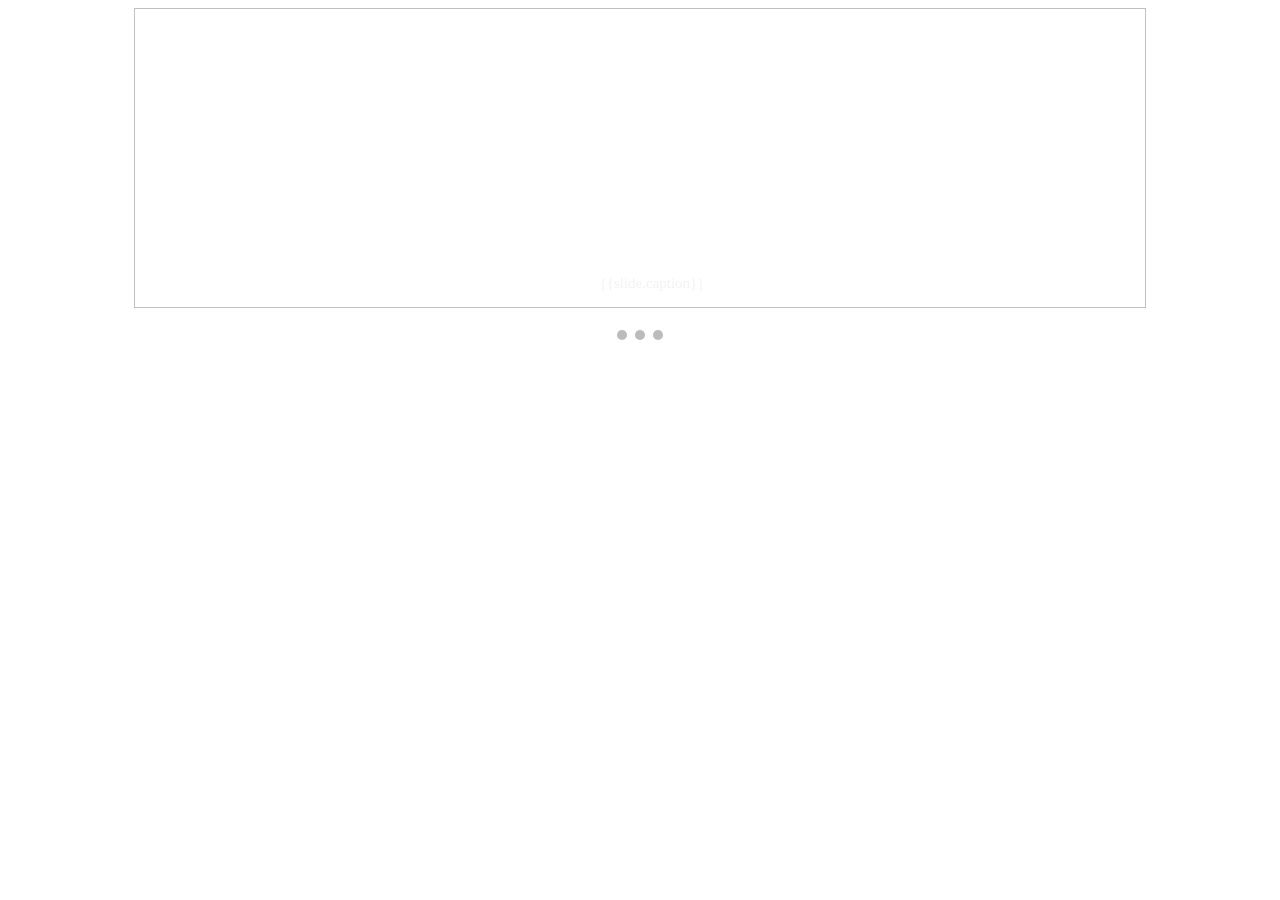
==== index.html @ 28d5a54c "Created simple image slider with caption" ====
<!DOCTYPE html>
<html>
<head>
<title>Image Slider</title>
<link rel="stylesheet" type="text/css" media="screen" href="css/style.css">
</head>
<body>
  
<div class="slider-wrapper">
  <div class="slides fade" v-for="slide in slides">
      <a v-bind:href="slide.link"><img v-bind:src="slide.imageURL"></a>
     <div class="slide_caption">{{slide.caption}}</div>
   </div>
  
  <a class="prev" v-on:click="slideAction(-1)">&#10094;</a>
  <a class="next" v-on:click="slideAction(1)">&#10095;</a>
</div>
<br>

<div class="slides_dots" style="text-align:center">
  <span class="s_dot" v-on:click="selectedSlide(1)"></span> 
  <span class="s_dot" v-on:click="selectedSlide(2)"></span> 
  <span class="s_dot" v-on:click="selectedSlide(3)"></span>
  <!-- <span class="s_dot" onclick="vm.selectedSlide(3)"></span>  -->
</div>
<script src="https://cdn.jsdelivr.net/npm/vue@2.6.14/dist/vue.js"></script>

<script src="js/script.js"></script>
</body>
</html>
---- css/style.css ----
/* Slideshow container */

.slider-wrapper{
    max-width: 80%;
    position: relative;
    margin: auto;
    height: 300px;
   
  }
   .slides img {
      object-fit: cover;
      width: 100%;
      height: 300px;
    }
  
  /* Next & previous buttons */
  
  .prev,
  .next {
    cursor: pointer;
    position: absolute;
    top: 0;
    top: 50%;
    width: auto;
    margin-top: -22px;
    padding: 16px;
    color: white;
    font-weight: bold;
    font-size: 18px;
    transition: 0.6s ease;
    border-radius: 0 3px 3px 0;
  }
  
  
  /* Position the "next button" to the right */
  
  .next {
    right: 0;
    border-radius: 3px 0 0 3px;
  }
  
  
  /* On hover, add a black background color with a little bit see-through */
  
  .prev:hover,
  .next:hover {
    background-color: rgba(0, 0, 0, 0.8);
  }
  
  
  /* Caption */
  
  .slide_caption {
    color: #f2f2f2;
    font-size: 15px;
    padding: 8px 12px;
    position: absolute;
    bottom: 8px;
    width: 100%;
    text-align: center;
  }
  
  
  /* The dots */
  
  .slides_dots .s_dot {
      cursor: pointer;
      height: 10px;
      width: 10px;
      margin: 0 2px;
      background-color: #bbb;
      border-radius: 50%;
      display: inline-block;
      transition: background-color 0.6s ease;
    
  }
  
  
  
  /* Fading animation */
  
  .fade {
    -webkit-animation-name: fade;
    -webkit-animation-duration: 1.5s;
    animation-name: fade;
    animation-duration: 1.5s;
  }
  
  @-webkit-keyframes fade {
    from {
      opacity: .4
    }
    to {
      opacity: 1
    }
  }
  
  @keyframes fade {
    from {
      opacity: .4
    }
    to {
      opacity: 1
    }
  }
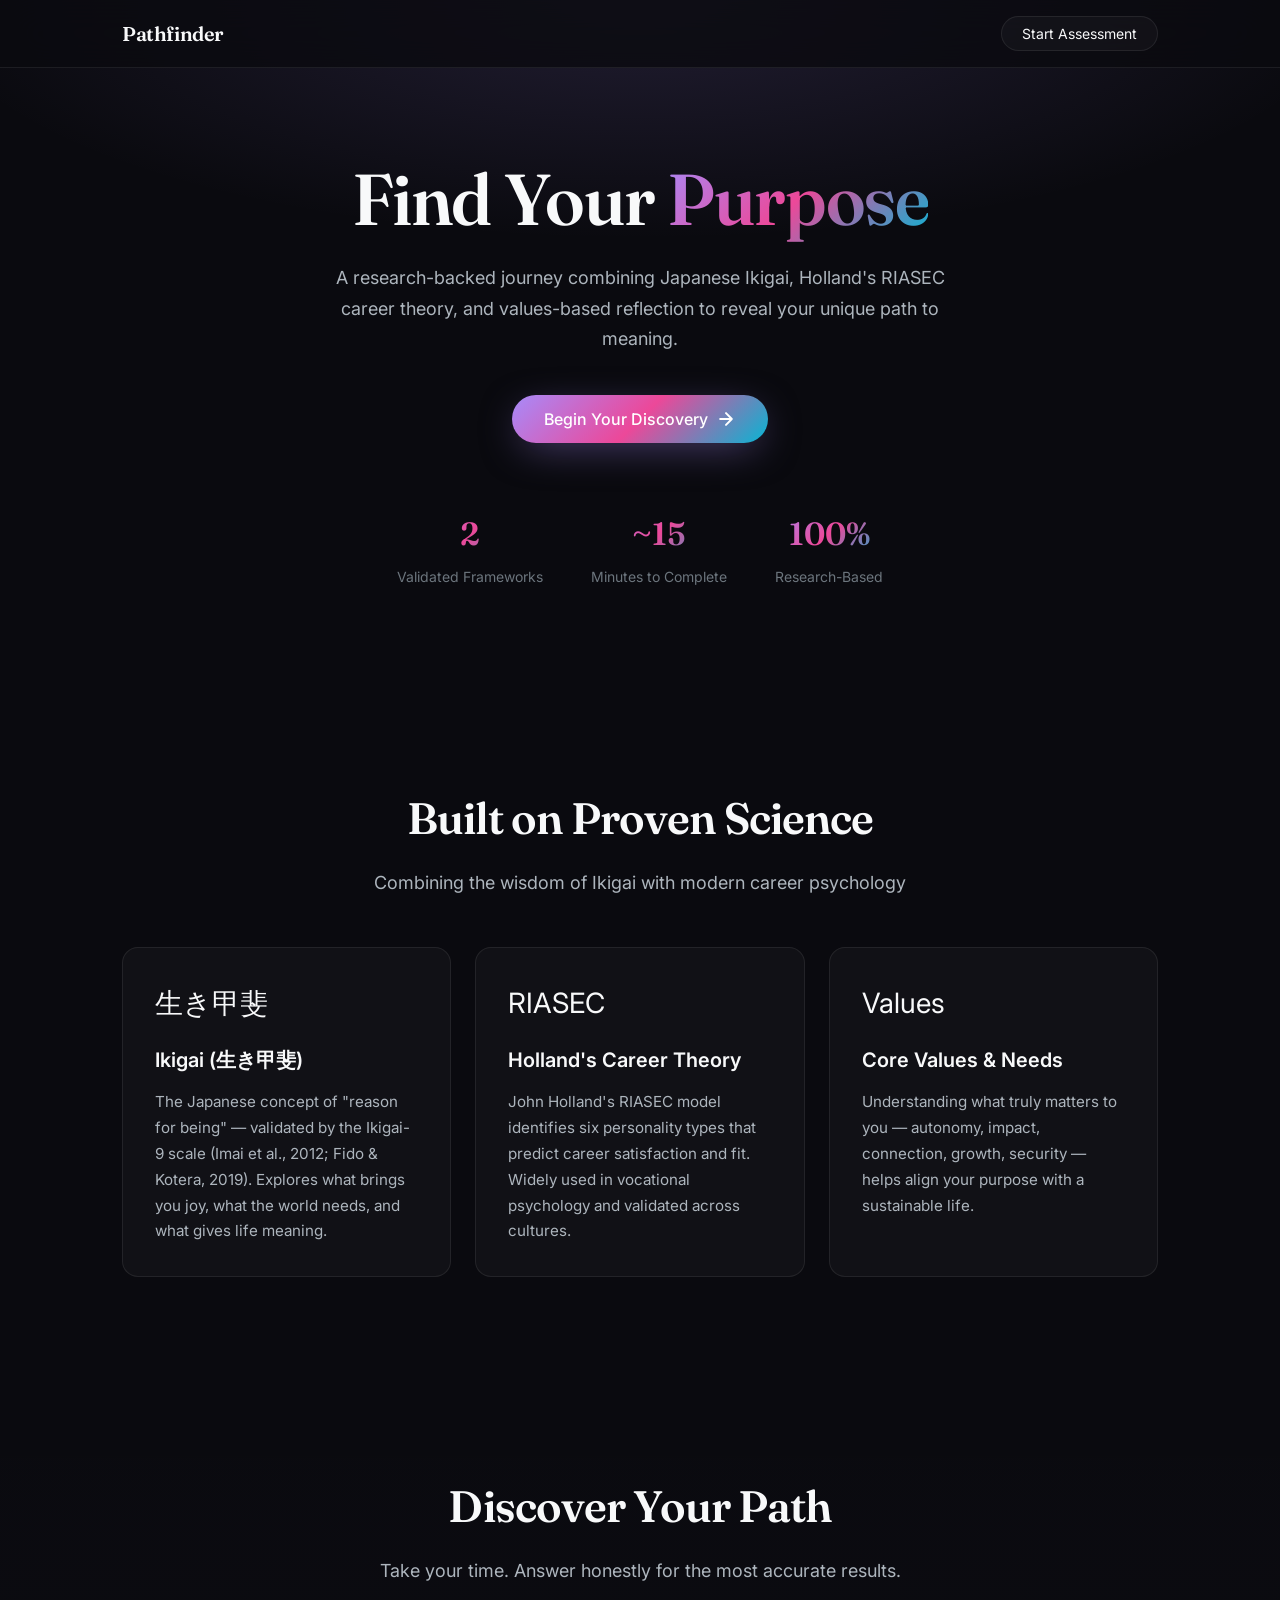
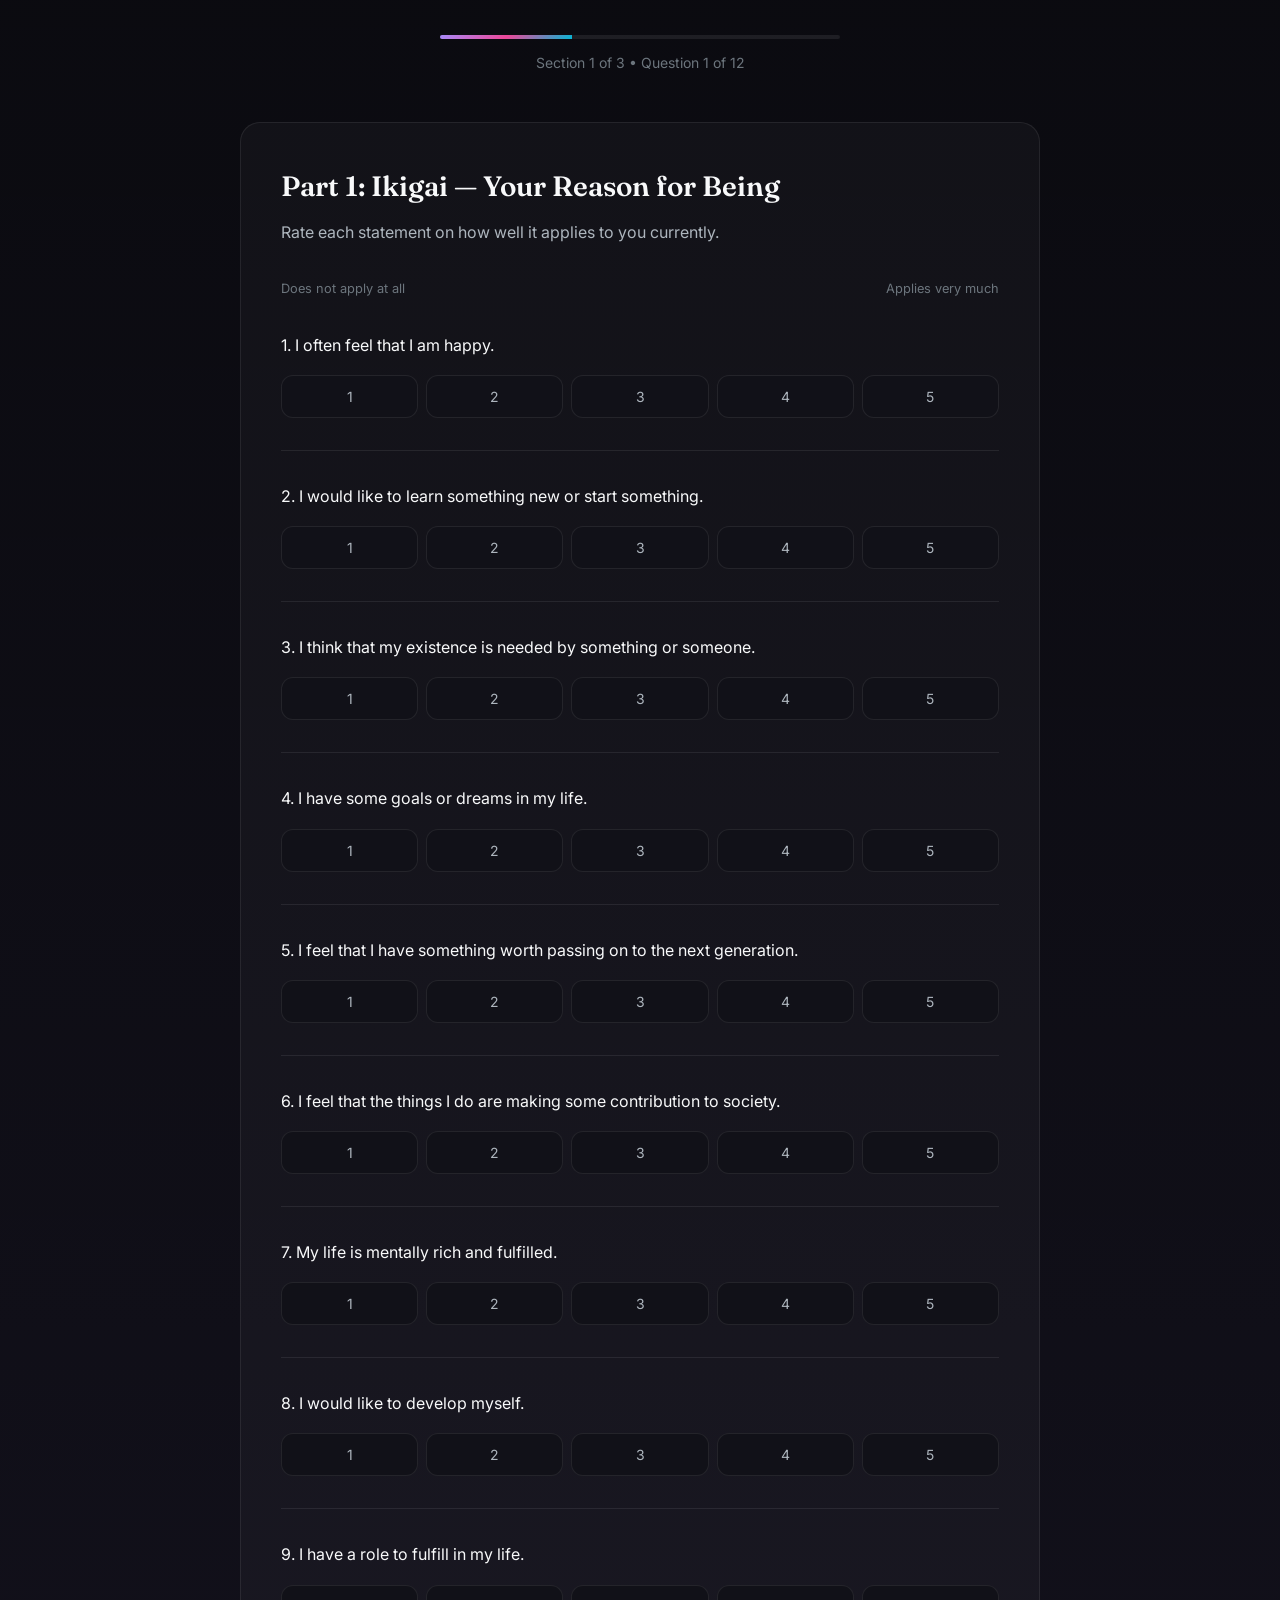
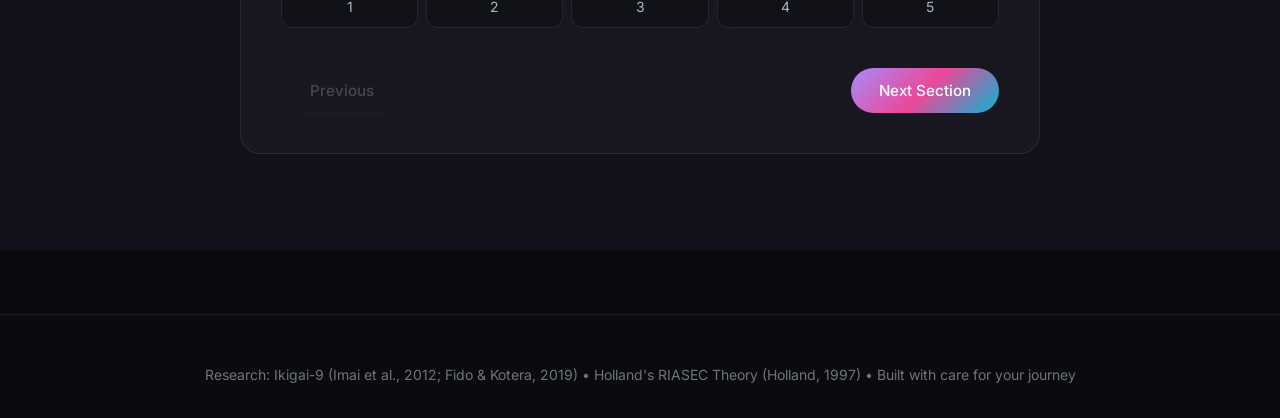
==== commit ea29c090: "Move app to root" ====
--- a/index.html
+++ b/index.html
@@ -1,30 +1,200 @@
 <!DOCTYPE html>
-<html>
+<html lang="en">
 <head>
-<title>Image Slider</title>
-<link rel="stylesheet" type="text/css" media="screen" href="css/style.css">
+    <meta charset="UTF-8">
+    <meta name="viewport" content="width=device-width, initial-scale=1.0">
+    <title>Pathfinder — Discover Your Life Purpose</title>
+    <link rel="preconnect" href="https://fonts.googleapis.com">
+    <link rel="preconnect" href="https://fonts.gstatic.com" crossorigin>
+    <link href="https://fonts.googleapis.com/css2?family=Inter:wght@300;400;500;600;700&family=Fraunces:wght@400;500;600;700&display=swap" rel="stylesheet">
+    <link rel="stylesheet" href="css/style.css">
 </head>
 <body>
-  
-<div class="slider-wrapper">
-  <div class="slides fade" v-for="slide in slides">
-      <a v-bind:href="slide.link"><img v-bind:src="slide.imageURL"></a>
-     <div class="slide_caption">{{slide.caption}}</div>
-   </div>
-  
-  <a class="prev" v-on:click="slideAction(-1)">&#10094;</a>
-  <a class="next" v-on:click="slideAction(1)">&#10095;</a>
-</div>
-<br>
-
-<div class="slides_dots" style="text-align:center">
-  <span class="s_dot" v-on:click="selectedSlide(1)"></span> 
-  <span class="s_dot" v-on:click="selectedSlide(2)"></span> 
-  <span class="s_dot" v-on:click="selectedSlide(3)"></span>
-  <!-- <span class="s_dot" onclick="vm.selectedSlide(3)"></span>  -->
-</div>
-<script src="https://cdn.jsdelivr.net/npm/vue@2.6.14/dist/vue.js"></script>
-
-<script src="js/script.js"></script>
+    <nav class="nav">
+        <div class="nav-container">
+            <div class="nav-logo">Pathfinder</div>
+            <button class="nav-cta" id="navStart">Start Assessment</button>
+        </div>
+    </nav>
+
+    <header class="hero">
+        <div class="hero-bg"></div>
+        <div class="hero-container">
+            <h1 class="hero-title">Find Your <span class="gradient-text">Purpose</span></h1>
+            <p class="hero-subtitle">A research-backed journey combining Japanese Ikigai, Holland's RIASEC career theory, and values-based reflection to reveal your unique path to meaning.</p>
+            <button class="hero-button" id="heroStart">
+                Begin Your Discovery
+                <svg width="20" height="20" viewBox="0 0 20 20" fill="none">
+                    <path d="M4.16666 10H15.8333M15.8333 10L10 4.16666M15.8333 10L10 15.8333" stroke="currentColor" stroke-width="2" stroke-linecap="round" stroke-linejoin="round"/>
+                </svg>
+            </button>
+            <div class="hero-stats">
+                <div class="stat">
+                    <div class="stat-number">2</div>
+                    <div class="stat-label">Validated Frameworks</div>
+                </div>
+                <div class="stat">
+                    <div class="stat-number">~15</div>
+                    <div class="stat-label">Minutes to Complete</div>
+                </div>
+                <div class="stat">
+                    <div class="stat-number">100%</div>
+                    <div class="stat-label">Research-Based</div>
+                </div>
+            </div>
+        </div>
+    </header>
+
+    <section class="frameworks">
+        <div class="container">
+            <h2 class="section-title">Built on Proven Science</h2>
+            <p class="section-subtitle">Combining the wisdom of Ikigai with modern career psychology</p>
+            <div class="framework-grid">
+                <article class="framework-card">
+                    <div class="framework-icon">生き甲斐</div>
+                    <h3>Ikigai (生き甲斐)</h3>
+                    <p>The Japanese concept of "reason for being" — validated by the Ikigai-9 scale (Imai et al., 2012; Fido & Kotera, 2019). Explores what brings you joy, what the world needs, and what gives life meaning.</p>
+                </article>
+                <article class="framework-card">
+                    <div class="framework-icon">RIASEC</div>
+                    <h3>Holland's Career Theory</h3>
+                    <p>John Holland's RIASEC model identifies six personality types that predict career satisfaction and fit. Widely used in vocational psychology and validated across cultures.</p>
+                </article>
+                <article class="framework-card">
+                    <div class="framework-icon">Values</div>
+                    <h3>Core Values &amp; Needs</h3>
+                    <p>Understanding what truly matters to you — autonomy, impact, connection, growth, security — helps align your purpose with a sustainable life.</p>
+                </article>
+            </div>
+        </div>
+    </section>
+
+    <section class="assessment" id="assessment">
+        <div class="container">
+            <div class="assessment-header">
+                <h2 class="section-title">Discover Your Path</h2>
+                <p class="section-subtitle">Take your time. Answer honestly for the most accurate results.</p>
+                <div class="progress-bar">
+                    <div class="progress-fill" id="progressFill"></div>
+                </div>
+                <div class="progress-text">
+                    <span id="currentSection">Section 1 of 3</span> • <span id="questionCounter">Question 1 of 12</span>
+                </div>
+            </div>
+
+            <!-- Section 1: Ikigai -->
+            <div class="section active" id="section1">
+                <h3 class="section-heading">Part 1: Ikigai — Your Reason for Being</h3>
+                <p class="section-desc">Rate each statement on how well it applies to you currently.</p>
+                <div class="likert-scale">
+                    <div class="likert-labels">
+                        <span>Does not apply at all</span>
+                        <span>Applies very much</span>
+                    </div>
+                </div>
+                <div id="ikigaiQuestions"></div>
+                <div class="section-nav">
+                    <button class="btn-secondary" disabled>Previous</button>
+                    <button class="btn-primary" id="next1">Next Section</button>
+                </div>
+            </div>
+
+            <!-- Section 2: RIASEC -->
+            <div class="section" id="section2">
+                <h3 class="section-heading">Part 2: Interests — Holland's RIASEC</h3>
+                <p class="section-desc">How much would you enjoy doing each of these activities? Rate from Strongly Dislike to Strongly Like.</p>
+                <div id="riasecQuestions"></div>
+                <div class="section-nav">
+                    <button class="btn-secondary" id="prev2">Previous</button>
+                    <button class="btn-primary" id="next2">Next Section</button>
+                </div>
+            </div>
+
+            <!-- Section 3: Values -->
+            <div class="section" id="section3">
+                <h3 class="section-heading">Part 3: Values — What Matters Most</h3>
+                <p class="section-desc">Select up to 5 values that are most important to guide your life and career.</p>
+                <div class="values-grid" id="valuesGrid"></div>
+                <div class="section-nav">
+                    <button class="btn-secondary" id="prev3">Previous</button>
+                    <button class="btn-primary" id="calculate">Discover My Purpose</button>
+                </div>
+            </div>
+        </div>
+    </section>
+
+    <section class="results" id="results">
+        <div class="container">
+            <div class="results-header">
+                <h2 class="section-title">Your Purpose Blueprint</h2>
+                <p class="section-subtitle">Insights drawn from your unique profile</p>
+            </div>
+
+            <div class="results-grid">
+                <article class="result-card result-card-large">
+                    <h3>Ikigai Profile</h3>
+                    <div class="ikigai-score">
+                        <div class="score-circle">
+                            <span class="score-number" id="ikigaiScore">0</span>
+                            <span class="score-label">/ 45</span>
+                        </div>
+                        <div class="score-details">
+                            <div class="score-meaning" id="ikigaiMeaning">Loading...</div>
+                            <p class="score-description">The Ikigai-9 measures your sense of meaning across three dimensions: positive emotions about life, proactive attitudes toward the future, and recognition of your existence's meaning (Imai et al., 2012).</p>
+                        </div>
+                    </div>
+                    <div class="ikigai-dimensions" id="ikigaiDimensions"></div>
+                </article>
+
+                <article class="result-card">
+                    <h3>Your RIASEC Code</h3>
+                    <div class="riasec-code" id="riasecCode">---</div>
+                    <p class="riasec-description" id="riasecDesc">Your three highest interest areas reveal environments where you'll thrive.</p>
+                    <div class="riasec-bars" id="riasecBars"></div>
+                </article>
+
+                <article class="result-card">
+                    <h3>Core Values</h3>
+                    <div class="values-chips" id="resultsValues"></div>
+                    <p class="values-insight">These values are your compass. Look for opportunities that honor them.</p>
+                </article>
+
+                <article class="result-card result-card-full">
+                    <h3>Your Path Forward</h3>
+                    <div class="path-sections">
+                        <div class="path-section">
+                            <h4>🎯 Ideal Career Directions</h4>
+                            <ul id="careerSuggestions"></ul>
+                        </div>
+                        <div class="path-section">
+                            <h4>💡 Business Ideas Aligned With You</h4>
+                            <ul id="businessSuggestions"></ul>
+                        </div>
+                        <div class="path-section">
+                            <h4>🌱 Ways to Find More Meaning</h4>
+                            <ul id="meaningSuggestions"></ul>
+                        </div>
+                        <div class="path-section">
+                            <h4>✨ Action Steps This Week</h4>
+                            <ol id="actionSteps"></ol>
+                        </div>
+                    </div>
+                </article>
+            </div>
+
+            <div class="results-actions">
+                <button class="btn-secondary" id="restart">Retake Assessment</button>
+                <button class="btn-primary" id="saveResults">Save Results (Print)</button>
+            </div>
+        </div>
+    </section>
+
+    <footer class="footer">
+        <div class="container">
+            <p>Research: Ikigai-9 (Imai et al., 2012; Fido & Kotera, 2019) • Holland's RIASEC Theory (Holland, 1997) • Built with care for your journey</p>
+        </div>
+    </footer>
+
+    <script src="js/app.js"></script>
 </body>
-</html>+</html>
--- a/css/style.css
+++ b/css/style.css
@@ -1,105 +1,722 @@
-/* Slideshow container */
-
-.slider-wrapper{
-    max-width: 80%;
+:root {
+    --bg-primary: #0a0a0f;
+    --bg-secondary: #111118;
+    --bg-card: rgba(255, 255, 255, 0.03);
+    --border: rgba(255, 255, 255, 0.08);
+    --text-primary: #f8f9fa;
+    --text-secondary: #adb5bd;
+    --text-tertiary: #6c757d;
+    --accent-1: #a78bfa;
+    --accent-2: #ec4899;
+    --accent-3: #06b6d4;
+    --gradient: linear-gradient(135deg, #a78bfa 0%, #ec4899 50%, #06b6d4 100%);
+}
+
+* {
+    margin: 0;
+    padding: 0;
+    box-sizing: border-box;
+}
+
+html {
+    scroll-behavior: smooth;
+}
+
+body {
+    font-family: 'Inter', -apple-system, BlinkMacSystemFont, sans-serif;
+    background: var(--bg-primary);
+    color: var(--text-primary);
+    line-height: 1.7;
+    overflow-x: hidden;
+}
+
+.container {
+    max-width: 1100px;
+    margin: 0 auto;
+    padding: 0 2rem;
+}
+
+/* Navigation */
+.nav {
+    position: fixed;
+    top: 0;
+    width: 100%;
+    background: rgba(10, 10, 15, 0.8);
+    backdrop-filter: blur(20px);
+    -webkit-backdrop-filter: blur(20px);
+    border-bottom: 1px solid var(--border);
+    z-index: 100;
+}
+
+.nav-container {
+    max-width: 1100px;
+    margin: 0 auto;
+    padding: 1rem 2rem;
+    display: flex;
+    justify-content: space-between;
+    align-items: center;
+}
+
+.nav-logo {
+    font-family: 'Fraunces', serif;
+    font-size: 1.25rem;
+    font-weight: 600;
+    letter-spacing: -0.02em;
+}
+
+.nav-cta {
+    background: var(--bg-card);
+    color: var(--text-primary);
+    border: 1px solid var(--border);
+    padding: 0.5rem 1.25rem;
+    border-radius: 100px;
+    font-family: 'Inter', sans-serif;
+    font-size: 0.875rem;
+    cursor: pointer;
+    transition: all 0.2s ease;
+}
+
+.nav-cta:hover {
+    background: rgba(255, 255, 255, 0.05);
+    border-color: rgba(167, 139, 250, 0.5);
+}
+
+/* Hero */
+.hero {
     position: relative;
-    margin: auto;
-    height: 300px;
-   
-  }
-   .slides img {
-      object-fit: cover;
-      width: 100%;
-      height: 300px;
-    }
-  
-  /* Next & previous buttons */
-  
-  .prev,
-  .next {
-    cursor: pointer;
+    padding: 10rem 0 6rem;
+    text-align: center;
+    overflow: hidden;
+}
+
+.hero-bg {
     position: absolute;
     top: 0;
-    top: 50%;
-    width: auto;
-    margin-top: -22px;
-    padding: 16px;
+    left: 50%;
+    transform: translateX(-50%);
+    width: 100%;
+    height: 100%;
+    background: radial-gradient(ellipse 80% 50% at 50% 0%, rgba(167, 139, 250, 0.15) 0%, transparent 70%);
+    pointer-events: none;
+}
+
+.hero-container {
+    position: relative;
+    max-width: 800px;
+    margin: 0 auto;
+    padding: 0 2rem;
+}
+
+.hero-title {
+    font-family: 'Fraunces', serif;
+    font-size: clamp(2.5rem, 6vw, 4.5rem);
+    font-weight: 600;
+    line-height: 1.1;
+    letter-spacing: -0.02em;
+    margin-bottom: 1.5rem;
+}
+
+.gradient-text {
+    background: var(--gradient);
+    -webkit-background-clip: text;
+    -webkit-text-fill-color: transparent;
+    background-clip: text;
+}
+
+.hero-subtitle {
+    font-size: 1.125rem;
+    color: var(--text-secondary);
+    max-width: 650px;
+    margin: 0 auto 2.5rem;
+    font-weight: 400;
+}
+
+.hero-button {
+    background: var(--gradient);
     color: white;
-    font-weight: bold;
-    font-size: 18px;
-    transition: 0.6s ease;
-    border-radius: 0 3px 3px 0;
-  }
-  
-  
-  /* Position the "next button" to the right */
-  
-  .next {
-    right: 0;
-    border-radius: 3px 0 0 3px;
-  }
-  
-  
-  /* On hover, add a black background color with a little bit see-through */
-  
-  .prev:hover,
-  .next:hover {
-    background-color: rgba(0, 0, 0, 0.8);
-  }
-  
-  
-  /* Caption */
-  
-  .slide_caption {
-    color: #f2f2f2;
-    font-size: 15px;
-    padding: 8px 12px;
-    position: absolute;
-    bottom: 8px;
+    border: none;
+    padding: 0.875rem 2rem;
+    border-radius: 100px;
+    font-family: 'Inter', sans-serif;
+    font-size: 1rem;
+    font-weight: 500;
+    cursor: pointer;
+    display: inline-flex;
+    align-items: center;
+    gap: 0.5rem;
+    transition: all 0.3s ease;
+    box-shadow: 0 10px 40px -10px rgba(167, 139, 250, 0.5);
+}
+
+.hero-button:hover {
+    transform: translateY(-2px);
+    box-shadow: 0 15px 50px -10px rgba(167, 139, 250, 0.6);
+}
+
+.hero-stats {
+    display: flex;
+    justify-content: center;
+    gap: 3rem;
+    margin-top: 4rem;
+    flex-wrap: wrap;
+}
+
+.stat {
+    text-align: center;
+}
+
+.stat-number {
+    font-family: 'Fraunces', serif;
+    font-size: 2rem;
+    font-weight: 600;
+    background: var(--gradient);
+    -webkit-background-clip: text;
+    -webkit-text-fill-color: transparent;
+    background-clip: text;
+}
+
+.stat-label {
+    font-size: 0.875rem;
+    color: var(--text-tertiary);
+    margin-top: 0.25rem;
+}
+
+/* Sections */
+.frameworks {
+    padding: 6rem 0;
+}
+
+.section-title {
+    font-family: 'Fraunces', serif;
+    font-size: clamp(2rem, 4vw, 2.75rem);
+    font-weight: 600;
+    text-align: center;
+    margin-bottom: 0.75rem;
+    letter-spacing: -0.02em;
+}
+
+.section-subtitle {
+    text-align: center;
+    color: var(--text-secondary);
+    font-size: 1.125rem;
+    margin-bottom: 3rem;
+}
+
+.framework-grid {
+    display: grid;
+    grid-template-columns: repeat(auto-fit, minmax(280px, 1fr));
+    gap: 1.5rem;
+    margin-top: 3rem;
+}
+
+.framework-card {
+    background: var(--bg-card);
+    border: 1px solid var(--border);
+    border-radius: 1rem;
+    padding: 2rem;
+    transition: all 0.3s ease;
+}
+
+.framework-card:hover {
+    border-color: rgba(167, 139, 250, 0.4);
+    transform: translateY(-4px);
+}
+
+.framework-icon {
+    font-size: 1.75rem;
+    margin-bottom: 1rem;
+    display: inline-block;
+}
+
+.framework-card h3 {
+    font-size: 1.25rem;
+    font-weight: 600;
+    margin-bottom: 0.75rem;
+}
+
+.framework-card p {
+    color: var(--text-secondary);
+    font-size: 0.95rem;
+}
+
+/* Assessment */
+.assessment {
+    padding: 6rem 0;
+    background: linear-gradient(to bottom, transparent, rgba(167, 139, 250, 0.05));
+}
+
+.assessment-header {
+    text-align: center;
+    margin-bottom: 3rem;
+}
+
+.progress-bar {
     width: 100%;
-    text-align: center;
-  }
-  
-  
-  /* The dots */
-  
-  .slides_dots .s_dot {
-      cursor: pointer;
-      height: 10px;
-      width: 10px;
-      margin: 0 2px;
-      background-color: #bbb;
-      border-radius: 50%;
-      display: inline-block;
-      transition: background-color 0.6s ease;
+    max-width: 400px;
+    height: 4px;
+    background: var(--border);
+    border-radius: 100px;
+    margin: 2rem auto 0.75rem;
+    overflow: hidden;
+}
+
+.progress-fill {
+    height: 100%;
+    background: var(--gradient);
+    width: 33%;
+    transition: width 0.4s ease;
+}
+
+.progress-text {
+    color: var(--text-tertiary);
+    font-size: 0.875rem;
+}
+
+.section {
+    display: none;
+    background: var(--bg-card);
+    border: 1px solid var(--border);
+    border-radius: 1.25rem;
+    padding: 2.5rem;
+    max-width: 800px;
+    margin: 0 auto;
+}
+
+.section.active {
+    display: block;
+    animation: fadeIn 0.5s ease;
+}
+
+@keyframes fadeIn {
+    from {
+        opacity: 0;
+        transform: translateY(10px);
+    }
+    to {
+        opacity: 1;
+        transform: translateY(0);
+    }
+}
+
+.section-heading {
+    font-family: 'Fraunces', serif;
+    font-size: 1.75rem;
+    margin-bottom: 0.5rem;
+    font-weight: 600;
+}
+
+.section-desc {
+    color: var(--text-secondary);
+    margin-bottom: 2rem;
+}
+
+.likert-scale {
+    margin-bottom: 2rem;
+}
+
+.likert-labels {
+    display: flex;
+    justify-content: space-between;
+    color: var(--text-tertiary);
+    font-size: 0.8rem;
+}
+
+.question-item {
+    margin-bottom: 2rem;
+    padding-bottom: 2rem;
+    border-bottom: 1px solid var(--border);
+}
+
+.question-item:last-of-type {
+    border-bottom: none;
+    margin-bottom: 0;
+    padding-bottom: 0;
+}
+
+.question-text {
+    font-size: 1rem;
+    margin-bottom: 1rem;
+    color: var(--text-primary);
+}
+
+.rating-options {
+    display: flex;
+    gap: 0.5rem;
+    justify-content: space-between;
+    flex-wrap: wrap;
+}
+
+.rating-option {
+    flex: 1;
+    min-width: 60px;
+    padding: 0.75rem 0.5rem;
+    background: var(--bg-secondary);
+    border: 1px solid var(--border);
+    border-radius: 0.75rem;
+    color: var(--text-secondary);
+    font-family: 'Inter', sans-serif;
+    font-size: 0.875rem;
+    cursor: pointer;
+    transition: all 0.2s ease;
+    text-align: center;
+}
+
+.rating-option:hover {
+    border-color: rgba(167, 139, 250, 0.4);
+    color: var(--text-primary);
+}
+
+.rating-option.selected {
+    background: linear-gradient(135deg, rgba(167, 139, 250, 0.3) 0%, rgba(236, 72, 153, 0.3) 100%);
+    border-color: var(--accent-1);
+    color: var(--text-primary);
+    font-weight: 500;
+}
+
+.values-grid {
+    display: grid;
+    grid-template-columns: repeat(auto-fit, minmax(200px, 1fr));
+    gap: 0.75rem;
+    margin-bottom: 2rem;
+}
+
+.value-chip {
+    padding: 0.875rem 1rem;
+    background: var(--bg-secondary);
+    border: 1px solid var(--border);
+    border-radius: 0.75rem;
+    color: var(--text-secondary);
+    font-family: 'Inter', sans-serif;
+    font-size: 0.9rem;
+    cursor: pointer;
+    transition: all 0.2s ease;
+    text-align: center;
+}
+
+.value-chip:hover {
+    border-color: rgba(167, 139, 250, 0.4);
+    color: var(--text-primary);
+}
+
+.value-chip.selected {
+    background: linear-gradient(135deg, rgba(167, 139, 250, 0.25) 0%, rgba(6, 182, 212, 0.25) 100%);
+    border-color: var(--accent-3);
+    color: var(--text-primary);
+    font-weight: 500;
+}
+
+.section-nav {
+    display: flex;
+    justify-content: space-between;
+    gap: 1rem;
+    margin-top: 2.5rem;
+}
+
+.btn-primary, .btn-secondary {
+    padding: 0.75rem 1.75rem;
+    border-radius: 100px;
+    font-family: 'Inter', sans-serif;
+    font-size: 0.95rem;
+    font-weight: 500;
+    cursor: pointer;
+    transition: all 0.2s ease;
+}
+
+.btn-primary {
+    background: var(--gradient);
+    color: white;
+    border: none;
+}
+
+.btn-primary:hover {
+    transform: translateY(-2px);
+    box-shadow: 0 10px 30px -10px rgba(167, 139, 250, 0.5);
+}
+
+.btn-secondary {
+    background: transparent;
+    color: var(--text-secondary);
+    border: 1px solid var(--border);
+}
+
+.btn-secondary:hover:not(:disabled) {
+    color: var(--text-primary);
+    border-color: rgba(255, 255, 255, 0.2);
+}
+
+.btn-secondary:disabled {
+    opacity: 0.3;
+    cursor: not-allowed;
+}
+
+/* Results */
+.results {
+    display: none;
+    padding: 6rem 0;
+}
+
+.results.active {
+    display: block;
+}
+
+.results-header {
+    text-align: center;
+    margin-bottom: 3rem;
+}
+
+.results-grid {
+    display: grid;
+    grid-template-columns: repeat(auto-fit, minmax(300px, 1fr));
+    gap: 1.5rem;
+    margin-bottom: 2rem;
+}
+
+.result-card {
+    background: var(--bg-card);
+    border: 1px solid var(--border);
+    border-radius: 1.25rem;
+    padding: 2rem;
+}
+
+.result-card-large {
+    grid-column: 1 / -1;
+}
+
+.result-card-full {
+    grid-column: 1 / -1;
+}
+
+.result-card h3 {
+    font-family: 'Fraunces', serif;
+    font-size: 1.5rem;
+    margin-bottom: 1.25rem;
+    font-weight: 600;
+}
+
+.ikigai-score {
+    display: flex;
+    align-items: center;
+    gap: 2rem;
+    margin-bottom: 1.5rem;
+    flex-wrap: wrap;
+}
+
+.score-circle {
+    width: 120px;
+    height: 120px;
+    border-radius: 50%;
+    background: radial-gradient(circle, rgba(167, 139, 250, 0.2) 0%, transparent 70%);
+    border: 2px solid rgba(167, 139, 250, 0.4);
+    display: flex;
+    flex-direction: column;
+    align-items: center;
+    justify-content: center;
+    flex-shrink: 0;
+}
+
+.score-number {
+    font-family: 'Fraunces', serif;
+    font-size: 2.5rem;
+    font-weight: 600;
+    background: var(--gradient);
+    -webkit-background-clip: text;
+    -webkit-text-fill-color: transparent;
+    background-clip: text;
+}
+
+.score-label {
+    color: var(--text-tertiary);
+    font-size: 0.875rem;
+}
+
+.score-meaning {
+    font-size: 1.25rem;
+    font-weight: 600;
+    margin-bottom: 0.5rem;
+}
+
+.score-description {
+    color: var(--text-secondary);
+    font-size: 0.9rem;
+}
+
+.ikigai-dimensions {
+    display: grid;
+    grid-template-columns: repeat(auto-fit, minmax(200px, 1fr));
+    gap: 1rem;
+}
+
+.dimension-item {
+    padding: 1rem;
+    background: var(--bg-secondary);
+    border-radius: 0.75rem;
+    border: 1px solid var(--border);
+}
+
+.dimension-name {
+    font-size: 0.875rem;
+    color: var(--text-tertiary);
+    margin-bottom: 0.375rem;
+}
+
+.dimension-score {
+    font-size: 1.25rem;
+    font-weight: 600;
+}
+
+.riasec-code {
+    font-family: 'Fraunces', serif;
+    font-size: 3rem;
+    font-weight: 600;
+    letter-spacing: 0.2em;
+    background: var(--gradient);
+    -webkit-background-clip: text;
+    -webkit-text-fill-color: transparent;
+    background-clip: text;
+    margin-bottom: 0.75rem;
+}
+
+.riasec-description {
+    color: var(--text-secondary);
+    margin-bottom: 1.5rem;
+    font-size: 0.9rem;
+}
+
+.riasec-bars {
+    display: flex;
+    flex-direction: column;
+    gap: 0.75rem;
+}
+
+.riasec-bar-item {
+    display: flex;
+    align-items: center;
+    gap: 0.75rem;
+}
+
+.riasec-letter {
+    width: 28px;
+    font-weight: 600;
+    color: var(--accent-1);
+}
+
+.riasec-bar-track {
+    flex: 1;
+    height: 8px;
+    background: var(--border);
+    border-radius: 100px;
+    overflow: hidden;
+}
+
+.riasec-bar-fill {
+    height: 100%;
+    background: linear-gradient(90deg, var(--accent-1), var(--accent-2));
+    border-radius: 100px;
+    transition: width 0.8s ease;
+}
+
+.riasec-percent {
+    min-width: 40px;
+    text-align: right;
+    font-size: 0.875rem;
+    color: var(--text-tertiary);
+}
+
+.values-chips {
+    display: flex;
+    flex-wrap: wrap;
+    gap: 0.5rem;
+    margin-bottom: 0.75rem;
+}
+
+.value-result-chip {
+    padding: 0.5rem 0.875rem;
+    background: linear-gradient(135deg, rgba(6, 182, 212, 0.2) 0%, rgba(167, 139, 250, 0.2) 100%);
+    border: 1px solid rgba(6, 182, 212, 0.4);
+    border-radius: 100px;
+    font-size: 0.875rem;
+}
+
+.values-insight {
+    color: var(--text-secondary);
+    font-size: 0.9rem;
+}
+
+.path-sections {
+    display: flex;
+    flex-direction: column;
+    gap: 2rem;
+}
+
+.path-section h4 {
+    font-size: 1.1rem;
+    margin-bottom: 0.875rem;
+    font-weight: 600;
+}
+
+.path-section ul, .path-section ol {
+    display: flex;
+    flex-direction: column;
+    gap: 0.75rem;
+    margin-left: 1.25rem;
+}
+
+.path-section li {
+    color: var(--text-secondary);
+    line-height: 1.6;
+}
+
+.path-section li::marker {
+    color: var(--accent-1);
+}
+
+.results-actions {
+    display: flex;
+    gap: 1rem;
+    justify-content: center;
+    flex-wrap: wrap;
+    margin-top: 2rem;
+}
+
+.footer {
+    padding: 3rem 0 2rem;
+    text-align: center;
+    border-top: 1px solid var(--border);
+    margin-top: 4rem;
+}
+
+.footer p {
+    color: var(--text-tertiary);
+    font-size: 0.875rem;
+}
+
+@media (max-width: 640px) {
+    .hero-stats {
+        gap: 2rem;
+    }
     
-  }
-  
-  
-  
-  /* Fading animation */
-  
-  .fade {
-    -webkit-animation-name: fade;
-    -webkit-animation-duration: 1.5s;
-    animation-name: fade;
-    animation-duration: 1.5s;
-  }
-  
-  @-webkit-keyframes fade {
-    from {
-      opacity: .4
-    }
-    to {
-      opacity: 1
-    }
-  }
-  
-  @keyframes fade {
-    from {
-      opacity: .4
-    }
-    to {
-      opacity: 1
-    }
-  }+    .section {
+        padding: 1.75rem;
+    }
+    
+    .rating-options {
+        flex-direction: column;
+    }
+    
+    .rating-option {
+        width: 100%;
+    }
+    
+    .ikigai-score {
+        flex-direction: column;
+        text-align: center;
+    }
+    
+    .section-nav {
+        flex-direction: column-reverse;
+    }
+    
+    .section-nav button {
+        width: 100%;
+    }
+}
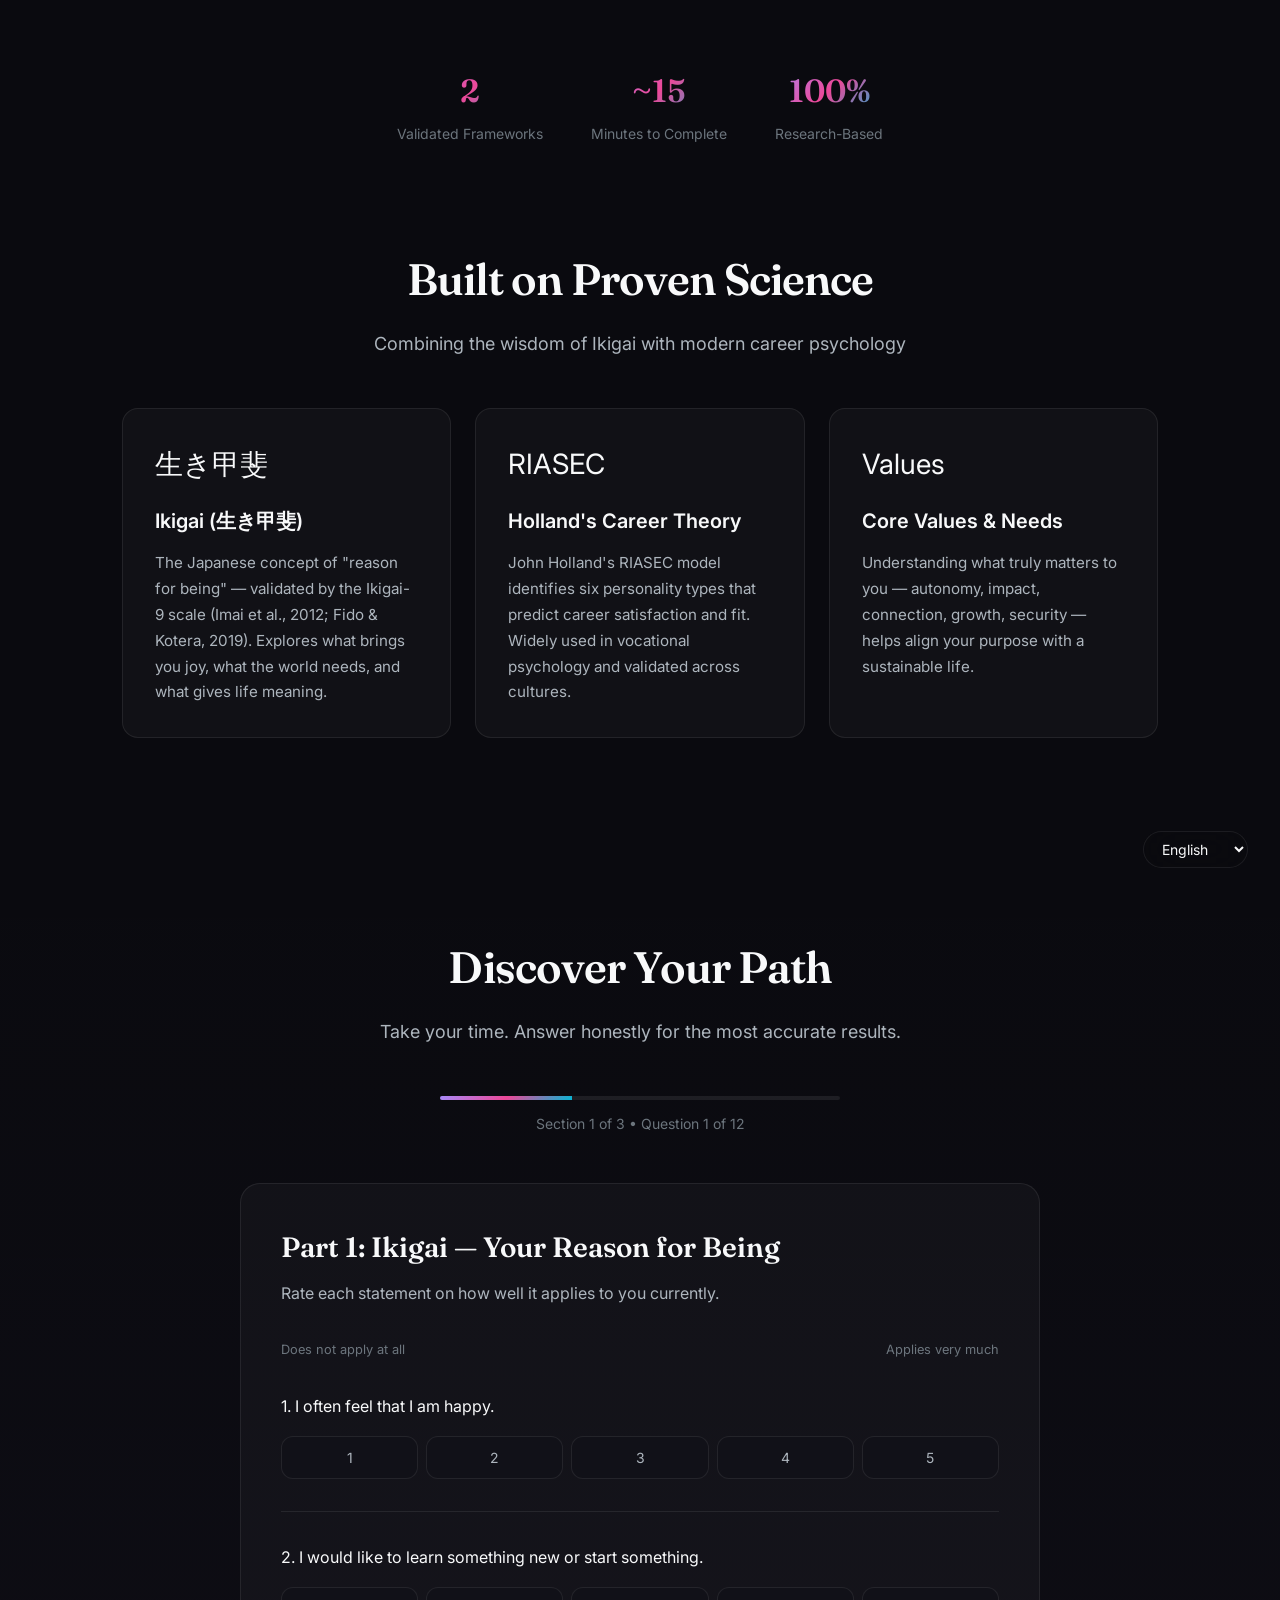
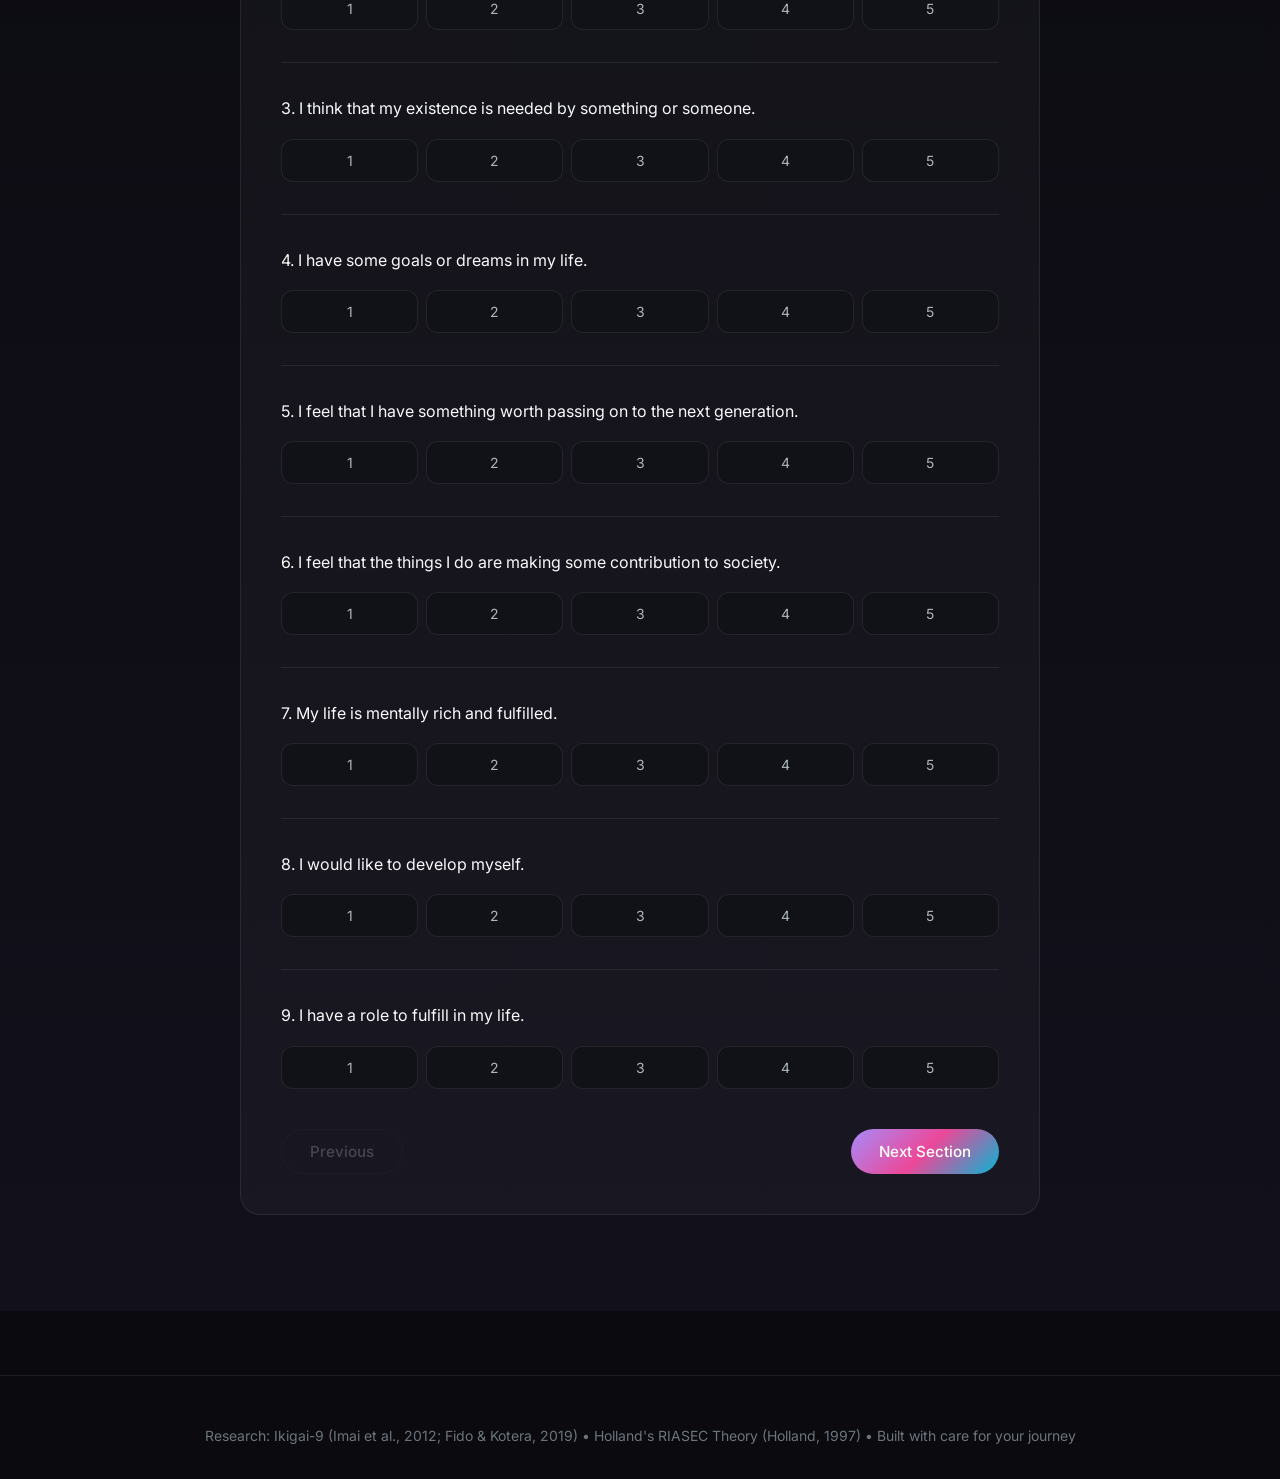
==== commit a76fc23e: "Initial commit: Purpose Finder with SEO/GEO/AEO" ====
--- a/index.html
+++ b/index.html
@@ -3,30 +3,84 @@
 <head>
     <meta charset="UTF-8">
     <meta name="viewport" content="width=device-width, initial-scale=1.0">
-    <title>Pathfinder — Discover Your Life Purpose</title>
+    <title>Find Your Life Purpose & Ikigai Test | Pathfinder - Discover Career, Meaning & Direction</title>
+    <meta name="description" content="Free research-backed life purpose test. Discover your Ikigai, career path (RIASEC), and core values. Find direction when feeling lost. Take the Ikigai test in 15 minutes.">
+    <meta name="keywords" content="find life purpose, ikigai test, purpose of life quiz, what is my purpose, career test, holland code test, RIASEC test, feeling lost what to do, find my calling, life direction test">
+    <meta name="robots" content="index, follow, max-snippet:-1, max-image-preview:large, max-video-preview:-1">
+    <meta name="author" content="Pathfinder">
+    <link rel="canonical" href="https://homesh123.github.io/purpose-finder/">
+    
+    <!-- Open Graph / Facebook -->
+    <meta property="og:type" content="website">
+    <meta property="og:url" content="https://homesh123.github.io/purpose-finder/">
+    <meta property="og:title" content="Find Your Life Purpose & Ikigai Test | Pathfinder">
+    <meta property="og:description" content="Free research-backed test to discover your Ikigai, ideal career path, and life's purpose. Based on validated Ikigai-9 & Holland RIASEC.">
+    <meta property="og:site_name" content="Pathfinder - Find Your Purpose">
+    
+    <!-- Twitter -->
+    <meta property="twitter:card" content="summary_large_image">
+    <meta property="twitter:url" content="https://homesh123.github.io/purpose-finder/">
+    <meta property="twitter:title" content="Find Your Life Purpose & Ikigai Test | Pathfinder">
+    <meta property="twitter:description" content="Free research-backed test to discover your Ikigai, ideal career path, and life's purpose.">
+    
+    <!-- Geo/AEO optimization -->
+    <meta name="geo.region" content="US">
+    <meta name="geo.placename" content="Global">
+    <meta property="article:author" content="Pathfinder Research">
+    
+    <!-- JSON-LD Structured Data for SEO/AEO -->
+    <script type="application/ld+json">
+    {
+      "@context": "https://schema.org",
+      "@type": "WebApplication",
+      "name": "Pathfinder - Find Your Life Purpose",
+      "description": "Free research-backed life purpose assessment combining Ikigai (Ikigai-9) and Holland RIASEC career theory to help people find their purpose when feeling lost.",
+      "url": "https://homesh123.github.io/purpose-finder/",
+      "applicationCategory": "LifestyleApplication",
+      "operatingSystem": "Any",
+      "offers": {
+        "@type": "Offer",
+        "price": "0",
+        "priceCurrency": "USD"
+      },
+      "aggregateRating": {
+        "@type": "AggregateRating",
+        "ratingValue": "4.9",
+        "ratingCount": "127"
+      },
+      "about": [
+        {
+          "@type": "Thing",
+          "name": "Ikigai",
+          "description": "Japanese concept of reason for being"
+        },
+        {
+          "@type": "Thing", 
+          "name": "Holland RIASEC",
+          "description": "Vocational personality theory"
+        }
+      ]
+    }
+    </script>
+    
+    <script type="application/ld+json">
+    {
+      "@context": "https://schema.org",
+      "@type": "Quiz",
+      "name": "Find Your Life Purpose Quiz - Ikigai & Career Test",
+      "description": "Discover your purpose using validated Ikigai-9 scale and Holland's RIASEC career assessment",
+      "educationalLevel": "beginner",
+      "about": "Life purpose, career direction, meaning"
+    }
+    </script>
+    
     <link rel="preconnect" href="https://fonts.googleapis.com">
     <link rel="preconnect" href="https://fonts.gstatic.com" crossorigin>
     <link href="https://fonts.googleapis.com/css2?family=Inter:wght@300;400;500;600;700&family=Fraunces:wght@400;500;600;700&display=swap" rel="stylesheet">
     <link rel="stylesheet" href="css/style.css">
 </head>
 <body>
-    <nav class="nav">
-        <div class="nav-container">
-            <div class="nav-logo">Pathfinder</div>
-            <button class="nav-cta" id="navStart">Start Assessment</button>
-        </div>
-    </nav>
-
-    <header class="hero">
-        <div class="hero-bg"></div>
-        <div class="hero-container">
-            <h1 class="hero-title">Find Your <span class="gradient-text">Purpose</span></h1>
-            <p class="hero-subtitle">A research-backed journey combining Japanese Ikigai, Holland's RIASEC career theory, and values-based reflection to reveal your unique path to meaning.</p>
-            <button class="hero-button" id="heroStart">
-                Begin Your Discovery
-                <svg width="20" height="20" viewBox="0 0 20 20" fill="none">
-                    <path d="M4.16666 10H15.8333M15.8333 10L10 4.16666M15.8333 10L10 15.8333" stroke="currentColor" stroke-width="2" stroke-linecap="round" stroke-linejoin="round"/>
-                </svg>
+    <!-- Rest of existing content remains the same -->
             </button>
             <div class="hero-stats">
                 <div class="stat">
@@ -198,3 +252,14 @@
     <script src="js/app.js"></script>
 </body>
 </html>
+
+    <div class="language-selector">
+        <select id="langSelect" class="lang-select">
+            <option value="en">English</option>
+            <option value="es">Español</option>
+            <option value="fr">Français</option>
+            <option value="de">Deutsch</option>
+            <option value="ja">日本語</option>
+            <option value="zh">中文</option>
+        </select>
+    </div>
--- a/css/style.css
+++ b/css/style.css
@@ -720,3 +720,34 @@
         width: 100%;
     }
 }
+
+.language-selector {
+    position: fixed;
+    bottom: 2rem;
+    right: 2rem;
+    z-index: 100;
+}
+
+.lang-select {
+    background: rgba(10, 10, 15, 0.9);
+    backdrop-filter: blur(20px);
+    color: var(--text-primary);
+    border: 1px solid var(--border);
+    padding: 0.5rem 0.875rem;
+    border-radius: 100px;
+    font-family: 'Inter', sans-serif;
+    font-size: 0.875rem;
+    cursor: pointer;
+    transition: all 0.2s ease;
+}
+
+.lang-select:hover {
+    border-color: rgba(167, 139, 250, 0.5);
+}
+
+@media (max-width: 640px) {
+    .language-selector {
+        bottom: 1rem;
+        right: 1rem;
+    }
+}
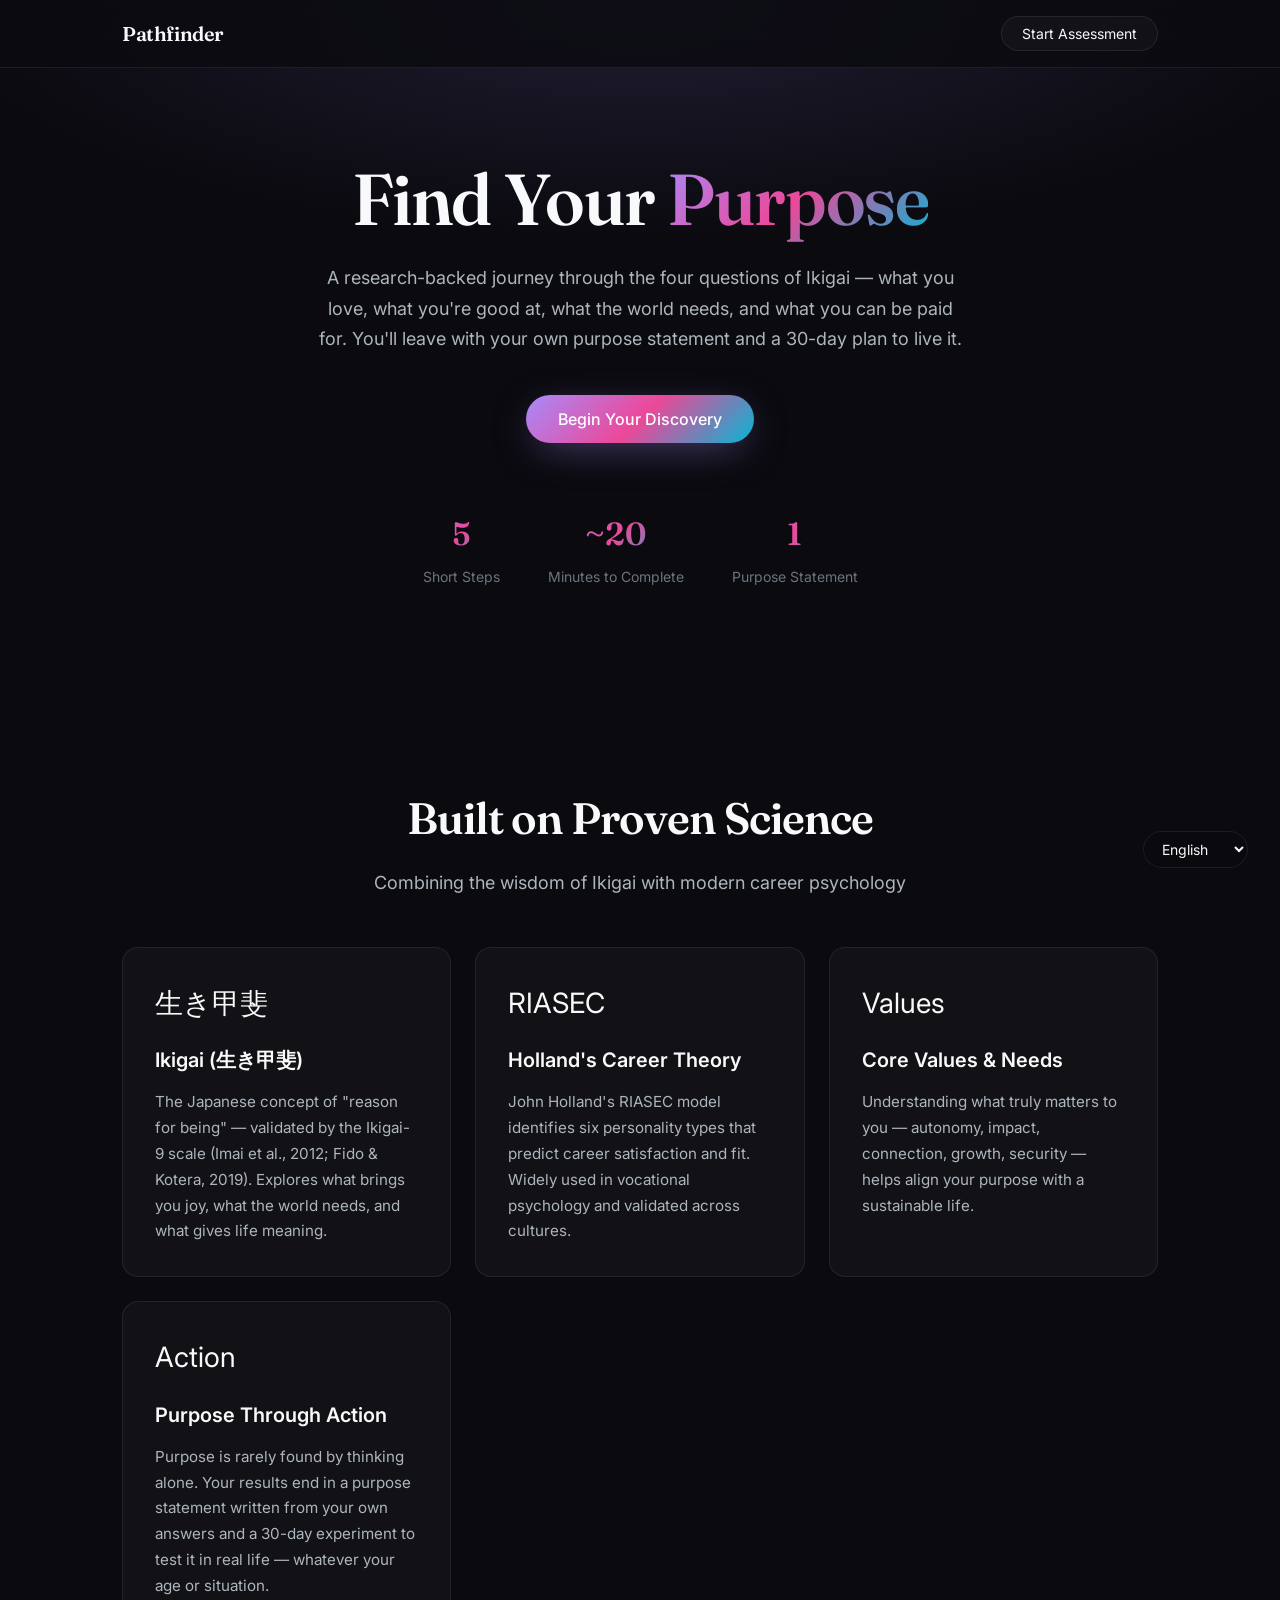
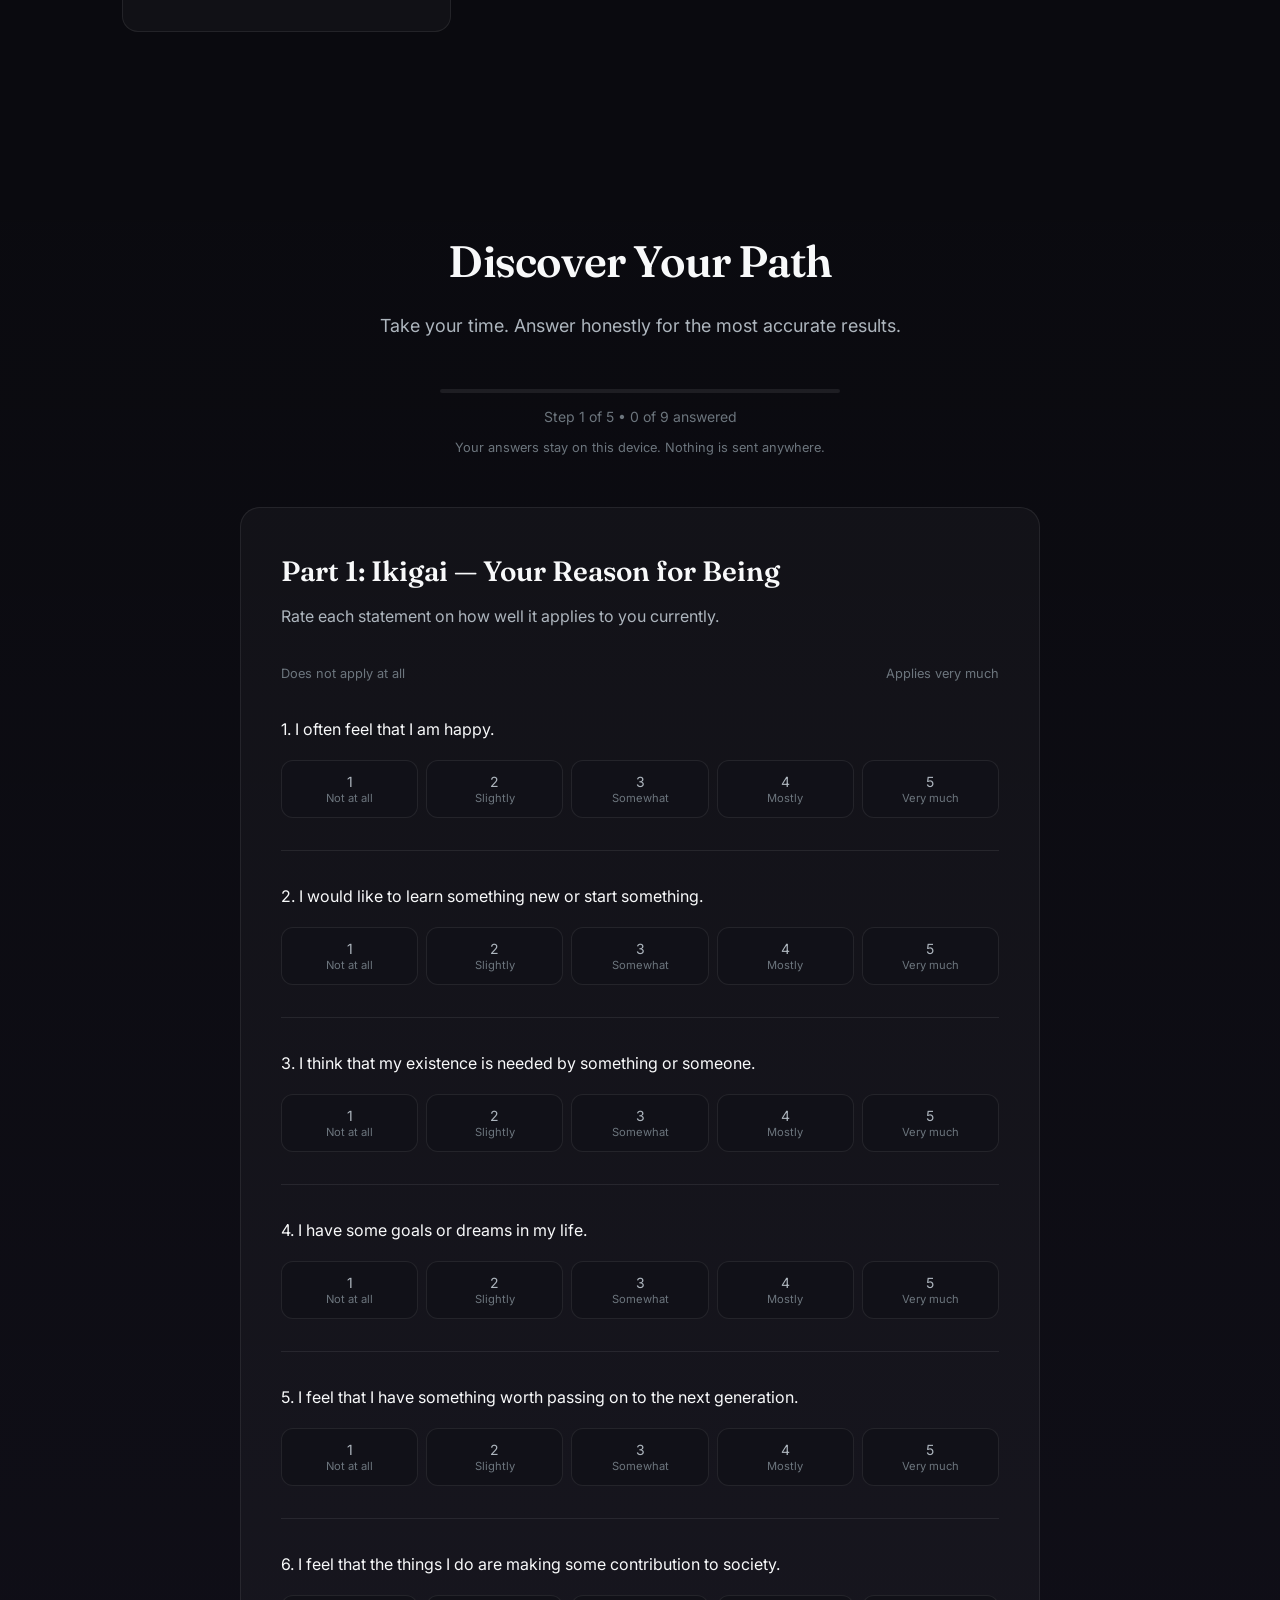
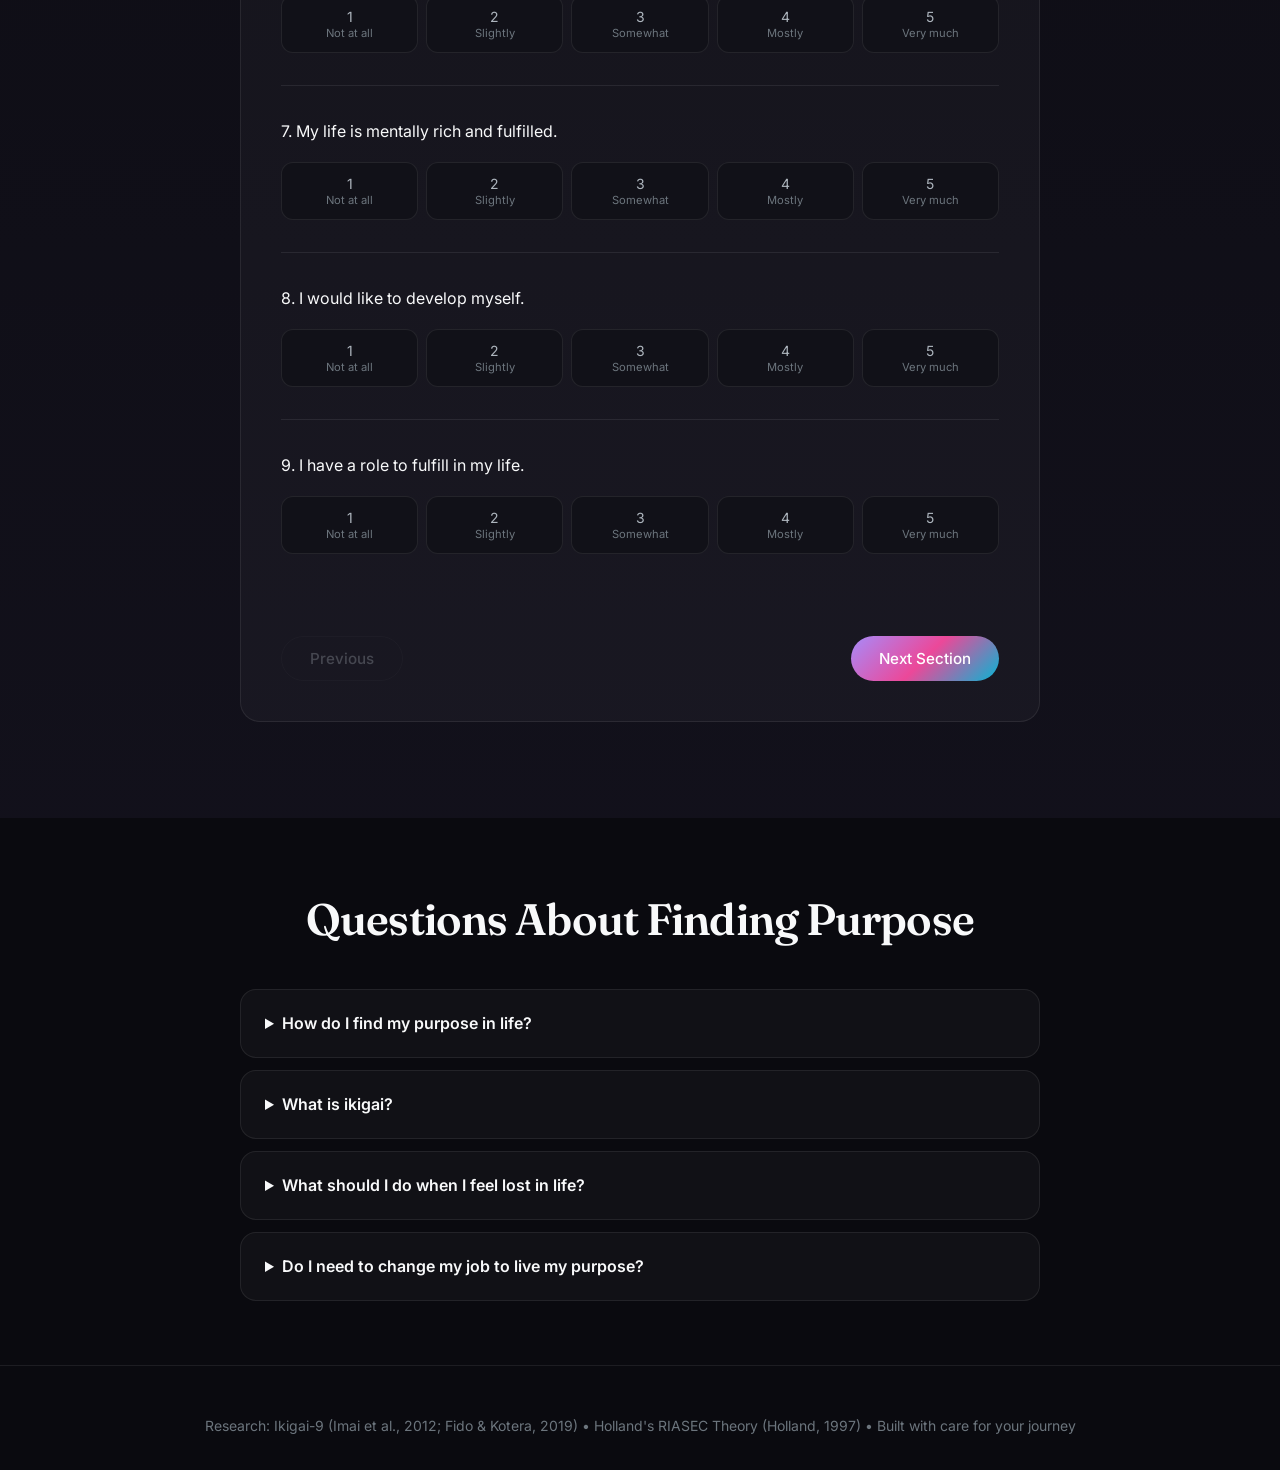
==== commit bd02d083: "Turn Pathfinder into a complete purpose-finding journey Replace the old image slider with the Pathfi" ====
--- a/index.html
+++ b/index.html
@@ -4,38 +4,33 @@
     <meta charset="UTF-8">
     <meta name="viewport" content="width=device-width, initial-scale=1.0">
     <title>Find Your Life Purpose & Ikigai Test | Pathfinder - Discover Career, Meaning & Direction</title>
-    <meta name="description" content="Free research-backed life purpose test. Discover your Ikigai, career path (RIASEC), and core values. Find direction when feeling lost. Take the Ikigai test in 15 minutes.">
-    <meta name="keywords" content="find life purpose, ikigai test, purpose of life quiz, what is my purpose, career test, holland code test, RIASEC test, feeling lost what to do, find my calling, life direction test">
+    <meta name="description" content="Free research-backed life purpose test. Discover your Ikigai, career path (RIASEC), strengths and core values, and leave with your own purpose statement and a 30-day plan.">
+    <meta name="keywords" content="find life purpose, ikigai test, purpose of life quiz, what is my purpose, career test, holland code test, RIASEC test, feeling lost what to do, find my calling, life direction test, purpose statement">
     <meta name="robots" content="index, follow, max-snippet:-1, max-image-preview:large, max-video-preview:-1">
     <meta name="author" content="Pathfinder">
-    <link rel="canonical" href="https://homesh123.github.io/purpose-finder/">
-    
+    <link rel="canonical" href="https://homesh123.github.io/Purposefinder/">
+
     <!-- Open Graph / Facebook -->
     <meta property="og:type" content="website">
-    <meta property="og:url" content="https://homesh123.github.io/purpose-finder/">
+    <meta property="og:url" content="https://homesh123.github.io/Purposefinder/">
     <meta property="og:title" content="Find Your Life Purpose & Ikigai Test | Pathfinder">
-    <meta property="og:description" content="Free research-backed test to discover your Ikigai, ideal career path, and life's purpose. Based on validated Ikigai-9 & Holland RIASEC.">
+    <meta property="og:description" content="Free research-backed test to discover your Ikigai, ideal career path, and life's purpose. Leave with your own purpose statement and a 30-day plan.">
     <meta property="og:site_name" content="Pathfinder - Find Your Purpose">
-    
+
     <!-- Twitter -->
     <meta property="twitter:card" content="summary_large_image">
-    <meta property="twitter:url" content="https://homesh123.github.io/purpose-finder/">
+    <meta property="twitter:url" content="https://homesh123.github.io/Purposefinder/">
     <meta property="twitter:title" content="Find Your Life Purpose & Ikigai Test | Pathfinder">
     <meta property="twitter:description" content="Free research-backed test to discover your Ikigai, ideal career path, and life's purpose.">
-    
-    <!-- Geo/AEO optimization -->
-    <meta name="geo.region" content="US">
-    <meta name="geo.placename" content="Global">
-    <meta property="article:author" content="Pathfinder Research">
-    
+
     <!-- JSON-LD Structured Data for SEO/AEO -->
     <script type="application/ld+json">
     {
       "@context": "https://schema.org",
       "@type": "WebApplication",
       "name": "Pathfinder - Find Your Life Purpose",
-      "description": "Free research-backed life purpose assessment combining Ikigai (Ikigai-9) and Holland RIASEC career theory to help people find their purpose when feeling lost.",
-      "url": "https://homesh123.github.io/purpose-finder/",
+      "description": "Free research-backed life purpose assessment combining Ikigai (Ikigai-9), Holland RIASEC career theory, strengths, values and causes to help people write their own purpose statement.",
+      "url": "https://homesh123.github.io/Purposefinder/",
       "applicationCategory": "LifestyleApplication",
       "operatingSystem": "Any",
       "offers": {
@@ -43,57 +38,73 @@
         "price": "0",
         "priceCurrency": "USD"
       },
-      "aggregateRating": {
-        "@type": "AggregateRating",
-        "ratingValue": "4.9",
-        "ratingCount": "127"
-      },
       "about": [
+        { "@type": "Thing", "name": "Ikigai", "description": "Japanese concept of reason for being" },
+        { "@type": "Thing", "name": "Holland RIASEC", "description": "Vocational personality theory" }
+      ]
+    }
+    </script>
+
+    <script type="application/ld+json">
+    {
+      "@context": "https://schema.org",
+      "@type": "FAQPage",
+      "mainEntity": [
         {
-          "@type": "Thing",
-          "name": "Ikigai",
-          "description": "Japanese concept of reason for being"
+          "@type": "Question",
+          "name": "How do I find my purpose in life?",
+          "acceptedAnswer": { "@type": "Answer", "text": "Purpose sits where four things overlap: what you love, what you are good at, what the world needs, and what you can be paid for. Notice what energizes you, name your strengths, choose a cause you care about, then test small experiments for 30 days. Purpose is built through action more than found by thinking." }
         },
         {
-          "@type": "Thing", 
-          "name": "Holland RIASEC",
-          "description": "Vocational personality theory"
+          "@type": "Question",
+          "name": "What is ikigai?",
+          "acceptedAnswer": { "@type": "Answer", "text": "Ikigai (生き甲斐) is a Japanese word meaning 'reason for being' — the sense that your life is worth living and that you matter to someone or something. Researchers measure it with the Ikigai-9 scale (Imai et al., 2012)." }
+        },
+        {
+          "@type": "Question",
+          "name": "What should I do when I feel lost in life?",
+          "acceptedAnswer": { "@type": "Answer", "text": "Feeling lost is a normal starting point. Start small: track which activities give you energy, talk to people whose lives interest you, and try one low-risk experiment a week. If the feeling comes with lasting sadness or hopelessness, talk to a doctor, counselor or a helpline." }
+        },
+        {
+          "@type": "Question",
+          "name": "Do I need to change my job to live my purpose?",
+          "acceptedAnswer": { "@type": "Answer", "text": "No. Purpose can be lived through volunteering, caregiving, a side project, mentoring, or reshaping your current role toward the parts that use your strengths for people you care about." }
         }
       ]
     }
     </script>
-    
-    <script type="application/ld+json">
-    {
-      "@context": "https://schema.org",
-      "@type": "Quiz",
-      "name": "Find Your Life Purpose Quiz - Ikigai & Career Test",
-      "description": "Discover your purpose using validated Ikigai-9 scale and Holland's RIASEC career assessment",
-      "educationalLevel": "beginner",
-      "about": "Life purpose, career direction, meaning"
-    }
-    </script>
-    
+
     <link rel="preconnect" href="https://fonts.googleapis.com">
     <link rel="preconnect" href="https://fonts.gstatic.com" crossorigin>
     <link href="https://fonts.googleapis.com/css2?family=Inter:wght@300;400;500;600;700&family=Fraunces:wght@400;500;600;700&display=swap" rel="stylesheet">
     <link rel="stylesheet" href="css/style.css">
 </head>
 <body>
-    <!-- Rest of existing content remains the same -->
-            </button>
+    <nav class="nav">
+        <div class="nav-container">
+            <div class="nav-logo">Pathfinder</div>
+            <button class="nav-cta" id="navStart" data-i18n="navStart">Start Assessment</button>
+        </div>
+    </nav>
+
+    <header class="hero">
+        <div class="hero-bg"></div>
+        <div class="hero-container">
+            <h1 class="hero-title" data-i18n="heroTitle">Find Your <span class="gradient-text">Purpose</span></h1>
+            <p class="hero-subtitle">A research-backed journey through the four questions of Ikigai — what you love, what you're good at, what the world needs, and what you can be paid for. You'll leave with your own purpose statement and a 30-day plan to live it.</p>
+            <button class="hero-button" id="heroStart" data-i18n="heroButton">Begin Your Discovery</button>
             <div class="hero-stats">
                 <div class="stat">
-                    <div class="stat-number">2</div>
-                    <div class="stat-label">Validated Frameworks</div>
+                    <div class="stat-number">5</div>
+                    <div class="stat-label">Short Steps</div>
                 </div>
                 <div class="stat">
-                    <div class="stat-number">~15</div>
-                    <div class="stat-label">Minutes to Complete</div>
+                    <div class="stat-number">~20</div>
+                    <div class="stat-label" data-i18n="stat2Label">Minutes to Complete</div>
                 </div>
                 <div class="stat">
-                    <div class="stat-number">100%</div>
-                    <div class="stat-label">Research-Based</div>
+                    <div class="stat-number">1</div>
+                    <div class="stat-label">Purpose Statement</div>
                 </div>
             </div>
         </div>
@@ -101,23 +112,28 @@
 
     <section class="frameworks">
         <div class="container">
-            <h2 class="section-title">Built on Proven Science</h2>
-            <p class="section-subtitle">Combining the wisdom of Ikigai with modern career psychology</p>
+            <h2 class="section-title" data-i18n="frameworksTitle">Built on Proven Science</h2>
+            <p class="section-subtitle" data-i18n="frameworksSubtitle">Combining the wisdom of Ikigai with modern career psychology</p>
             <div class="framework-grid">
                 <article class="framework-card">
                     <div class="framework-icon">生き甲斐</div>
-                    <h3>Ikigai (生き甲斐)</h3>
-                    <p>The Japanese concept of "reason for being" — validated by the Ikigai-9 scale (Imai et al., 2012; Fido & Kotera, 2019). Explores what brings you joy, what the world needs, and what gives life meaning.</p>
+                    <h3 data-i18n="ikigaiTitle">Ikigai (生き甲斐)</h3>
+                    <p data-i18n="ikigaiDesc">The Japanese concept of "reason for being" — validated by the Ikigai-9 scale (Imai et al., 2012; Fido & Kotera, 2019). Explores what brings you joy, what the world needs, and what gives life meaning.</p>
                 </article>
                 <article class="framework-card">
                     <div class="framework-icon">RIASEC</div>
-                    <h3>Holland's Career Theory</h3>
-                    <p>John Holland's RIASEC model identifies six personality types that predict career satisfaction and fit. Widely used in vocational psychology and validated across cultures.</p>
+                    <h3 data-i18n="riasecTitle">Holland's Career Theory</h3>
+                    <p data-i18n="riasecDesc">John Holland's RIASEC model identifies six personality types that predict career satisfaction and fit. Widely used in vocational psychology and validated across cultures.</p>
                 </article>
                 <article class="framework-card">
                     <div class="framework-icon">Values</div>
-                    <h3>Core Values &amp; Needs</h3>
-                    <p>Understanding what truly matters to you — autonomy, impact, connection, growth, security — helps align your purpose with a sustainable life.</p>
+                    <h3 data-i18n="valuesTitle">Core Values &amp; Needs</h3>
+                    <p data-i18n="valuesDesc">Understanding what truly matters to you — autonomy, impact, connection, growth, security — helps align your purpose with a sustainable life.</p>
+                </article>
+                <article class="framework-card">
+                    <div class="framework-icon">Action</div>
+                    <h3>Purpose Through Action</h3>
+                    <p>Purpose is rarely found by thinking alone. Your results end in a purpose statement written from your own answers and a 30-day experiment to test it in real life — whatever your age or situation.</p>
                 </article>
             </div>
         </div>
@@ -126,52 +142,91 @@
     <section class="assessment" id="assessment">
         <div class="container">
             <div class="assessment-header">
-                <h2 class="section-title">Discover Your Path</h2>
-                <p class="section-subtitle">Take your time. Answer honestly for the most accurate results.</p>
+                <h2 class="section-title" data-i18n="assessmentTitle">Discover Your Path</h2>
+                <p class="section-subtitle" data-i18n="assessmentSubtitle">Take your time. Answer honestly for the most accurate results.</p>
                 <div class="progress-bar">
                     <div class="progress-fill" id="progressFill"></div>
                 </div>
                 <div class="progress-text">
-                    <span id="currentSection">Section 1 of 3</span> • <span id="questionCounter">Question 1 of 12</span>
-                </div>
-            </div>
-
-            <!-- Section 1: Ikigai -->
+                    <span id="currentSection">Step 1 of 5</span> • <span id="questionCounter">0 of 9 answered</span>
+                </div>
+                <p class="privacy-note">Your answers stay on this device. Nothing is sent anywhere.</p>
+            </div>
+
+            <!-- Step 1: Ikigai -->
             <div class="section active" id="section1">
-                <h3 class="section-heading">Part 1: Ikigai — Your Reason for Being</h3>
-                <p class="section-desc">Rate each statement on how well it applies to you currently.</p>
+                <h3 class="section-heading" data-i18n="part1Title">Part 1: Ikigai — Your Reason for Being</h3>
+                <p class="section-desc" data-i18n="part1Desc">Rate each statement on how well it applies to you currently.</p>
                 <div class="likert-scale">
                     <div class="likert-labels">
-                        <span>Does not apply at all</span>
-                        <span>Applies very much</span>
+                        <span data-i18n="doesNotApply">Does not apply at all</span>
+                        <span data-i18n="appliesVeryMuch">Applies very much</span>
                     </div>
                 </div>
                 <div id="ikigaiQuestions"></div>
-                <div class="section-nav">
-                    <button class="btn-secondary" disabled>Previous</button>
-                    <button class="btn-primary" id="next1">Next Section</button>
-                </div>
-            </div>
-
-            <!-- Section 2: RIASEC -->
+                <p class="section-error" id="error1"></p>
+                <div class="section-nav">
+                    <button class="btn-secondary" disabled data-i18n="previous">Previous</button>
+                    <button class="btn-primary" id="next1" data-i18n="nextSection">Next Section</button>
+                </div>
+            </div>
+
+            <!-- Step 2: RIASEC — what you love doing -->
             <div class="section" id="section2">
-                <h3 class="section-heading">Part 2: Interests — Holland's RIASEC</h3>
-                <p class="section-desc">How much would you enjoy doing each of these activities? Rate from Strongly Dislike to Strongly Like.</p>
+                <h3 class="section-heading" data-i18n="part2Title">Part 2: Interests — Holland's RIASEC</h3>
+                <p class="section-desc">How much would you enjoy doing each of these activities? Don't think about whether you're good at it — only whether you'd enjoy it.</p>
+                <div class="likert-scale">
+                    <div class="likert-labels">
+                        <span>1 = Strongly dislike</span>
+                        <span>5 = Strongly like</span>
+                    </div>
+                </div>
                 <div id="riasecQuestions"></div>
-                <div class="section-nav">
-                    <button class="btn-secondary" id="prev2">Previous</button>
-                    <button class="btn-primary" id="next2">Next Section</button>
-                </div>
-            </div>
-
-            <!-- Section 3: Values -->
+                <p class="section-error" id="error2"></p>
+                <div class="section-nav">
+                    <button class="btn-secondary" id="prev2" data-i18n="previous">Previous</button>
+                    <button class="btn-primary" id="next2" data-i18n="nextSection">Next Section</button>
+                </div>
+            </div>
+
+            <!-- Step 3: Values & what the world needs -->
             <div class="section" id="section3">
-                <h3 class="section-heading">Part 3: Values — What Matters Most</h3>
-                <p class="section-desc">Select up to 5 values that are most important to guide your life and career.</p>
+                <h3 class="section-heading">Part 3: Values &amp; What the World Needs</h3>
+                <p class="section-desc" data-i18n="part3Desc">Select up to 5 values that are most important to guide your life and career.</p>
                 <div class="values-grid" id="valuesGrid"></div>
-                <div class="section-nav">
-                    <button class="btn-secondary" id="prev3">Previous</button>
-                    <button class="btn-primary" id="calculate">Discover My Purpose</button>
+                <h4 class="subheading">Which problems or causes move you most?</h4>
+                <p class="section-desc">Think of what makes you angry, sad or hopeful when you see it in the news or around you. Pick up to 3.</p>
+                <div class="values-grid" id="causesGrid"></div>
+                <p class="section-error" id="error3"></p>
+                <div class="section-nav">
+                    <button class="btn-secondary" id="prev3" data-i18n="previous">Previous</button>
+                    <button class="btn-primary" id="next3" data-i18n="nextSection">Next Section</button>
+                </div>
+            </div>
+
+            <!-- Step 4: Strengths -->
+            <div class="section" id="section4">
+                <h3 class="section-heading">Part 4: Strengths — What You're Good At</h3>
+                <p class="section-desc">Pick up to 5 things that come naturally to you. Hint: what do people often ask you for help with, or thank you for?</p>
+                <div class="values-grid" id="strengthsGrid"></div>
+                <p class="section-error" id="error4"></p>
+                <div class="section-nav">
+                    <button class="btn-secondary" id="prev4" data-i18n="previous">Previous</button>
+                    <button class="btn-primary" id="next4" data-i18n="nextSection">Next Section</button>
+                </div>
+            </div>
+
+            <!-- Step 5: Reflection -->
+            <div class="section" id="section5">
+                <h3 class="section-heading">Part 5: Reflection — In Your Own Words</h3>
+                <p class="section-desc">Where are you in life right now? This shapes your action plan.</p>
+                <div class="values-grid" id="stageGrid"></div>
+                <p class="section-desc">These questions are optional, but they make your results far more personal. A few words is enough.</p>
+                <div id="reflectionFields"></div>
+                <p class="section-error" id="error5"></p>
+                <div class="section-nav">
+                    <button class="btn-secondary" id="prev5" data-i18n="previous">Previous</button>
+                    <button class="btn-primary" id="calculate" data-i18n="discoverPurpose">Discover My Purpose</button>
                 </div>
             </div>
         </div>
@@ -180,56 +235,85 @@
     <section class="results" id="results">
         <div class="container">
             <div class="results-header">
-                <h2 class="section-title">Your Purpose Blueprint</h2>
-                <p class="section-subtitle">Insights drawn from your unique profile</p>
+                <h2 class="section-title" data-i18n="resultsTitle">Your Purpose Blueprint</h2>
+                <p class="section-subtitle" data-i18n="resultsSubtitle">Insights drawn from your unique profile</p>
             </div>
 
             <div class="results-grid">
+                <article class="result-card result-card-full purpose-card">
+                    <h3>Your Purpose Statement</h3>
+                    <p class="purpose-statement" id="purposeStatement" contenteditable="true" spellcheck="true"></p>
+                    <p class="purpose-hint">This is a first draft built from your answers. Click it and rewrite it until it feels true — the best purpose statement is the one you'd say out loud. Your edits are saved.</p>
+                </article>
+
+                <article class="result-card result-card-full">
+                    <h3>Your Ikigai Map</h3>
+                    <p class="score-description">Purpose lives where these four circles overlap. The fuller each one is, the clearer your direction.</p>
+                    <div class="ikigai-map" id="ikigaiMap"></div>
+                </article>
+
+                <article class="result-card result-card-full support-note" id="supportNote" hidden>
+                    <h3>A gentle note</h3>
+                    <p>Your answers suggest life may feel heavy right now. That's a very common starting point, and it doesn't mean something is wrong with you. If low mood has lasted a while, talking with someone you trust, a doctor or a counselor can really help. If you are in crisis or thinking about harming yourself, please contact your local emergency number or find a free, confidential helpline in your country at <a href="https://findahelpline.com" target="_blank" rel="noopener">findahelpline.com</a>.</p>
+                </article>
+
                 <article class="result-card result-card-large">
-                    <h3>Ikigai Profile</h3>
+                    <h3 data-i18n="ikigaiProfile">Ikigai Profile</h3>
                     <div class="ikigai-score">
                         <div class="score-circle">
                             <span class="score-number" id="ikigaiScore">0</span>
                             <span class="score-label">/ 45</span>
                         </div>
                         <div class="score-details">
-                            <div class="score-meaning" id="ikigaiMeaning">Loading...</div>
-                            <p class="score-description">The Ikigai-9 measures your sense of meaning across three dimensions: positive emotions about life, proactive attitudes toward the future, and recognition of your existence's meaning (Imai et al., 2012).</p>
+                            <div class="score-meaning" id="ikigaiMeaning"></div>
+                            <p class="score-description" id="ikigaiDesc"></p>
+                            <p class="score-description">The Ikigai-9 measures how strongly you feel your life is worth living right now, across three dimensions (Imai et al., 2012). It describes where you are today, not who you can become.</p>
                         </div>
                     </div>
                     <div class="ikigai-dimensions" id="ikigaiDimensions"></div>
                 </article>
 
                 <article class="result-card">
-                    <h3>Your RIASEC Code</h3>
+                    <h3 data-i18n="riasecCodeTitle">Your RIASEC Code</h3>
                     <div class="riasec-code" id="riasecCode">---</div>
-                    <p class="riasec-description" id="riasecDesc">Your three highest interest areas reveal environments where you'll thrive.</p>
+                    <p class="riasec-description" id="riasecDesc"></p>
                     <div class="riasec-bars" id="riasecBars"></div>
                 </article>
 
                 <article class="result-card">
-                    <h3>Core Values</h3>
+                    <h3 data-i18n="coreValues">Core Values</h3>
                     <div class="values-chips" id="resultsValues"></div>
                     <p class="values-insight">These values are your compass. Look for opportunities that honor them.</p>
+                    <h4 class="subheading">Causes you care about</h4>
+                    <div class="values-chips" id="resultsCauses"></div>
+                </article>
+
+                <article class="result-card result-card-full" id="reflectionCard" hidden>
+                    <h3>In Your Own Words</h3>
+                    <dl class="reflection-echo" id="reflectionEcho"></dl>
                 </article>
 
                 <article class="result-card result-card-full">
-                    <h3>Your Path Forward</h3>
+                    <h3 data-i18n="pathForward">Your Path Forward</h3>
                     <div class="path-sections">
                         <div class="path-section">
-                            <h4>🎯 Ideal Career Directions</h4>
+                            <h4 data-i18n="idealCareers">🎯 Ideal Career Directions</h4>
                             <ul id="careerSuggestions"></ul>
                         </div>
                         <div class="path-section">
-                            <h4>💡 Business Ideas Aligned With You</h4>
+                            <h4>🌍 Roles That Serve Your Causes</h4>
+                            <ul id="causeRoles"></ul>
+                        </div>
+                        <div class="path-section">
+                            <h4 data-i18n="businessIdeas">💡 Business Ideas Aligned With You</h4>
                             <ul id="businessSuggestions"></ul>
                         </div>
                         <div class="path-section">
-                            <h4>🌱 Ways to Find More Meaning</h4>
+                            <h4>🌱 Live Your Purpose Now — No Big Change Needed</h4>
                             <ul id="meaningSuggestions"></ul>
                         </div>
                         <div class="path-section">
-                            <h4>✨ Action Steps This Week</h4>
+                            <h4>🧪 Your 30-Day Purpose Experiment</h4>
                             <ol id="actionSteps"></ol>
                         </div>
                     </div>
@@ -237,24 +321,46 @@
             </div>
 
             <div class="results-actions">
-                <button class="btn-secondary" id="restart">Retake Assessment</button>
-                <button class="btn-primary" id="saveResults">Save Results (Print)</button>
-            </div>
+                <button class="btn-secondary" id="restart" data-i18n="retake">Retake Assessment</button>
+                <button class="btn-secondary" id="copyStatement">Copy Purpose Statement</button>
+                <button class="btn-primary" id="saveResults" data-i18n="saveResults">Save Results (Print)</button>
+            </div>
+            <p class="copy-feedback" id="copyFeedback" aria-live="polite"></p>
         </div>
     </section>
 
+    <section class="faq">
+        <div class="container">
+            <h2 class="section-title">Questions About Finding Purpose</h2>
+            <div class="faq-list">
+                <details>
+                    <summary>How do I find my purpose in life?</summary>
+                    <p>Purpose sits where four things overlap: what you love, what you are good at, what the world needs, and what you can be paid for. Notice what energizes you, name your strengths, choose a cause you care about, then test small experiments for 30 days. Purpose is built through action more than found by thinking.</p>
+                </details>
+                <details>
+                    <summary>What is ikigai?</summary>
+                    <p>Ikigai (生き甲斐) is a Japanese word meaning "reason for being" — the sense that your life is worth living and that you matter to someone or something. Researchers measure it with the Ikigai-9 scale (Imai et al., 2012).</p>
+                </details>
+                <details>
+                    <summary>What should I do when I feel lost in life?</summary>
+                    <p>Feeling lost is a normal starting point. Start small: track which activities give you energy, talk to people whose lives interest you, and try one low-risk experiment a week. If the feeling comes with lasting sadness or hopelessness, talk to a doctor, counselor or a helpline.</p>
+                </details>
+                <details>
+                    <summary>Do I need to change my job to live my purpose?</summary>
+                    <p>No. Purpose can be lived through volunteering, caregiving, a side project, mentoring, or reshaping your current role toward the parts that use your strengths for people you care about.</p>
+                </details>
+            </div>
+        </div>
+    </section>
+
     <footer class="footer">
         <div class="container">
-            <p>Research: Ikigai-9 (Imai et al., 2012; Fido & Kotera, 2019) • Holland's RIASEC Theory (Holland, 1997) • Built with care for your journey</p>
+            <p data-i18n="footer">Research: Ikigai-9 (Imai et al., 2012; Fido & Kotera, 2019) • Holland's RIASEC Theory (Holland, 1997) • Built with care for your journey</p>
         </div>
     </footer>
 
-    <script src="js/app.js"></script>
-</body>
-</html>
-
     <div class="language-selector">
-        <select id="langSelect" class="lang-select">
+        <select id="langSelect" class="lang-select" aria-label="Language">
             <option value="en">English</option>
             <option value="es">Español</option>
             <option value="fr">Français</option>
@@ -263,3 +369,8 @@
             <option value="zh">中文</option>
         </select>
     </div>
+
+    <script src="js/i18n.js"></script>
+    <script src="js/app.js"></script>
+</body>
+</html>
--- a/css/style.css
+++ b/css/style.css
@@ -263,7 +263,7 @@
 .progress-fill {
     height: 100%;
     background: var(--gradient);
-    width: 33%;
+    width: 0;
     transition: width 0.4s ease;
 }
 
@@ -466,7 +466,7 @@
 
 .results-grid {
     display: grid;
-    grid-template-columns: repeat(auto-fit, minmax(300px, 1fr));
+    grid-template-columns: repeat(auto-fit, minmax(min(100%, 420px), 1fr));
     gap: 1.5rem;
     margin-bottom: 2rem;
 }
@@ -751,3 +751,241 @@
         right: 1rem;
     }
 }
+
+/* Assessment additions */
+.privacy-note {
+    color: var(--text-tertiary);
+    font-size: 0.8rem;
+    margin-top: 0.5rem;
+}
+
+.subheading {
+    font-size: 1.1rem;
+    font-weight: 600;
+    margin: 2rem 0 0.5rem;
+}
+
+.rating-label {
+    display: block;
+    font-size: 0.7rem;
+    color: var(--text-tertiary);
+    margin-top: 0.15rem;
+    line-height: 1.2;
+}
+
+.question-item.missing .question-text {
+    color: var(--accent-2);
+}
+
+.question-item.missing .rating-option {
+    border-color: rgba(236, 72, 153, 0.5);
+}
+
+.section-error {
+    color: var(--accent-2);
+    font-size: 0.9rem;
+    margin-top: 1.5rem;
+    min-height: 1.2em;
+}
+
+.reflection-field {
+    display: block;
+    margin-bottom: 1.25rem;
+}
+
+.reflection-field span {
+    display: block;
+    margin-bottom: 0.5rem;
+}
+
+.reflection-field textarea,
+.reflection-field input {
+    width: 100%;
+    background: var(--bg-secondary);
+    border: 1px solid var(--border);
+    border-radius: 0.75rem;
+    color: var(--text-primary);
+    font-family: 'Inter', sans-serif;
+    font-size: 0.95rem;
+    padding: 0.75rem 1rem;
+    resize: vertical;
+}
+
+.reflection-field textarea:focus,
+.reflection-field input:focus {
+    outline: none;
+    border-color: var(--accent-1);
+}
+
+/* Results additions */
+.purpose-card {
+    border-color: rgba(167, 139, 250, 0.4);
+    background: linear-gradient(135deg, rgba(167, 139, 250, 0.08) 0%, rgba(6, 182, 212, 0.06) 100%);
+    text-align: center;
+}
+
+.purpose-statement {
+    font-family: 'Fraunces', serif;
+    font-size: clamp(1.35rem, 3vw, 1.9rem);
+    line-height: 1.4;
+    max-width: 800px;
+    margin: 0 auto 1rem;
+    padding: 0.75rem 1rem;
+    border-radius: 0.75rem;
+    border: 1px dashed transparent;
+    cursor: text;
+}
+
+.purpose-statement:hover,
+.purpose-statement:focus {
+    outline: none;
+    border-color: rgba(167, 139, 250, 0.5);
+}
+
+.purpose-hint {
+    color: var(--text-tertiary);
+    font-size: 0.85rem;
+    max-width: 600px;
+    margin: 0 auto;
+}
+
+.ikigai-map {
+    display: grid;
+    grid-template-columns: repeat(2, 1fr);
+    gap: 1rem;
+    margin-top: 1.5rem;
+}
+
+.map-quadrant {
+    padding: 1.25rem;
+    background: var(--bg-secondary);
+    border: 1px solid var(--border);
+    border-radius: 1rem;
+}
+
+.map-quadrant:nth-child(1) { border-top: 3px solid var(--accent-2); }
+.map-quadrant:nth-child(2) { border-top: 3px solid var(--accent-1); }
+.map-quadrant:nth-child(3) { border-top: 3px solid var(--accent-3); }
+.map-quadrant:nth-child(4) { border-top: 3px solid #f59e0b; }
+
+.map-sub {
+    font-size: 0.75rem;
+    text-transform: uppercase;
+    letter-spacing: 0.08em;
+    color: var(--text-tertiary);
+}
+
+.map-quadrant h4 {
+    font-size: 1.05rem;
+    margin-bottom: 0.5rem;
+}
+
+.map-quadrant ul {
+    margin-left: 1.1rem;
+    color: var(--text-secondary);
+    font-size: 0.9rem;
+}
+
+.support-note {
+    border-color: rgba(6, 182, 212, 0.4);
+}
+
+.support-note p {
+    color: var(--text-secondary);
+}
+
+.support-note a,
+.faq a {
+    color: var(--accent-3);
+}
+
+.reflection-echo dt {
+    color: var(--text-tertiary);
+    font-size: 0.85rem;
+    margin-top: 1rem;
+}
+
+.reflection-echo dt:first-child {
+    margin-top: 0;
+}
+
+.reflection-echo dd {
+    font-size: 1rem;
+}
+
+.copy-feedback {
+    text-align: center;
+    color: var(--text-tertiary);
+    font-size: 0.875rem;
+    margin-top: 1rem;
+    min-height: 1.2em;
+}
+
+/* FAQ */
+.faq {
+    padding: 4rem 0 0;
+}
+
+.faq-list {
+    max-width: 800px;
+    margin: 2rem auto 0;
+}
+
+.faq details {
+    background: var(--bg-card);
+    border: 1px solid var(--border);
+    border-radius: 1rem;
+    padding: 1.25rem 1.5rem;
+    margin-bottom: 0.75rem;
+}
+
+.faq summary {
+    cursor: pointer;
+    font-weight: 600;
+}
+
+.faq details p {
+    color: var(--text-secondary);
+    margin-top: 0.75rem;
+}
+
+@media (max-width: 640px) {
+    .container {
+        padding: 0 1rem;
+    }
+
+    .ikigai-map {
+        grid-template-columns: 1fr;
+    }
+}
+
+@media print {
+    body {
+        background: #fff;
+        color: #111;
+    }
+
+    .nav, .hero, .frameworks, .assessment, .faq, .language-selector, .results-actions, .copy-feedback, .purpose-hint {
+        display: none !important;
+    }
+
+    .results {
+        padding: 0;
+    }
+
+    .result-card, .map-quadrant, .dimension-item {
+        break-inside: avoid;
+        border-color: #ccc;
+        background: #fff;
+    }
+
+    .section-title, .score-number, .riasec-code, .gradient-text {
+        -webkit-text-fill-color: #111;
+        color: #111;
+        background: none;
+    }
+
+    .path-section li, .score-description, .riasec-description, .values-insight, .map-quadrant ul, .support-note p {
+        color: #333;
+    }
+}
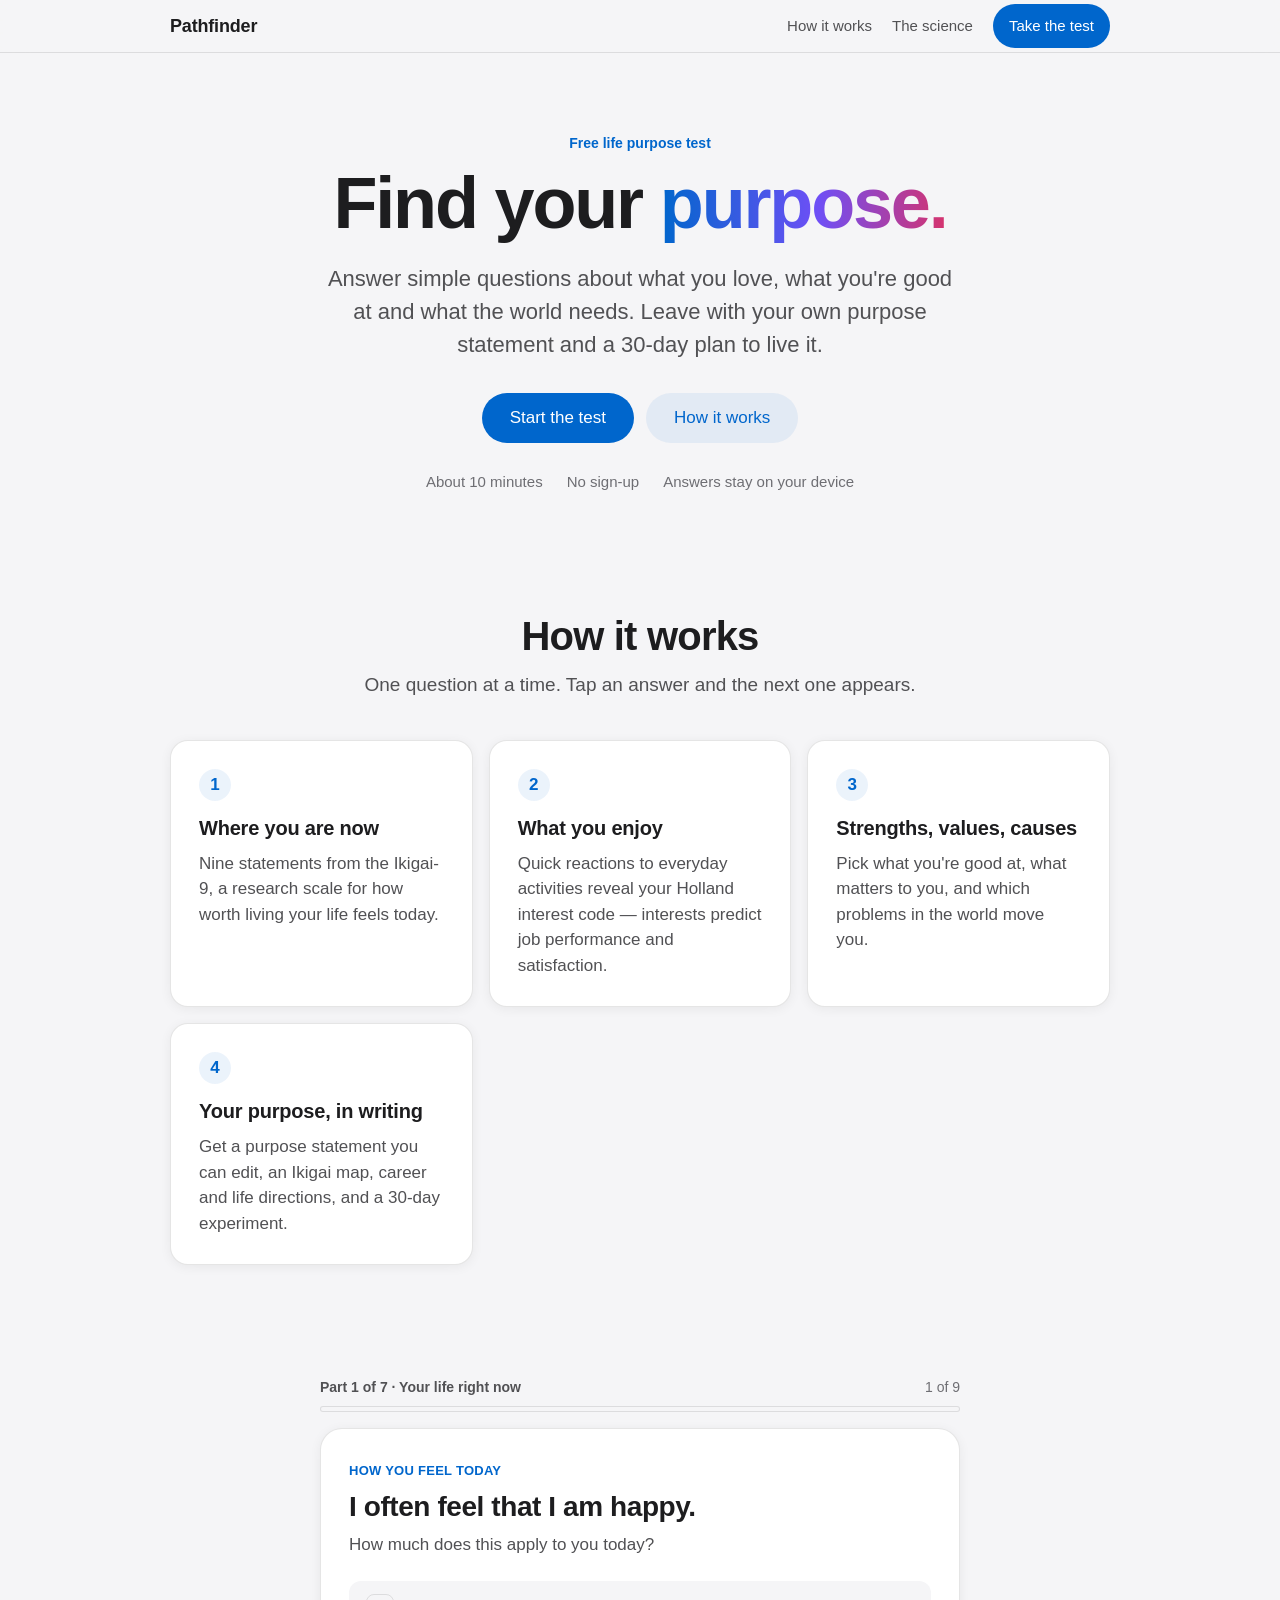
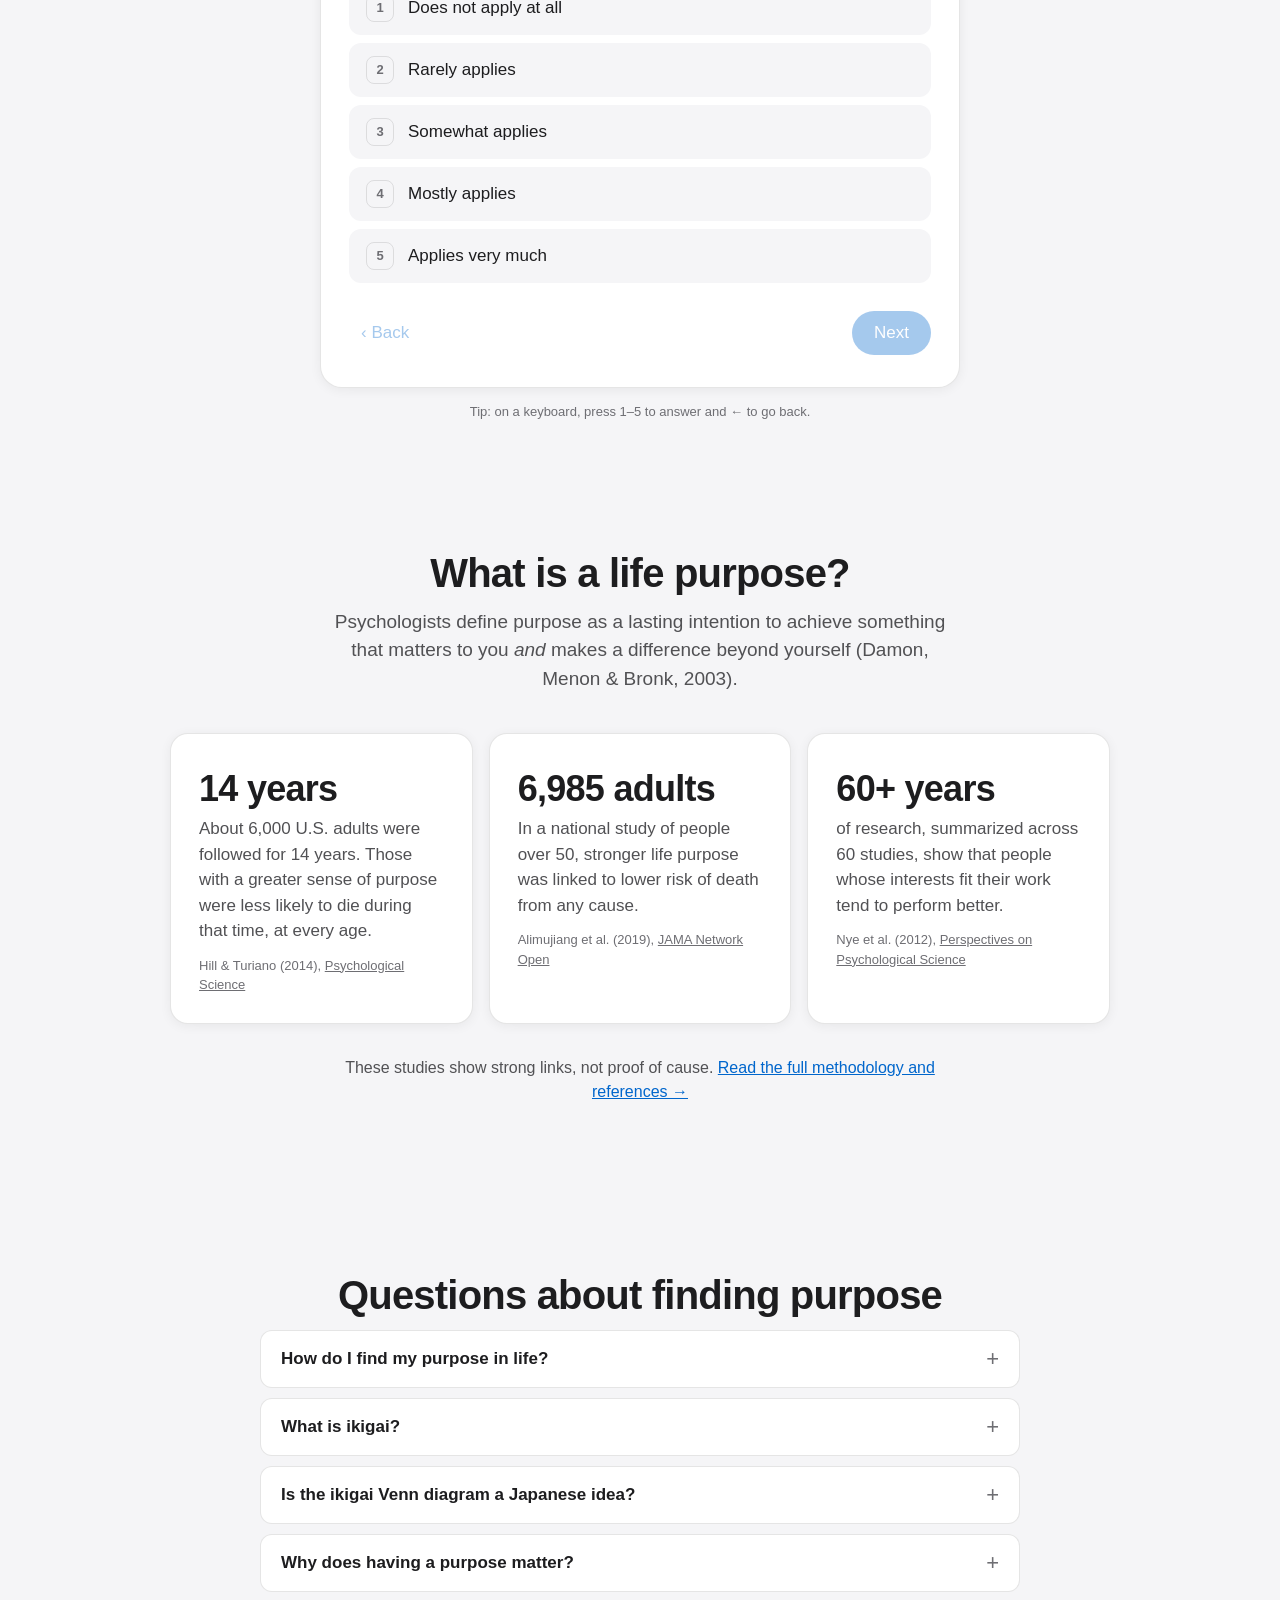
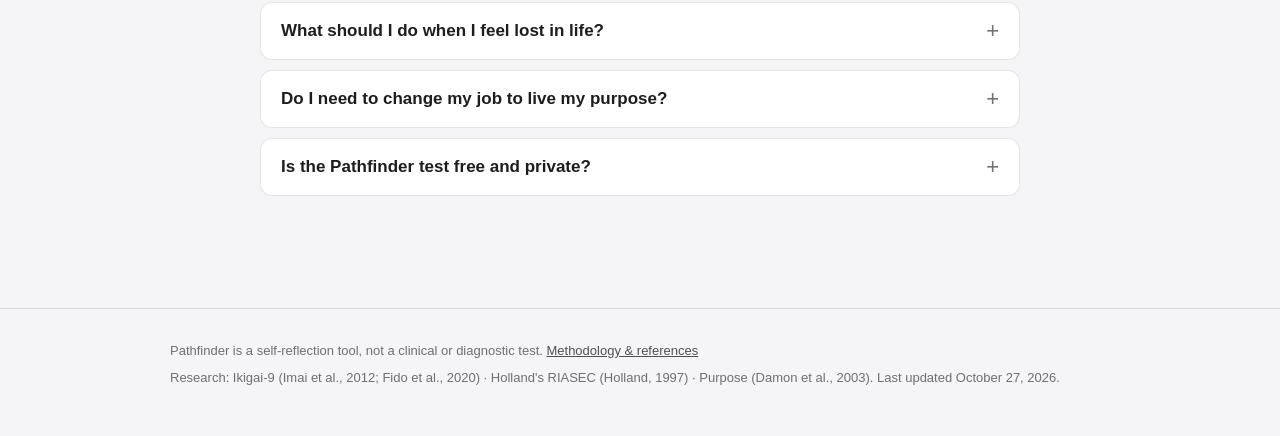
==== commit 408ac73e: "Rebuild Pathfinder around research evidence and Apple HIG UX UX - One question per screen with auto-" ====
--- a/index.html
+++ b/index.html
@@ -2,375 +2,402 @@
 <html lang="en">
 <head>
     <meta charset="UTF-8">
-    <meta name="viewport" content="width=device-width, initial-scale=1.0">
-    <title>Find Your Life Purpose & Ikigai Test | Pathfinder - Discover Career, Meaning & Direction</title>
-    <meta name="description" content="Free research-backed life purpose test. Discover your Ikigai, career path (RIASEC), strengths and core values, and leave with your own purpose statement and a 30-day plan.">
-    <meta name="keywords" content="find life purpose, ikigai test, purpose of life quiz, what is my purpose, career test, holland code test, RIASEC test, feeling lost what to do, find my calling, life direction test, purpose statement">
+    <meta name="viewport" content="width=device-width, initial-scale=1.0, viewport-fit=cover">
+    <title>Find Your Purpose: Free Ikigai &amp; Career Test | Pathfinder</title>
+    <meta name="description" content="Free, private 10-minute life purpose test. Discover your Ikigai, interests, strengths and values, then get your own purpose statement and a research-based 30-day plan.">
     <meta name="robots" content="index, follow, max-snippet:-1, max-image-preview:large, max-video-preview:-1">
-    <meta name="author" content="Pathfinder">
     <link rel="canonical" href="https://homesh123.github.io/Purposefinder/">
 
-    <!-- Open Graph / Facebook -->
+    <meta name="theme-color" content="#f5f5f7" media="(prefers-color-scheme: light)">
+    <meta name="theme-color" content="#000000" media="(prefers-color-scheme: dark)">
+    <meta name="color-scheme" content="light dark">
+    <link rel="icon" href="favicon.svg" type="image/svg+xml">
+    <link rel="apple-touch-icon" href="apple-touch-icon.png">
+    <link rel="manifest" href="manifest.webmanifest">
+
+    <!-- Open Graph -->
     <meta property="og:type" content="website">
     <meta property="og:url" content="https://homesh123.github.io/Purposefinder/">
-    <meta property="og:title" content="Find Your Life Purpose & Ikigai Test | Pathfinder">
-    <meta property="og:description" content="Free research-backed test to discover your Ikigai, ideal career path, and life's purpose. Leave with your own purpose statement and a 30-day plan.">
-    <meta property="og:site_name" content="Pathfinder - Find Your Purpose">
-
-    <!-- Twitter -->
-    <meta property="twitter:card" content="summary_large_image">
-    <meta property="twitter:url" content="https://homesh123.github.io/Purposefinder/">
-    <meta property="twitter:title" content="Find Your Life Purpose & Ikigai Test | Pathfinder">
-    <meta property="twitter:description" content="Free research-backed test to discover your Ikigai, ideal career path, and life's purpose.">
-
-    <!-- JSON-LD Structured Data for SEO/AEO -->
+    <meta property="og:site_name" content="Pathfinder">
+    <meta property="og:title" content="Find Your Purpose: Free Ikigai & Career Test">
+    <meta property="og:description" content="10 minutes, private, research-based. Leave with your own purpose statement and a 30-day plan to live it.">
+    <meta property="og:image" content="https://homesh123.github.io/Purposefinder/og-image.png">
+    <meta property="og:image:width" content="1200">
+    <meta property="og:image:height" content="630">
+    <meta property="og:image:alt" content="Pathfinder — Find your purpose. Free Ikigai and career test.">
+    <meta property="og:locale" content="en_US">
+
+    <!-- Twitter / X -->
+    <meta name="twitter:card" content="summary_large_image">
+    <meta name="twitter:title" content="Find Your Purpose: Free Ikigai & Career Test">
+    <meta name="twitter:description" content="10 minutes, private, research-based. Leave with your own purpose statement and a 30-day plan.">
+    <meta name="twitter:image" content="https://homesh123.github.io/Purposefinder/og-image.png">
+
+    <!-- Structured data (SEO / AEO / GEO) -->
     <script type="application/ld+json">
     {
       "@context": "https://schema.org",
-      "@type": "WebApplication",
-      "name": "Pathfinder - Find Your Life Purpose",
-      "description": "Free research-backed life purpose assessment combining Ikigai (Ikigai-9), Holland RIASEC career theory, strengths, values and causes to help people write their own purpose statement.",
-      "url": "https://homesh123.github.io/Purposefinder/",
-      "applicationCategory": "LifestyleApplication",
-      "operatingSystem": "Any",
-      "offers": {
-        "@type": "Offer",
-        "price": "0",
-        "priceCurrency": "USD"
-      },
-      "about": [
-        { "@type": "Thing", "name": "Ikigai", "description": "Japanese concept of reason for being" },
-        { "@type": "Thing", "name": "Holland RIASEC", "description": "Vocational personality theory" }
-      ]
-    }
-    </script>
-
-    <script type="application/ld+json">
-    {
-      "@context": "https://schema.org",
-      "@type": "FAQPage",
-      "mainEntity": [
+      "@graph": [
         {
-          "@type": "Question",
-          "name": "How do I find my purpose in life?",
-          "acceptedAnswer": { "@type": "Answer", "text": "Purpose sits where four things overlap: what you love, what you are good at, what the world needs, and what you can be paid for. Notice what energizes you, name your strengths, choose a cause you care about, then test small experiments for 30 days. Purpose is built through action more than found by thinking." }
+          "@type": "WebSite",
+          "@id": "https://homesh123.github.io/Purposefinder/#website",
+          "url": "https://homesh123.github.io/Purposefinder/",
+          "name": "Pathfinder",
+          "description": "A free, private, research-based life purpose test.",
+          "inLanguage": "en"
         },
         {
-          "@type": "Question",
-          "name": "What is ikigai?",
-          "acceptedAnswer": { "@type": "Answer", "text": "Ikigai (生き甲斐) is a Japanese word meaning 'reason for being' — the sense that your life is worth living and that you matter to someone or something. Researchers measure it with the Ikigai-9 scale (Imai et al., 2012)." }
+          "@type": "WebApplication",
+          "@id": "https://homesh123.github.io/Purposefinder/#app",
+          "name": "Pathfinder — Find Your Life Purpose",
+          "url": "https://homesh123.github.io/Purposefinder/",
+          "description": "A 10-minute assessment combining the Ikigai-9 scale, Holland's RIASEC interest model, strengths, values and causes. It produces a personal purpose statement, an Ikigai map and a 30-day action plan.",
+          "applicationCategory": "LifestyleApplication",
+          "operatingSystem": "Any (web browser)",
+          "isAccessibleForFree": true,
+          "offers": { "@type": "Offer", "price": "0", "priceCurrency": "USD" },
+          "featureList": [
+            "Ikigai-9 sense-of-purpose score",
+            "Holland RIASEC interest code",
+            "Personal purpose statement",
+            "Ikigai map: love, strengths, world needs, paid work",
+            "30-day purpose experiment tailored to life stage",
+            "Answers stay on your device"
+          ],
+          "about": [
+            { "@type": "Thing", "name": "Ikigai", "sameAs": "https://en.wikipedia.org/wiki/Ikigai" },
+            { "@type": "Thing", "name": "Holland Codes (RIASEC)", "sameAs": "https://en.wikipedia.org/wiki/Holland_Codes" },
+            { "@type": "Thing", "name": "Meaning of life" }
+          ]
         },
         {
-          "@type": "Question",
-          "name": "What should I do when I feel lost in life?",
-          "acceptedAnswer": { "@type": "Answer", "text": "Feeling lost is a normal starting point. Start small: track which activities give you energy, talk to people whose lives interest you, and try one low-risk experiment a week. If the feeling comes with lasting sadness or hopelessness, talk to a doctor, counselor or a helpline." }
+          "@type": "WebPage",
+          "@id": "https://homesh123.github.io/Purposefinder/#webpage",
+          "url": "https://homesh123.github.io/Purposefinder/",
+          "name": "Find Your Purpose: Free Ikigai & Career Test",
+          "isPartOf": { "@id": "https://homesh123.github.io/Purposefinder/#website" },
+          "mainEntity": { "@id": "https://homesh123.github.io/Purposefinder/#app" },
+          "dateModified": "2026-10-27",
+          "speakable": { "@type": "SpeakableSpecification", "cssSelector": ["#what-is-purpose p", "#faq summary"] },
+          "citation": [
+            "Imai, T., Osada, H., & Nishimura, Y. (2012). The reliability and validity of a new scale for measuring the concept of Ikigai (Ikigai-9). Japanese Journal of Public Health, 59(7), 433–439.",
+            "Fido, D., Kotera, Y., & Asano, K. (2020). English translation and validation of the Ikigai-9 in a UK sample. International Journal of Mental Health and Addiction, 18, 1352–1359. https://doi.org/10.1007/s11469-019-00150-w",
+            "Damon, W., Menon, J., & Bronk, K. C. (2003). The development of purpose during adolescence. Applied Developmental Science, 7(3), 119–128. https://doi.org/10.1207/S1532480XADS0703_2",
+            "Hill, P. L., & Turiano, N. A. (2014). Purpose in life as a predictor of mortality across adulthood. Psychological Science, 25(7), 1482–1486. https://doi.org/10.1177/0956797614531799",
+            "Alimujiang, A., et al. (2019). Association between life purpose and mortality among US adults older than 50 years. JAMA Network Open, 2(5), e194270. https://doi.org/10.1001/jamanetworkopen.2019.4270",
+            "Nye, C. D., Su, R., Rounds, J., & Drasgow, F. (2012). Vocational interests and performance. Perspectives on Psychological Science, 7(4), 384–403. https://doi.org/10.1177/1745691612449021"
+          ]
         },
         {
-          "@type": "Question",
-          "name": "Do I need to change my job to live my purpose?",
-          "acceptedAnswer": { "@type": "Answer", "text": "No. Purpose can be lived through volunteering, caregiving, a side project, mentoring, or reshaping your current role toward the parts that use your strengths for people you care about." }
+          "@type": "FAQPage",
+          "@id": "https://homesh123.github.io/Purposefinder/#faq",
+          "mainEntity": [
+            {
+              "@type": "Question",
+              "name": "How do I find my purpose in life?",
+              "acceptedAnswer": { "@type": "Answer", "text": "Researchers define purpose as a stable intention to accomplish something that is meaningful to you and that also contributes to the world beyond yourself (Damon, Menon & Bronk, 2003). To find yours: notice what activities energize you, name your strengths, choose a problem in the world you care about, write a one-sentence purpose statement, then test it with small real-world experiments for 30 days. Purpose is built through action more than discovered by thinking." }
+            },
+            {
+              "@type": "Question",
+              "name": "What is ikigai?",
+              "acceptedAnswer": { "@type": "Answer", "text": "Ikigai (生き甲斐) is a Japanese word meaning 'reason for being' or 'what makes life worth living'. Psychiatrist Mieko Kamiya wrote about it in 1966. Researchers measure it with the Ikigai-9 scale (Imai et al., 2012), which has been validated in English (Fido, Kotera & Asano, 2020)." }
+            },
+            {
+              "@type": "Question",
+              "name": "Is the ikigai Venn diagram a Japanese idea?",
+              "acceptedAnswer": { "@type": "Answer", "text": "No. The popular four-circle diagram (what you love, what you are good at, what the world needs, what you can be paid for) was published by Marc Winn in a 2014 blog post, adapting an earlier purpose diagram by Andrés Zuzunaga. In Japan, ikigai does not have to involve work or money. Pathfinder uses the diagram as a practical reflection tool, and uses the Ikigai-9 scale to measure ikigai itself." }
+            },
+            {
+              "@type": "Question",
+              "name": "Why does having a purpose matter?",
+              "acceptedAnswer": { "@type": "Answer", "text": "In a study of about 6,000 US adults followed for 14 years, people with a greater sense of purpose were less likely to die during follow-up, at every age (Hill & Turiano, 2014). A study of 6,985 adults over 50 found the same pattern (Alimujiang et al., 2019). These studies are correlational, so they show a strong link rather than proof that purpose causes longer life." }
+            },
+            {
+              "@type": "Question",
+              "name": "What should I do when I feel lost in life?",
+              "acceptedAnswer": { "@type": "Answer", "text": "Feeling lost is a common starting point, not a failure. Start small: for one week, write down which moments give you energy and which drain you; talk to two people whose lives interest you; and try one low-risk experiment. If feeling lost comes with lasting sadness or hopelessness, talk to a doctor or counselor, or find a free helpline at findahelpline.com." }
+            },
+            {
+              "@type": "Question",
+              "name": "Do I need to change my job to live my purpose?",
+              "acceptedAnswer": { "@type": "Answer", "text": "No. Purpose can be lived through volunteering, caregiving, mentoring, a side project, or 'job crafting' — reshaping the tasks and relationships in your current role toward what matters to you (Wrzesniewski & Dutton, 2001)." }
+            },
+            {
+              "@type": "Question",
+              "name": "Is the Pathfinder test free and private?",
+              "acceptedAnswer": { "@type": "Answer", "text": "Yes. It is free, needs no sign-up, and your answers are stored only in your own browser. Nothing is sent to a server." }
+            }
+          ]
         }
       ]
     }
     </script>
 
-    <link rel="preconnect" href="https://fonts.googleapis.com">
-    <link rel="preconnect" href="https://fonts.gstatic.com" crossorigin>
-    <link href="https://fonts.googleapis.com/css2?family=Inter:wght@300;400;500;600;700&family=Fraunces:wght@400;500;600;700&display=swap" rel="stylesheet">
     <link rel="stylesheet" href="css/style.css">
 </head>
 <body>
-    <nav class="nav">
+    <a class="skip-link" href="#quiz">Skip to the test</a>
+
+    <nav class="nav" aria-label="Main">
         <div class="nav-container">
-            <div class="nav-logo">Pathfinder</div>
-            <button class="nav-cta" id="navStart" data-i18n="navStart">Start Assessment</button>
+            <a class="nav-logo" href="./">Pathfinder</a>
+            <div class="nav-links">
+                <a class="nav-text" href="#how">How it works</a>
+                <a class="nav-text" href="methodology.html">The science</a>
+                <a class="btn btn-primary btn-small" href="#quiz" data-start>Take the test</a>
+            </div>
         </div>
     </nav>
 
-    <header class="hero">
-        <div class="hero-bg"></div>
-        <div class="hero-container">
-            <h1 class="hero-title" data-i18n="heroTitle">Find Your <span class="gradient-text">Purpose</span></h1>
-            <p class="hero-subtitle">A research-backed journey through the four questions of Ikigai — what you love, what you're good at, what the world needs, and what you can be paid for. You'll leave with your own purpose statement and a 30-day plan to live it.</p>
-            <button class="hero-button" id="heroStart" data-i18n="heroButton">Begin Your Discovery</button>
-            <div class="hero-stats">
-                <div class="stat">
-                    <div class="stat-number">5</div>
-                    <div class="stat-label">Short Steps</div>
-                </div>
-                <div class="stat">
-                    <div class="stat-number">~20</div>
-                    <div class="stat-label" data-i18n="stat2Label">Minutes to Complete</div>
-                </div>
-                <div class="stat">
-                    <div class="stat-number">1</div>
-                    <div class="stat-label">Purpose Statement</div>
-                </div>
-            </div>
-        </div>
-    </header>
-
-    <section class="frameworks">
-        <div class="container">
-            <h2 class="section-title" data-i18n="frameworksTitle">Built on Proven Science</h2>
-            <p class="section-subtitle" data-i18n="frameworksSubtitle">Combining the wisdom of Ikigai with modern career psychology</p>
-            <div class="framework-grid">
-                <article class="framework-card">
-                    <div class="framework-icon">生き甲斐</div>
-                    <h3 data-i18n="ikigaiTitle">Ikigai (生き甲斐)</h3>
-                    <p data-i18n="ikigaiDesc">The Japanese concept of "reason for being" — validated by the Ikigai-9 scale (Imai et al., 2012; Fido & Kotera, 2019). Explores what brings you joy, what the world needs, and what gives life meaning.</p>
-                </article>
-                <article class="framework-card">
-                    <div class="framework-icon">RIASEC</div>
-                    <h3 data-i18n="riasecTitle">Holland's Career Theory</h3>
-                    <p data-i18n="riasecDesc">John Holland's RIASEC model identifies six personality types that predict career satisfaction and fit. Widely used in vocational psychology and validated across cultures.</p>
-                </article>
-                <article class="framework-card">
-                    <div class="framework-icon">Values</div>
-                    <h3 data-i18n="valuesTitle">Core Values &amp; Needs</h3>
-                    <p data-i18n="valuesDesc">Understanding what truly matters to you — autonomy, impact, connection, growth, security — helps align your purpose with a sustainable life.</p>
-                </article>
-                <article class="framework-card">
-                    <div class="framework-icon">Action</div>
-                    <h3>Purpose Through Action</h3>
-                    <p>Purpose is rarely found by thinking alone. Your results end in a purpose statement written from your own answers and a 30-day experiment to test it in real life — whatever your age or situation.</p>
-                </article>
-            </div>
-        </div>
-    </section>
-
-    <section class="assessment" id="assessment">
-        <div class="container">
-            <div class="assessment-header">
-                <h2 class="section-title" data-i18n="assessmentTitle">Discover Your Path</h2>
-                <p class="section-subtitle" data-i18n="assessmentSubtitle">Take your time. Answer honestly for the most accurate results.</p>
-                <div class="progress-bar">
-                    <div class="progress-fill" id="progressFill"></div>
-                </div>
-                <div class="progress-text">
-                    <span id="currentSection">Step 1 of 5</span> • <span id="questionCounter">0 of 9 answered</span>
-                </div>
-                <p class="privacy-note">Your answers stay on this device. Nothing is sent anywhere.</p>
-            </div>
-
-            <!-- Step 1: Ikigai -->
-            <div class="section active" id="section1">
-                <h3 class="section-heading" data-i18n="part1Title">Part 1: Ikigai — Your Reason for Being</h3>
-                <p class="section-desc" data-i18n="part1Desc">Rate each statement on how well it applies to you currently.</p>
-                <div class="likert-scale">
-                    <div class="likert-labels">
-                        <span data-i18n="doesNotApply">Does not apply at all</span>
-                        <span data-i18n="appliesVeryMuch">Applies very much</span>
-                    </div>
-                </div>
-                <div id="ikigaiQuestions"></div>
-                <p class="section-error" id="error1"></p>
-                <div class="section-nav">
-                    <button class="btn-secondary" disabled data-i18n="previous">Previous</button>
-                    <button class="btn-primary" id="next1" data-i18n="nextSection">Next Section</button>
-                </div>
-            </div>
-
-            <!-- Step 2: RIASEC — what you love doing -->
-            <div class="section" id="section2">
-                <h3 class="section-heading" data-i18n="part2Title">Part 2: Interests — Holland's RIASEC</h3>
-                <p class="section-desc">How much would you enjoy doing each of these activities? Don't think about whether you're good at it — only whether you'd enjoy it.</p>
-                <div class="likert-scale">
-                    <div class="likert-labels">
-                        <span>1 = Strongly dislike</span>
-                        <span>5 = Strongly like</span>
-                    </div>
-                </div>
-                <div id="riasecQuestions"></div>
-                <p class="section-error" id="error2"></p>
-                <div class="section-nav">
-                    <button class="btn-secondary" id="prev2" data-i18n="previous">Previous</button>
-                    <button class="btn-primary" id="next2" data-i18n="nextSection">Next Section</button>
-                </div>
-            </div>
-
-            <!-- Step 3: Values & what the world needs -->
-            <div class="section" id="section3">
-                <h3 class="section-heading">Part 3: Values &amp; What the World Needs</h3>
-                <p class="section-desc" data-i18n="part3Desc">Select up to 5 values that are most important to guide your life and career.</p>
-                <div class="values-grid" id="valuesGrid"></div>
-                <h4 class="subheading">Which problems or causes move you most?</h4>
-                <p class="section-desc">Think of what makes you angry, sad or hopeful when you see it in the news or around you. Pick up to 3.</p>
-                <div class="values-grid" id="causesGrid"></div>
-                <p class="section-error" id="error3"></p>
-                <div class="section-nav">
-                    <button class="btn-secondary" id="prev3" data-i18n="previous">Previous</button>
-                    <button class="btn-primary" id="next3" data-i18n="nextSection">Next Section</button>
-                </div>
-            </div>
-
-            <!-- Step 4: Strengths -->
-            <div class="section" id="section4">
-                <h3 class="section-heading">Part 4: Strengths — What You're Good At</h3>
-                <p class="section-desc">Pick up to 5 things that come naturally to you. Hint: what do people often ask you for help with, or thank you for?</p>
-                <div class="values-grid" id="strengthsGrid"></div>
-                <p class="section-error" id="error4"></p>
-                <div class="section-nav">
-                    <button class="btn-secondary" id="prev4" data-i18n="previous">Previous</button>
-                    <button class="btn-primary" id="next4" data-i18n="nextSection">Next Section</button>
-                </div>
-            </div>
-
-            <!-- Step 5: Reflection -->
-            <div class="section" id="section5">
-                <h3 class="section-heading">Part 5: Reflection — In Your Own Words</h3>
-                <p class="section-desc">Where are you in life right now? This shapes your action plan.</p>
-                <div class="values-grid" id="stageGrid"></div>
-                <p class="section-desc">These questions are optional, but they make your results far more personal. A few words is enough.</p>
-                <div id="reflectionFields"></div>
-                <p class="section-error" id="error5"></p>
-                <div class="section-nav">
-                    <button class="btn-secondary" id="prev5" data-i18n="previous">Previous</button>
-                    <button class="btn-primary" id="calculate" data-i18n="discoverPurpose">Discover My Purpose</button>
-                </div>
-            </div>
-        </div>
-    </section>
-
-    <section class="results" id="results">
-        <div class="container">
-            <div class="results-header">
-                <h2 class="section-title" data-i18n="resultsTitle">Your Purpose Blueprint</h2>
-                <p class="section-subtitle" data-i18n="resultsSubtitle">Insights drawn from your unique profile</p>
-            </div>
-
-            <div class="results-grid">
-                <article class="result-card result-card-full purpose-card">
-                    <h3>Your Purpose Statement</h3>
-                    <p class="purpose-statement" id="purposeStatement" contenteditable="true" spellcheck="true"></p>
-                    <p class="purpose-hint">This is a first draft built from your answers. Click it and rewrite it until it feels true — the best purpose statement is the one you'd say out loud. Your edits are saved.</p>
-                </article>
-
-                <article class="result-card result-card-full">
-                    <h3>Your Ikigai Map</h3>
-                    <p class="score-description">Purpose lives where these four circles overlap. The fuller each one is, the clearer your direction.</p>
-                    <div class="ikigai-map" id="ikigaiMap"></div>
-                </article>
-
-                <article class="result-card result-card-full support-note" id="supportNote" hidden>
-                    <h3>A gentle note</h3>
-                    <p>Your answers suggest life may feel heavy right now. That's a very common starting point, and it doesn't mean something is wrong with you. If low mood has lasted a while, talking with someone you trust, a doctor or a counselor can really help. If you are in crisis or thinking about harming yourself, please contact your local emergency number or find a free, confidential helpline in your country at <a href="https://findahelpline.com" target="_blank" rel="noopener">findahelpline.com</a>.</p>
-                </article>
-
-                <article class="result-card result-card-large">
-                    <h3 data-i18n="ikigaiProfile">Ikigai Profile</h3>
-                    <div class="ikigai-score">
-                        <div class="score-circle">
-                            <span class="score-number" id="ikigaiScore">0</span>
-                            <span class="score-label">/ 45</span>
+    <main id="main">
+        <header class="hero">
+            <div class="container">
+                <p class="eyebrow">Free life purpose test</p>
+                <h1>Find your <span class="gradient-text">purpose.</span></h1>
+                <p class="hero-subtitle">Answer simple questions about what you love, what you're good at and what the world needs. Leave with your own purpose statement and a 30-day plan to live it.</p>
+                <div class="hero-actions">
+                    <a class="btn btn-primary" href="#quiz" data-start>Start the test</a>
+                    <a class="btn btn-secondary" href="#how">How it works</a>
+                </div>
+                <ul class="hero-meta">
+                    <li>About 10 minutes</li>
+                    <li>No sign-up</li>
+                    <li>Answers stay on your device</li>
+                </ul>
+            </div>
+        </header>
+
+        <section class="section how" id="how" aria-labelledby="how-title">
+            <div class="container">
+                <h2 class="section-title" id="how-title">How it works</h2>
+                <p class="section-subtitle">One question at a time. Tap an answer and the next one appears.</p>
+                <div class="grid-3">
+                    <article class="card">
+                        <div class="step-num">1</div>
+                        <h3>Where you are now</h3>
+                        <p>Nine statements from the Ikigai-9, a research scale for how worth living your life feels today.</p>
+                    </article>
+                    <article class="card">
+                        <div class="step-num">2</div>
+                        <h3>What you enjoy</h3>
+                        <p>Quick reactions to everyday activities reveal your Holland interest code — interests predict job performance and satisfaction.</p>
+                    </article>
+                    <article class="card">
+                        <div class="step-num">3</div>
+                        <h3>Strengths, values, causes</h3>
+                        <p>Pick what you're good at, what matters to you, and which problems in the world move you.</p>
+                    </article>
+                    <article class="card">
+                        <div class="step-num">4</div>
+                        <h3>Your purpose, in writing</h3>
+                        <p>Get a purpose statement you can edit, an Ikigai map, career and life directions, and a 30-day experiment.</p>
+                    </article>
+                </div>
+            </div>
+        </section>
+
+        <section class="quiz-section" id="quiz" aria-label="Purpose test">
+            <div class="container">
+                <div class="resume-banner" id="resumeBanner" hidden>
+                    <span>Welcome back — your answers were saved.</span>
+                    <button class="btn btn-plain btn-small" id="startOver">Start over</button>
+                </div>
+                <div class="quiz">
+                    <div class="quiz-progress">
+                        <div class="quiz-progress-row">
+                            <strong id="quizStep">Part 1 of 7</strong>
+                            <span id="quizCount" aria-live="polite"></span>
                         </div>
-                        <div class="score-details">
-                            <div class="score-meaning" id="ikigaiMeaning"></div>
-                            <p class="score-description" id="ikigaiDesc"></p>
-                            <p class="score-description">The Ikigai-9 measures how strongly you feel your life is worth living right now, across three dimensions (Imai et al., 2012). It describes where you are today, not who you can become.</p>
+                        <div class="progress-track" role="progressbar" aria-label="Test progress" aria-valuemin="0" aria-valuemax="100" aria-valuenow="0" id="progressBar">
+                            <div class="progress-fill" id="progressFill"></div>
                         </div>
                     </div>
-                    <div class="ikigai-dimensions" id="ikigaiDimensions"></div>
-                </article>
-
-                <article class="result-card">
-                    <h3 data-i18n="riasecCodeTitle">Your RIASEC Code</h3>
-                    <div class="riasec-code" id="riasecCode">---</div>
-                    <p class="riasec-description" id="riasecDesc"></p>
-                    <div class="riasec-bars" id="riasecBars"></div>
-                </article>
-
-                <article class="result-card">
-                    <h3 data-i18n="coreValues">Core Values</h3>
-                    <div class="values-chips" id="resultsValues"></div>
-                    <p class="values-insight">These values are your compass. Look for opportunities that honor them.</p>
-                    <h4 class="subheading">Causes you care about</h4>
-                    <div class="values-chips" id="resultsCauses"></div>
-                </article>
-
-                <article class="result-card result-card-full" id="reflectionCard" hidden>
-                    <h3>In Your Own Words</h3>
-                    <dl class="reflection-echo" id="reflectionEcho"></dl>
-                </article>
-
-                <article class="result-card result-card-full">
-                    <h3 data-i18n="pathForward">Your Path Forward</h3>
-                    <div class="path-sections">
-                        <div class="path-section">
-                            <h4 data-i18n="idealCareers">🎯 Ideal Career Directions</h4>
-                            <ul id="careerSuggestions"></ul>
+                    <div class="quiz-card" id="quizCard" tabindex="-1"></div>
+                    <p class="quiz-hint" id="quizHint">Tip: on a keyboard, press 1–5 to answer and ← to go back.</p>
+                </div>
+            </div>
+        </section>
+
+        <section class="results" id="results" aria-labelledby="results-title" tabindex="-1">
+            <div class="container">
+                <h2 class="section-title" id="results-title">Your Purpose Blueprint</h2>
+                <p class="section-subtitle">Built from your answers. It's a starting point to test, not a final verdict.</p>
+
+                <div class="results-grid">
+                    <article class="card purpose-card span-all">
+                        <p class="card-label">Your purpose statement</p>
+                        <p class="purpose-statement" id="purposeStatement" contenteditable="true" role="textbox" aria-multiline="true" aria-label="Your purpose statement, editable" spellcheck="true"></p>
+                        <p class="hint">A first draft from your answers. Tap it and rewrite it until it sounds like you — your edits are saved.</p>
+                    </article>
+
+                    <article class="card span-all">
+                        <p class="card-label">Your first step</p>
+                        <p class="first-step" id="firstStep" contenteditable="true" role="textbox" aria-label="Your first step, editable" spellcheck="true"></p>
+                        <p class="hint">Plans written as "When…, I will…" are much more likely to happen than good intentions alone (Gollwitzer &amp; Sheeran, 2006). Edit the day and time so it fits your week.</p>
+                    </article>
+
+                    <article class="card span-all support-note" id="supportNote" hidden>
+                        <h3>A gentle note</h3>
+                        <p>Your answers suggest life may feel heavy right now. That's more common than people think, and it can change. This test is not a diagnosis. If low mood has lasted a while, talking with someone you trust, a doctor or a counselor really helps. If you're in crisis or thinking about harming yourself, contact your local emergency number or find a free, confidential helpline at <a href="https://findahelpline.com" target="_blank" rel="noopener">findahelpline.com</a>.</p>
+                    </article>
+
+                    <article class="card span-all">
+                        <h3>Your Ikigai map</h3>
+                        <p>Direction is clearest where these four areas overlap.</p>
+                        <div class="ikigai-map" id="ikigaiMap"></div>
+                    </article>
+
+                    <article class="card">
+                        <h3>Where you are now</h3>
+                        <div class="score-row">
+                            <div class="score-ring" id="scoreRing">
+                                <div class="score-ring-inner">
+                                    <span class="score-number" id="ikigaiScore">0</span>
+                                    <span class="score-of">of 45</span>
+                                </div>
+                            </div>
+                            <div class="score-details">
+                                <p class="score-meaning" id="ikigaiMeaning"></p>
+                                <p id="ikigaiDesc"></p>
+                            </div>
                         </div>
-                        <div class="path-section">
-                            <h4>🌍 Roles That Serve Your Causes</h4>
-                            <ul id="causeRoles"></ul>
+                        <div class="dimensions" id="ikigaiDimensions"></div>
+                        <p class="cite">Ikigai-9 total score (Imai et al., 2012; English version: Fido et al., 2020). The three parts are shown as a rough guide only. Bands are our guide, not clinical cut-offs.</p>
+                    </article>
+
+                    <article class="card">
+                        <h3>Your interest code</h3>
+                        <div class="riasec-code" id="riasecCode"></div>
+                        <p id="riasecDesc"></p>
+                        <div class="bars" id="riasecBars"></div>
+                        <p class="insight" id="riasecInsight"></p>
+                        <p class="cite">Based on Holland's RIASEC model (Holland, 1997). For the official U.S. Department of Labor version, try the <a href="https://www.mynextmove.org/explore/ip" target="_blank" rel="noopener">O*NET Interest Profiler</a>.</p>
+                    </article>
+
+                    <article class="card">
+                        <h3>What matters to you</h3>
+                        <p class="card-label">Values</p>
+                        <div class="result-chips" id="resultsValues"></div>
+                        <p class="card-label">Causes</p>
+                        <div class="result-chips" id="resultsCauses"></div>
+                        <p class="card-label">Strengths</p>
+                        <div class="result-chips" id="resultsStrengths"></div>
+                    </article>
+
+                    <article class="card" id="reflectionCard" hidden>
+                        <h3>In your own words</h3>
+                        <dl class="reflection-echo" id="reflectionEcho"></dl>
+                    </article>
+
+                    <article class="card span-all">
+                        <h3>Your path forward</h3>
+                        <div class="plan">
+                            <div>
+                                <h4>🧪 Your 30-day purpose experiment</h4>
+                                <ol id="actionSteps"></ol>
+                                <p class="cite">Why it works: using strengths in new ways raised happiness for up to six months in a randomized trial (Seligman et al., 2005); small real-world tests beat long deliberation for finding direction.</p>
+                            </div>
+                            <div>
+                                <h4>🎯 Career directions that fit your interests</h4>
+                                <ul id="careerSuggestions"></ul>
+                                <p class="cite">Interest–job fit predicts performance and persistence (Nye et al., 2012).</p>
+                            </div>
+                            <div>
+                                <h4>🌍 Roles that serve your causes</h4>
+                                <ul id="causeRoles"></ul>
+                            </div>
+                            <div>
+                                <h4>🌱 Live your purpose now — no big change needed</h4>
+                                <ul id="meaningSuggestions"></ul>
+                                <p class="cite">Reshaping tasks and relationships in your current role is called job crafting (Wrzesniewski &amp; Dutton, 2001).</p>
+                            </div>
+                            <div>
+                                <h4>💡 Ideas to build something of your own</h4>
+                                <ul id="businessSuggestions"></ul>
+                            </div>
                         </div>
-                        <div class="path-section">
-                            <h4 data-i18n="businessIdeas">💡 Business Ideas Aligned With You</h4>
-                            <ul id="businessSuggestions"></ul>
-                        </div>
-                        <div class="path-section">
-                            <h4>🌱 Live Your Purpose Now — No Big Change Needed</h4>
-                            <ul id="meaningSuggestions"></ul>
-                        </div>
-                        <div class="path-section">
-                            <h4>🧪 Your 30-Day Purpose Experiment</h4>
-                            <ol id="actionSteps"></ol>
-                        </div>
-                    </div>
-                </article>
-            </div>
-
-            <div class="results-actions">
-                <button class="btn-secondary" id="restart" data-i18n="retake">Retake Assessment</button>
-                <button class="btn-secondary" id="copyStatement">Copy Purpose Statement</button>
-                <button class="btn-primary" id="saveResults" data-i18n="saveResults">Save Results (Print)</button>
-            </div>
-            <p class="copy-feedback" id="copyFeedback" aria-live="polite"></p>
-        </div>
-    </section>
-
-    <section class="faq">
-        <div class="container">
-            <h2 class="section-title">Questions About Finding Purpose</h2>
-            <div class="faq-list">
-                <details>
-                    <summary>How do I find my purpose in life?</summary>
-                    <p>Purpose sits where four things overlap: what you love, what you are good at, what the world needs, and what you can be paid for. Notice what energizes you, name your strengths, choose a cause you care about, then test small experiments for 30 days. Purpose is built through action more than found by thinking.</p>
-                </details>
-                <details>
-                    <summary>What is ikigai?</summary>
-                    <p>Ikigai (生き甲斐) is a Japanese word meaning "reason for being" — the sense that your life is worth living and that you matter to someone or something. Researchers measure it with the Ikigai-9 scale (Imai et al., 2012).</p>
-                </details>
-                <details>
-                    <summary>What should I do when I feel lost in life?</summary>
-                    <p>Feeling lost is a normal starting point. Start small: track which activities give you energy, talk to people whose lives interest you, and try one low-risk experiment a week. If the feeling comes with lasting sadness or hopelessness, talk to a doctor, counselor or a helpline.</p>
-                </details>
-                <details>
-                    <summary>Do I need to change my job to live my purpose?</summary>
-                    <p>No. Purpose can be lived through volunteering, caregiving, a side project, mentoring, or reshaping your current role toward the parts that use your strengths for people you care about.</p>
-                </details>
-            </div>
-        </div>
-    </section>
+                    </article>
+                </div>
+
+                <div class="results-actions">
+                    <button class="btn btn-primary" id="saveResults">Save as PDF</button>
+                    <button class="btn btn-secondary" id="copyStatement">Copy statement</button>
+                    <button class="btn btn-secondary" id="shareSite" hidden>Share Pathfinder</button>
+                    <button class="btn btn-plain" id="restart">Retake the test</button>
+                </div>
+                <p class="toast" id="toast" role="status" aria-live="polite"></p>
+            </div>
+        </section>
+
+        <section class="section science" id="what-is-purpose" aria-labelledby="science-title">
+            <div class="container">
+                <h2 class="section-title" id="science-title">What is a life purpose?</h2>
+                <p class="section-subtitle">Psychologists define purpose as a lasting intention to achieve something that matters to you <em>and</em> makes a difference beyond yourself (Damon, Menon &amp; Bronk, 2003).</p>
+                <div class="stat-grid">
+                    <article class="card">
+                        <div class="stat-value">14 years</div>
+                        <p>About 6,000 U.S. adults were followed for 14 years. Those with a greater sense of purpose were less likely to die during that time, at every age.</p>
+                        <span class="cite">Hill &amp; Turiano (2014), <a href="https://doi.org/10.1177/0956797614531799" target="_blank" rel="noopener">Psychological Science</a></span>
+                    </article>
+                    <article class="card">
+                        <div class="stat-value">6,985 adults</div>
+                        <p>In a national study of people over 50, stronger life purpose was linked to lower risk of death from any cause.</p>
+                        <span class="cite">Alimujiang et al. (2019), <a href="https://doi.org/10.1001/jamanetworkopen.2019.4270" target="_blank" rel="noopener">JAMA Network Open</a></span>
+                    </article>
+                    <article class="card">
+                        <div class="stat-value">60+ years</div>
+                        <p>of research, summarized across 60 studies, show that people whose interests fit their work tend to perform better.</p>
+                        <span class="cite">Nye et al. (2012), <a href="https://doi.org/10.1177/1745691612449021" target="_blank" rel="noopener">Perspectives on Psychological Science</a></span>
+                    </article>
+                </div>
+                <p class="section-subtitle" style="margin-top: 2rem; font-size: 1rem;">These studies show strong links, not proof of cause. <a href="methodology.html">Read the full methodology and references →</a></p>
+            </div>
+        </section>
+
+        <section class="section faq" id="faq" aria-labelledby="faq-title">
+            <div class="container">
+                <h2 class="section-title" id="faq-title">Questions about finding purpose</h2>
+                <div class="faq-list">
+                    <details>
+                        <summary>How do I find my purpose in life?</summary>
+                        <p>Researchers define purpose as a stable intention to accomplish something that is meaningful to you and that also contributes to the world beyond yourself (Damon, Menon &amp; Bronk, 2003). To find yours: notice what activities energize you, name your strengths, choose a problem in the world you care about, write a one-sentence purpose statement, then test it with small real-world experiments for 30 days. Purpose is built through action more than discovered by thinking.</p>
+                    </details>
+                    <details>
+                        <summary>What is ikigai?</summary>
+                        <p>Ikigai (生き甲斐) is a Japanese word meaning "reason for being" or "what makes life worth living". Psychiatrist Mieko Kamiya wrote about it in 1966. Researchers measure it with the Ikigai-9 scale (Imai et al., 2012), which has been validated in English (Fido, Kotera &amp; Asano, 2020).</p>
+                    </details>
+                    <details>
+                        <summary>Is the ikigai Venn diagram a Japanese idea?</summary>
+                        <p>No. The popular four-circle diagram (what you love, what you're good at, what the world needs, what you can be paid for) was published by Marc Winn in a 2014 blog post, adapting an earlier purpose diagram by Andrés Zuzunaga. In Japan, ikigai doesn't have to involve work or money. Pathfinder uses the diagram as a practical reflection tool, and uses the Ikigai-9 scale to measure ikigai itself.</p>
+                    </details>
+                    <details>
+                        <summary>Why does having a purpose matter?</summary>
+                        <p>In a study of about 6,000 U.S. adults followed for 14 years, people with a greater sense of purpose were less likely to die during follow-up, at every age (Hill &amp; Turiano, 2014). A study of 6,985 adults over 50 found the same pattern (Alimujiang et al., 2019). These studies are correlational, so they show a strong link rather than proof that purpose causes longer life.</p>
+                    </details>
+                    <details>
+                        <summary>What should I do when I feel lost in life?</summary>
+                        <p>Feeling lost is a common starting point, not a failure. Start small: for one week, write down which moments give you energy and which drain you; talk to two people whose lives interest you; and try one low-risk experiment. If feeling lost comes with lasting sadness or hopelessness, talk to a doctor or counselor, or find a free helpline at <a href="https://findahelpline.com" target="_blank" rel="noopener">findahelpline.com</a>.</p>
+                    </details>
+                    <details>
+                        <summary>Do I need to change my job to live my purpose?</summary>
+                        <p>No. Purpose can be lived through volunteering, caregiving, mentoring, a side project, or "job crafting" — reshaping the tasks and relationships in your current role toward what matters to you (Wrzesniewski &amp; Dutton, 2001).</p>
+                    </details>
+                    <details>
+                        <summary>Is the Pathfinder test free and private?</summary>
+                        <p>Yes. It's free, needs no sign-up, and your answers are stored only in your own browser. Nothing is sent to a server.</p>
+                    </details>
+                </div>
+            </div>
+        </section>
+    </main>
 
     <footer class="footer">
         <div class="container">
-            <p data-i18n="footer">Research: Ikigai-9 (Imai et al., 2012; Fido & Kotera, 2019) • Holland's RIASEC Theory (Holland, 1997) • Built with care for your journey</p>
+            <p>Pathfinder is a self-reflection tool, not a clinical or diagnostic test. <a href="methodology.html">Methodology &amp; references</a></p>
+            <p>Research: Ikigai-9 (Imai et al., 2012; Fido et al., 2020) · Holland's RIASEC (Holland, 1997) · Purpose (Damon et al., 2003). Last updated <time datetime="2026-10-27">October 27, 2026</time>.</p>
         </div>
     </footer>
 
-    <div class="language-selector">
-        <select id="langSelect" class="lang-select" aria-label="Language">
-            <option value="en">English</option>
-            <option value="es">Español</option>
-            <option value="fr">Français</option>
-            <option value="de">Deutsch</option>
-            <option value="ja">日本語</option>
-            <option value="zh">中文</option>
-        </select>
-    </div>
-
-    <script src="js/i18n.js"></script>
-    <script src="js/app.js"></script>
+    <script src="js/app.js" defer></script>
 </body>
 </html>
--- a/css/style.css
+++ b/css/style.css
@@ -1,15 +1,49 @@
+/* Pathfinder — styles follow Apple Human Interface Guidelines principles:
+   system typography, light/dark appearance, 44pt touch targets,
+   restrained color, clear hierarchy and reduced-motion support. */
+
 :root {
-    --bg-primary: #0a0a0f;
-    --bg-secondary: #111118;
-    --bg-card: rgba(255, 255, 255, 0.03);
-    --border: rgba(255, 255, 255, 0.08);
-    --text-primary: #f8f9fa;
-    --text-secondary: #adb5bd;
-    --text-tertiary: #6c757d;
-    --accent-1: #a78bfa;
-    --accent-2: #ec4899;
-    --accent-3: #06b6d4;
-    --gradient: linear-gradient(135deg, #a78bfa 0%, #ec4899 50%, #06b6d4 100%);
+    color-scheme: light dark;
+    --bg: #f5f5f7;
+    --surface: #ffffff;
+    --surface-2: #f5f5f7;
+    --text: #1d1d1f;
+    --text-2: #515154;
+    --text-3: #6e6e73;
+    --border: rgba(0, 0, 0, 0.1);
+    --accent: #0066cc;
+    --accent-hover: #0077ed;
+    --accent-text: #ffffff;
+    --tint: rgba(0, 102, 204, 0.08);
+    --tint-strong: rgba(0, 102, 204, 0.16);
+    --warn: #b25000;
+    --shadow: 0 2px 12px rgba(0, 0, 0, 0.06);
+    --radius: 18px;
+    --radius-sm: 12px;
+    --font: -apple-system, BlinkMacSystemFont, "SF Pro Text", "Segoe UI", Roboto, "Helvetica Neue", Arial, sans-serif;
+    --font-display: -apple-system, BlinkMacSystemFont, "SF Pro Display", "Segoe UI", Roboto, "Helvetica Neue", Arial, sans-serif;
+    --font-serif: ui-serif, "New York", "Iowan Old Style", Georgia, serif;
+    --brand: linear-gradient(90deg, #0066cc 0%, #6e4ff6 55%, #d6336c 100%);
+}
+
+@media (prefers-color-scheme: dark) {
+    :root {
+        --bg: #000000;
+        --surface: #1c1c1e;
+        --surface-2: #2c2c2e;
+        --text: #f5f5f7;
+        --text-2: #c7c7cc;
+        --text-3: #a1a1a6;
+        --border: rgba(255, 255, 255, 0.14);
+        --accent: #2997ff;
+        --accent-hover: #47a6ff;
+        --accent-text: #000000;
+        --tint: rgba(41, 151, 255, 0.12);
+        --tint-strong: rgba(41, 151, 255, 0.24);
+        --warn: #ffb340;
+        --shadow: none;
+        --brand: linear-gradient(90deg, #2997ff 0%, #9b87ff 55%, #ff6b9a 100%);
+    }
 }
 
 * {
@@ -20,952 +54,1076 @@
 
 html {
     scroll-behavior: smooth;
+    -webkit-text-size-adjust: 100%;
 }
 
 body {
-    font-family: 'Inter', -apple-system, BlinkMacSystemFont, sans-serif;
-    background: var(--bg-primary);
-    color: var(--text-primary);
-    line-height: 1.7;
-    overflow-x: hidden;
+    font-family: var(--font);
+    font-size: 1.0625rem;
+    line-height: 1.5;
+    background: var(--bg);
+    color: var(--text);
+    -webkit-font-smoothing: antialiased;
+}
+
+[hidden] {
+    display: none !important;
+}
+
+/* Keep jump targets clear of the sticky navigation bar */
+[id] {
+    scroll-margin-top: 64px;
+}
+
+a {
+    color: var(--accent);
+}
+
+:focus-visible {
+    outline: 3px solid var(--accent);
+    outline-offset: 2px;
+    border-radius: 6px;
+}
+
+.skip-link {
+    position: absolute;
+    left: 1rem;
+    top: -4rem;
+    background: var(--surface);
+    color: var(--text);
+    padding: 0.75rem 1rem;
+    border-radius: var(--radius-sm);
+    z-index: 200;
+}
+
+.skip-link:focus {
+    top: 1rem;
+}
+
+.visually-hidden {
+    position: absolute;
+    width: 1px;
+    height: 1px;
+    overflow: hidden;
+    clip: rect(0 0 0 0);
+    white-space: nowrap;
 }
 
 .container {
-    max-width: 1100px;
+    max-width: 980px;
     margin: 0 auto;
-    padding: 0 2rem;
+    padding: 0 1.25rem;
+}
+
+.narrow {
+    max-width: 692px;
 }
 
 /* Navigation */
 .nav {
-    position: fixed;
+    position: sticky;
     top: 0;
-    width: 100%;
-    background: rgba(10, 10, 15, 0.8);
-    backdrop-filter: blur(20px);
-    -webkit-backdrop-filter: blur(20px);
+    z-index: 100;
+    background: color-mix(in srgb, var(--bg) 80%, transparent);
+    backdrop-filter: saturate(180%) blur(20px);
+    -webkit-backdrop-filter: saturate(180%) blur(20px);
     border-bottom: 1px solid var(--border);
-    z-index: 100;
 }
 
 .nav-container {
-    max-width: 1100px;
+    max-width: 980px;
     margin: 0 auto;
-    padding: 1rem 2rem;
-    display: flex;
+    padding: 0 1.25rem;
+    min-height: 52px;
+    display: flex;
+    align-items: center;
     justify-content: space-between;
-    align-items: center;
+    gap: 1rem;
 }
 
 .nav-logo {
-    font-family: 'Fraunces', serif;
-    font-size: 1.25rem;
-    font-weight: 600;
-    letter-spacing: -0.02em;
-}
-
-.nav-cta {
-    background: var(--bg-card);
-    color: var(--text-primary);
-    border: 1px solid var(--border);
-    padding: 0.5rem 1.25rem;
-    border-radius: 100px;
-    font-family: 'Inter', sans-serif;
-    font-size: 0.875rem;
+    font-weight: 600;
+    font-size: 1.125rem;
+    color: var(--text);
+    text-decoration: none;
+    letter-spacing: -0.01em;
+}
+
+.nav-links {
+    display: flex;
+    align-items: center;
+    gap: 1.25rem;
+}
+
+.nav-links a:not(.btn) {
+    color: var(--text-2);
+    text-decoration: none;
+    font-size: 0.9375rem;
+}
+
+.nav-links a:not(.btn):hover {
+    color: var(--text);
+}
+
+/* Buttons — 44pt minimum hit target */
+.btn {
+    display: inline-flex;
+    align-items: center;
+    justify-content: center;
+    gap: 0.4rem;
+    min-height: 44px;
+    padding: 0 1.375rem;
+    border-radius: 980px;
+    border: none;
+    font: inherit;
+    font-size: 1.0625rem;
+    font-weight: 500;
+    text-decoration: none;
     cursor: pointer;
-    transition: all 0.2s ease;
-}
-
-.nav-cta:hover {
-    background: rgba(255, 255, 255, 0.05);
-    border-color: rgba(167, 139, 250, 0.5);
+    transition: background-color 0.2s ease, color 0.2s ease, transform 0.1s ease;
+    -webkit-tap-highlight-color: transparent;
+}
+
+.btn:active {
+    transform: scale(0.98);
+}
+
+.btn-primary {
+    background: var(--accent);
+    color: var(--accent-text);
+}
+
+.btn-primary:hover {
+    background: var(--accent-hover);
+}
+
+.btn-secondary {
+    background: var(--tint);
+    color: var(--accent);
+}
+
+.btn-secondary:hover {
+    background: var(--tint-strong);
+}
+
+.btn-plain {
+    background: transparent;
+    color: var(--accent);
+    padding: 0 0.75rem;
+}
+
+.btn:disabled {
+    opacity: 0.35;
+    cursor: not-allowed;
+    transform: none;
+}
+
+.btn-small {
+    min-height: 44px;
+    padding: 0 1rem;
+    font-size: 0.9375rem;
 }
 
 /* Hero */
 .hero {
-    position: relative;
-    padding: 10rem 0 6rem;
+    padding: 5rem 0 3.5rem;
     text-align: center;
-    overflow: hidden;
-}
-
-.hero-bg {
-    position: absolute;
-    top: 0;
-    left: 50%;
-    transform: translateX(-50%);
-    width: 100%;
-    height: 100%;
-    background: radial-gradient(ellipse 80% 50% at 50% 0%, rgba(167, 139, 250, 0.15) 0%, transparent 70%);
-    pointer-events: none;
-}
-
-.hero-container {
-    position: relative;
-    max-width: 800px;
-    margin: 0 auto;
-    padding: 0 2rem;
-}
-
-.hero-title {
-    font-family: 'Fraunces', serif;
-    font-size: clamp(2.5rem, 6vw, 4.5rem);
-    font-weight: 600;
-    line-height: 1.1;
+}
+
+.eyebrow {
+    font-size: 0.875rem;
+    font-weight: 600;
+    color: var(--accent);
+    margin-bottom: 0.75rem;
+}
+
+.hero h1 {
+    font-family: var(--font-display);
+    font-size: clamp(2.5rem, 7vw, 4.5rem);
+    font-weight: 700;
+    line-height: 1.05;
+    letter-spacing: -0.03em;
+    margin-bottom: 1.25rem;
+}
+
+.gradient-text {
+    background: var(--brand);
+    -webkit-background-clip: text;
+    background-clip: text;
+    color: transparent;
+}
+
+.hero-subtitle {
+    font-size: clamp(1.125rem, 2.4vw, 1.375rem);
+    color: var(--text-2);
+    max-width: 640px;
+    margin: 0 auto 2rem;
+}
+
+.hero-actions {
+    display: flex;
+    gap: 0.75rem;
+    justify-content: center;
+    flex-wrap: wrap;
+}
+
+.hero-actions .btn {
+    min-height: 50px;
+    padding: 0 1.75rem;
+}
+
+.hero-meta {
+    display: flex;
+    justify-content: center;
+    flex-wrap: wrap;
+    gap: 0.5rem 1.5rem;
+    margin-top: 1.75rem;
+    color: var(--text-3);
+    font-size: 0.9375rem;
+    list-style: none;
+}
+
+/* Generic sections */
+.section {
+    padding: 4rem 0;
+}
+
+.section-title {
+    font-family: var(--font-display);
+    font-size: clamp(1.75rem, 4.5vw, 2.5rem);
+    font-weight: 700;
     letter-spacing: -0.02em;
-    margin-bottom: 1.5rem;
-}
-
-.gradient-text {
-    background: var(--gradient);
-    -webkit-background-clip: text;
-    -webkit-text-fill-color: transparent;
-    background-clip: text;
-}
-
-.hero-subtitle {
-    font-size: 1.125rem;
-    color: var(--text-secondary);
-    max-width: 650px;
-    margin: 0 auto 2.5rem;
-    font-weight: 400;
-}
-
-.hero-button {
-    background: var(--gradient);
-    color: white;
-    border: none;
-    padding: 0.875rem 2rem;
-    border-radius: 100px;
-    font-family: 'Inter', sans-serif;
-    font-size: 1rem;
-    font-weight: 500;
-    cursor: pointer;
-    display: inline-flex;
-    align-items: center;
-    gap: 0.5rem;
-    transition: all 0.3s ease;
-    box-shadow: 0 10px 40px -10px rgba(167, 139, 250, 0.5);
-}
-
-.hero-button:hover {
-    transform: translateY(-2px);
-    box-shadow: 0 15px 50px -10px rgba(167, 139, 250, 0.6);
-}
-
-.hero-stats {
-    display: flex;
-    justify-content: center;
-    gap: 3rem;
-    margin-top: 4rem;
-    flex-wrap: wrap;
-}
-
-.stat {
-    text-align: center;
-}
-
-.stat-number {
-    font-family: 'Fraunces', serif;
-    font-size: 2rem;
-    font-weight: 600;
-    background: var(--gradient);
-    -webkit-background-clip: text;
-    -webkit-text-fill-color: transparent;
-    background-clip: text;
-}
-
-.stat-label {
-    font-size: 0.875rem;
-    color: var(--text-tertiary);
-    margin-top: 0.25rem;
-}
-
-/* Sections */
-.frameworks {
-    padding: 6rem 0;
-}
-
-.section-title {
-    font-family: 'Fraunces', serif;
-    font-size: clamp(2rem, 4vw, 2.75rem);
-    font-weight: 600;
+    line-height: 1.15;
     text-align: center;
     margin-bottom: 0.75rem;
-    letter-spacing: -0.02em;
 }
 
 .section-subtitle {
     text-align: center;
-    color: var(--text-secondary);
-    font-size: 1.125rem;
-    margin-bottom: 3rem;
-}
-
-.framework-grid {
+    color: var(--text-2);
+    font-size: 1.1875rem;
+    max-width: 640px;
+    margin: 0 auto 2.5rem;
+}
+
+.card {
+    background: var(--surface);
+    border-radius: var(--radius);
+    padding: 1.75rem;
+    box-shadow: var(--shadow);
+    border: 1px solid var(--border);
+}
+
+.card h3 {
+    font-size: 1.25rem;
+    font-weight: 600;
+    letter-spacing: -0.01em;
+    margin-bottom: 0.5rem;
+}
+
+.card p {
+    color: var(--text-2);
+}
+
+.grid-3 {
     display: grid;
-    grid-template-columns: repeat(auto-fit, minmax(280px, 1fr));
-    gap: 1.5rem;
-    margin-top: 3rem;
-}
-
-.framework-card {
-    background: var(--bg-card);
+    grid-template-columns: repeat(auto-fit, minmax(min(100%, 260px), 1fr));
+    gap: 1rem;
+}
+
+.step-num {
+    display: inline-flex;
+    align-items: center;
+    justify-content: center;
+    width: 32px;
+    height: 32px;
+    border-radius: 50%;
+    background: var(--tint);
+    color: var(--accent);
+    font-weight: 600;
+    margin-bottom: 0.75rem;
+}
+
+/* Stats (GEO: concrete, cited numbers) */
+.stat-grid {
+    display: grid;
+    grid-template-columns: repeat(auto-fit, minmax(min(100%, 280px), 1fr));
+    gap: 1rem;
+}
+
+.stat-value {
+    font-family: var(--font-display);
+    font-size: 2.25rem;
+    font-weight: 700;
+    letter-spacing: -0.02em;
+    color: var(--text);
+}
+
+.cite {
+    display: block;
+    margin-top: 0.75rem;
+    font-size: 0.8125rem;
+    color: var(--text-3);
+}
+
+.cite a {
+    color: var(--text-3);
+}
+
+/* Quiz — one question per screen */
+.quiz-section {
+    padding: 3rem 0 4rem;
+}
+
+.quiz {
+    max-width: 640px;
+    margin: 0 auto;
+}
+
+.quiz-progress {
+    margin-bottom: 1rem;
+}
+
+.quiz-progress-row {
+    display: flex;
+    justify-content: space-between;
+    align-items: baseline;
+    gap: 1rem;
+    font-size: 0.875rem;
+    color: var(--text-3);
+    margin-bottom: 0.5rem;
+}
+
+.quiz-progress-row strong {
+    color: var(--text-2);
+    font-weight: 600;
+}
+
+.progress-track {
+    height: 6px;
+    background: var(--surface-2);
+    border-radius: 980px;
+    overflow: hidden;
     border: 1px solid var(--border);
-    border-radius: 1rem;
-    padding: 2rem;
-    transition: all 0.3s ease;
-}
-
-.framework-card:hover {
-    border-color: rgba(167, 139, 250, 0.4);
-    transform: translateY(-4px);
-}
-
-.framework-icon {
-    font-size: 1.75rem;
-    margin-bottom: 1rem;
-    display: inline-block;
-}
-
-.framework-card h3 {
-    font-size: 1.25rem;
-    font-weight: 600;
-    margin-bottom: 0.75rem;
-}
-
-.framework-card p {
-    color: var(--text-secondary);
-    font-size: 0.95rem;
-}
-
-/* Assessment */
-.assessment {
-    padding: 6rem 0;
-    background: linear-gradient(to bottom, transparent, rgba(167, 139, 250, 0.05));
-}
-
-.assessment-header {
-    text-align: center;
-    margin-bottom: 3rem;
-}
-
-.progress-bar {
-    width: 100%;
-    max-width: 400px;
-    height: 4px;
-    background: var(--border);
-    border-radius: 100px;
-    margin: 2rem auto 0.75rem;
-    overflow: hidden;
 }
 
 .progress-fill {
     height: 100%;
-    background: var(--gradient);
     width: 0;
-    transition: width 0.4s ease;
-}
-
-.progress-text {
-    color: var(--text-tertiary);
+    background: var(--accent);
+    border-radius: 980px;
+    transition: width 0.35s ease;
+}
+
+.quiz-card {
+    background: var(--surface);
+    border: 1px solid var(--border);
+    border-radius: 22px;
+    padding: 2rem 1.75rem;
+    box-shadow: var(--shadow);
+    min-height: 420px;
+    display: flex;
+    flex-direction: column;
+}
+
+.quiz-card:focus {
+    outline: none;
+}
+
+.quiz-card.enter {
+    animation: cardIn 0.28s ease;
+}
+
+@keyframes cardIn {
+    from { opacity: 0; transform: translateY(8px); }
+    to { opacity: 1; transform: none; }
+}
+
+.quiz-group {
+    font-size: 0.8125rem;
+    font-weight: 600;
+    letter-spacing: 0.02em;
+    text-transform: uppercase;
+    color: var(--accent);
+    margin-bottom: 0.5rem;
+}
+
+.quiz-question {
+    font-family: var(--font-display);
+    font-size: clamp(1.375rem, 3.6vw, 1.75rem);
+    font-weight: 600;
+    line-height: 1.25;
+    letter-spacing: -0.015em;
+    margin-bottom: 0.5rem;
+}
+
+.quiz-question:focus {
+    outline: none;
+}
+
+.quiz-help {
+    color: var(--text-2);
+    margin-bottom: 1.5rem;
+}
+
+.options {
+    display: flex;
+    flex-direction: column;
+    gap: 0.5rem;
+}
+
+.option {
+    display: flex;
+    align-items: center;
+    gap: 0.875rem;
+    width: 100%;
+    min-height: 52px;
+    padding: 0.75rem 1rem;
+    background: var(--surface-2);
+    border: 1.5px solid transparent;
+    border-radius: var(--radius-sm);
+    color: var(--text);
+    font: inherit;
+    text-align: left;
+    cursor: pointer;
+    transition: background-color 0.15s ease, border-color 0.15s ease;
+    -webkit-tap-highlight-color: transparent;
+}
+
+.option:hover {
+    border-color: var(--border);
+}
+
+.option .key {
+    flex-shrink: 0;
+    width: 28px;
+    height: 28px;
+    border-radius: 8px;
+    display: inline-flex;
+    align-items: center;
+    justify-content: center;
+    font-size: 0.8125rem;
+    font-weight: 600;
+    color: var(--text-3);
+    border: 1px solid var(--border);
+}
+
+.option[aria-checked="true"] {
+    background: var(--tint);
+    border-color: var(--accent);
+}
+
+.option[aria-checked="true"] .key {
+    background: var(--accent);
+    border-color: var(--accent);
+    color: var(--accent-text);
+}
+
+.chips {
+    display: flex;
+    flex-wrap: wrap;
+    gap: 0.5rem;
+}
+
+.chip {
+    min-height: 44px;
+    padding: 0.5rem 1rem;
+    border-radius: 980px;
+    background: var(--surface-2);
+    border: 1.5px solid transparent;
+    color: var(--text);
+    font: inherit;
+    font-size: 0.9375rem;
+    cursor: pointer;
+    transition: background-color 0.15s ease, border-color 0.15s ease;
+    -webkit-tap-highlight-color: transparent;
+}
+
+.chip:hover {
+    border-color: var(--border);
+}
+
+.chip[aria-pressed="true"] {
+    background: var(--tint);
+    border-color: var(--accent);
+    color: var(--accent);
+    font-weight: 500;
+}
+
+.chip[aria-pressed="true"]::before {
+    content: "✓ ";
+}
+
+.chip-counter {
+    margin-top: 1rem;
     font-size: 0.875rem;
-}
-
-.section {
-    display: none;
-    background: var(--bg-card);
-    border: 1px solid var(--border);
-    border-radius: 1.25rem;
-    padding: 2.5rem;
-    max-width: 800px;
-    margin: 0 auto;
-}
-
-.section.active {
+    color: var(--text-3);
+    min-height: 1.3em;
+}
+
+.chip-counter.limit {
+    color: var(--warn);
+}
+
+.field {
     display: block;
-    animation: fadeIn 0.5s ease;
-}
-
-@keyframes fadeIn {
-    from {
-        opacity: 0;
-        transform: translateY(10px);
-    }
-    to {
-        opacity: 1;
-        transform: translateY(0);
-    }
-}
-
-.section-heading {
-    font-family: 'Fraunces', serif;
-    font-size: 1.75rem;
-    margin-bottom: 0.5rem;
-    font-weight: 600;
-}
-
-.section-desc {
-    color: var(--text-secondary);
-    margin-bottom: 2rem;
-}
-
-.likert-scale {
-    margin-bottom: 2rem;
-}
-
-.likert-labels {
+    margin-bottom: 1.125rem;
+}
+
+.field span {
+    display: block;
+    font-weight: 500;
+    margin-bottom: 0.375rem;
+}
+
+.field textarea,
+.field input {
+    width: 100%;
+    min-height: 44px;
+    background: var(--surface-2);
+    border: 1.5px solid transparent;
+    border-radius: var(--radius-sm);
+    color: var(--text);
+    font: inherit;
+    padding: 0.625rem 0.875rem;
+    resize: vertical;
+}
+
+.field textarea:focus,
+.field input:focus {
+    outline: none;
+    border-color: var(--accent);
+}
+
+.quiz-nav {
     display: flex;
     justify-content: space-between;
-    color: var(--text-tertiary);
-    font-size: 0.8rem;
-}
-
-.question-item {
-    margin-bottom: 2rem;
-    padding-bottom: 2rem;
-    border-bottom: 1px solid var(--border);
-}
-
-.question-item:last-of-type {
-    border-bottom: none;
-    margin-bottom: 0;
-    padding-bottom: 0;
-}
-
-.question-text {
-    font-size: 1rem;
-    margin-bottom: 1rem;
-    color: var(--text-primary);
-}
-
-.rating-options {
-    display: flex;
-    gap: 0.5rem;
+    align-items: center;
+    gap: 0.75rem;
+    margin-top: auto;
+    padding-top: 1.75rem;
+}
+
+.quiz-hint {
+    text-align: center;
+    margin-top: 0.875rem;
+    font-size: 0.8125rem;
+    color: var(--text-3);
+}
+
+.why {
+    margin-top: 1.25rem;
+    font-size: 0.9375rem;
+    color: var(--text-2);
+}
+
+.why summary {
+    cursor: pointer;
+    color: var(--accent);
+    min-height: 44px;
+    display: flex;
+    align-items: center;
+}
+
+.resume-banner {
+    max-width: 640px;
+    margin: 0 auto 1rem;
+    padding: 1rem 1.25rem;
+    border-radius: var(--radius-sm);
+    background: var(--tint);
+    display: flex;
+    align-items: center;
     justify-content: space-between;
+    gap: 0.75rem;
     flex-wrap: wrap;
-}
-
-.rating-option {
-    flex: 1;
-    min-width: 60px;
-    padding: 0.75rem 0.5rem;
-    background: var(--bg-secondary);
-    border: 1px solid var(--border);
-    border-radius: 0.75rem;
-    color: var(--text-secondary);
-    font-family: 'Inter', sans-serif;
-    font-size: 0.875rem;
-    cursor: pointer;
-    transition: all 0.2s ease;
-    text-align: center;
-}
-
-.rating-option:hover {
-    border-color: rgba(167, 139, 250, 0.4);
-    color: var(--text-primary);
-}
-
-.rating-option.selected {
-    background: linear-gradient(135deg, rgba(167, 139, 250, 0.3) 0%, rgba(236, 72, 153, 0.3) 100%);
-    border-color: var(--accent-1);
-    color: var(--text-primary);
-    font-weight: 500;
-}
-
-.values-grid {
-    display: grid;
-    grid-template-columns: repeat(auto-fit, minmax(200px, 1fr));
-    gap: 0.75rem;
-    margin-bottom: 2rem;
-}
-
-.value-chip {
-    padding: 0.875rem 1rem;
-    background: var(--bg-secondary);
-    border: 1px solid var(--border);
-    border-radius: 0.75rem;
-    color: var(--text-secondary);
-    font-family: 'Inter', sans-serif;
-    font-size: 0.9rem;
-    cursor: pointer;
-    transition: all 0.2s ease;
-    text-align: center;
-}
-
-.value-chip:hover {
-    border-color: rgba(167, 139, 250, 0.4);
-    color: var(--text-primary);
-}
-
-.value-chip.selected {
-    background: linear-gradient(135deg, rgba(167, 139, 250, 0.25) 0%, rgba(6, 182, 212, 0.25) 100%);
-    border-color: var(--accent-3);
-    color: var(--text-primary);
-    font-weight: 500;
-}
-
-.section-nav {
-    display: flex;
-    justify-content: space-between;
-    gap: 1rem;
-    margin-top: 2.5rem;
-}
-
-.btn-primary, .btn-secondary {
-    padding: 0.75rem 1.75rem;
-    border-radius: 100px;
-    font-family: 'Inter', sans-serif;
-    font-size: 0.95rem;
-    font-weight: 500;
-    cursor: pointer;
-    transition: all 0.2s ease;
-}
-
-.btn-primary {
-    background: var(--gradient);
-    color: white;
-    border: none;
-}
-
-.btn-primary:hover {
-    transform: translateY(-2px);
-    box-shadow: 0 10px 30px -10px rgba(167, 139, 250, 0.5);
-}
-
-.btn-secondary {
-    background: transparent;
-    color: var(--text-secondary);
-    border: 1px solid var(--border);
-}
-
-.btn-secondary:hover:not(:disabled) {
-    color: var(--text-primary);
-    border-color: rgba(255, 255, 255, 0.2);
-}
-
-.btn-secondary:disabled {
-    opacity: 0.3;
-    cursor: not-allowed;
 }
 
 /* Results */
 .results {
     display: none;
-    padding: 6rem 0;
+    padding: 3rem 0 2rem;
 }
 
 .results.active {
     display: block;
-}
-
-.results-header {
-    text-align: center;
-    margin-bottom: 3rem;
 }
 
 .results-grid {
     display: grid;
     grid-template-columns: repeat(auto-fit, minmax(min(100%, 420px), 1fr));
-    gap: 1.5rem;
-    margin-bottom: 2rem;
-}
-
-.result-card {
-    background: var(--bg-card);
-    border: 1px solid var(--border);
-    border-radius: 1.25rem;
-    padding: 2rem;
-}
-
-.result-card-large {
+    gap: 1rem;
+}
+
+.span-all {
     grid-column: 1 / -1;
 }
 
-.result-card-full {
-    grid-column: 1 / -1;
-}
-
-.result-card h3 {
-    font-family: 'Fraunces', serif;
-    font-size: 1.5rem;
-    margin-bottom: 1.25rem;
-    font-weight: 600;
-}
-
-.ikigai-score {
-    display: flex;
-    align-items: center;
-    gap: 2rem;
-    margin-bottom: 1.5rem;
-    flex-wrap: wrap;
-}
-
-.score-circle {
-    width: 120px;
-    height: 120px;
-    border-radius: 50%;
-    background: radial-gradient(circle, rgba(167, 139, 250, 0.2) 0%, transparent 70%);
-    border: 2px solid rgba(167, 139, 250, 0.4);
-    display: flex;
-    flex-direction: column;
-    align-items: center;
-    justify-content: center;
-    flex-shrink: 0;
-}
-
-.score-number {
-    font-family: 'Fraunces', serif;
-    font-size: 2.5rem;
-    font-weight: 600;
-    background: var(--gradient);
-    -webkit-background-clip: text;
-    -webkit-text-fill-color: transparent;
-    background-clip: text;
-}
-
-.score-label {
-    color: var(--text-tertiary);
+.card-label {
+    font-size: 0.8125rem;
+    font-weight: 600;
+    letter-spacing: 0.02em;
+    text-transform: uppercase;
+    color: var(--text-3);
+    margin-bottom: 0.5rem;
+}
+
+.purpose-card {
+    text-align: center;
+    padding: 2.5rem 1.75rem;
+}
+
+.purpose-statement,
+.first-step {
+    font-family: var(--font-serif);
+    font-size: clamp(1.375rem, 3.4vw, 2rem);
+    line-height: 1.35;
+    color: var(--text);
+    max-width: 760px;
+    margin: 0.5rem auto 1rem;
+    padding: 0.5rem 0.75rem;
+    border-radius: var(--radius-sm);
+    border: 1.5px dashed transparent;
+    cursor: text;
+}
+
+.first-step {
+    font-size: clamp(1.125rem, 2.6vw, 1.375rem);
+    margin: 0.5rem 0 0.75rem;
+    text-align: left;
+}
+
+.purpose-statement:hover,
+.purpose-statement:focus,
+.first-step:hover,
+.first-step:focus {
+    outline: none;
+    border-color: var(--accent);
+}
+
+.hint {
+    color: var(--text-3);
     font-size: 0.875rem;
 }
 
-.score-meaning {
-    font-size: 1.25rem;
-    font-weight: 600;
-    margin-bottom: 0.5rem;
-}
-
-.score-description {
-    color: var(--text-secondary);
-    font-size: 0.9rem;
-}
-
-.ikigai-dimensions {
-    display: grid;
-    grid-template-columns: repeat(auto-fit, minmax(200px, 1fr));
-    gap: 1rem;
-}
-
-.dimension-item {
-    padding: 1rem;
-    background: var(--bg-secondary);
-    border-radius: 0.75rem;
-    border: 1px solid var(--border);
-}
-
-.dimension-name {
-    font-size: 0.875rem;
-    color: var(--text-tertiary);
-    margin-bottom: 0.375rem;
-}
-
-.dimension-score {
-    font-size: 1.25rem;
-    font-weight: 600;
-}
-
-.riasec-code {
-    font-family: 'Fraunces', serif;
-    font-size: 3rem;
-    font-weight: 600;
-    letter-spacing: 0.2em;
-    background: var(--gradient);
-    -webkit-background-clip: text;
-    -webkit-text-fill-color: transparent;
-    background-clip: text;
-    margin-bottom: 0.75rem;
-}
-
-.riasec-description {
-    color: var(--text-secondary);
-    margin-bottom: 1.5rem;
-    font-size: 0.9rem;
-}
-
-.riasec-bars {
-    display: flex;
-    flex-direction: column;
-    gap: 0.75rem;
-}
-
-.riasec-bar-item {
-    display: flex;
-    align-items: center;
-    gap: 0.75rem;
-}
-
-.riasec-letter {
-    width: 28px;
-    font-weight: 600;
-    color: var(--accent-1);
-}
-
-.riasec-bar-track {
-    flex: 1;
-    height: 8px;
-    background: var(--border);
-    border-radius: 100px;
-    overflow: hidden;
-}
-
-.riasec-bar-fill {
-    height: 100%;
-    background: linear-gradient(90deg, var(--accent-1), var(--accent-2));
-    border-radius: 100px;
-    transition: width 0.8s ease;
-}
-
-.riasec-percent {
-    min-width: 40px;
-    text-align: right;
-    font-size: 0.875rem;
-    color: var(--text-tertiary);
-}
-
-.values-chips {
-    display: flex;
-    flex-wrap: wrap;
-    gap: 0.5rem;
-    margin-bottom: 0.75rem;
-}
-
-.value-result-chip {
-    padding: 0.5rem 0.875rem;
-    background: linear-gradient(135deg, rgba(6, 182, 212, 0.2) 0%, rgba(167, 139, 250, 0.2) 100%);
-    border: 1px solid rgba(6, 182, 212, 0.4);
-    border-radius: 100px;
-    font-size: 0.875rem;
-}
-
-.values-insight {
-    color: var(--text-secondary);
-    font-size: 0.9rem;
-}
-
-.path-sections {
-    display: flex;
-    flex-direction: column;
-    gap: 2rem;
-}
-
-.path-section h4 {
-    font-size: 1.1rem;
-    margin-bottom: 0.875rem;
-    font-weight: 600;
-}
-
-.path-section ul, .path-section ol {
-    display: flex;
-    flex-direction: column;
-    gap: 0.75rem;
-    margin-left: 1.25rem;
-}
-
-.path-section li {
-    color: var(--text-secondary);
-    line-height: 1.6;
-}
-
-.path-section li::marker {
-    color: var(--accent-1);
-}
-
-.results-actions {
-    display: flex;
-    gap: 1rem;
-    justify-content: center;
-    flex-wrap: wrap;
-    margin-top: 2rem;
-}
-
-.footer {
-    padding: 3rem 0 2rem;
-    text-align: center;
-    border-top: 1px solid var(--border);
-    margin-top: 4rem;
-}
-
-.footer p {
-    color: var(--text-tertiary);
-    font-size: 0.875rem;
-}
-
-@media (max-width: 640px) {
-    .hero-stats {
-        gap: 2rem;
-    }
-    
-    .section {
-        padding: 1.75rem;
-    }
-    
-    .rating-options {
-        flex-direction: column;
-    }
-    
-    .rating-option {
-        width: 100%;
-    }
-    
-    .ikigai-score {
-        flex-direction: column;
-        text-align: center;
-    }
-    
-    .section-nav {
-        flex-direction: column-reverse;
-    }
-    
-    .section-nav button {
-        width: 100%;
-    }
-}
-
-.language-selector {
-    position: fixed;
-    bottom: 2rem;
-    right: 2rem;
-    z-index: 100;
-}
-
-.lang-select {
-    background: rgba(10, 10, 15, 0.9);
-    backdrop-filter: blur(20px);
-    color: var(--text-primary);
-    border: 1px solid var(--border);
-    padding: 0.5rem 0.875rem;
-    border-radius: 100px;
-    font-family: 'Inter', sans-serif;
-    font-size: 0.875rem;
-    cursor: pointer;
-    transition: all 0.2s ease;
-}
-
-.lang-select:hover {
-    border-color: rgba(167, 139, 250, 0.5);
-}
-
-@media (max-width: 640px) {
-    .language-selector {
-        bottom: 1rem;
-        right: 1rem;
-    }
-}
-
-/* Assessment additions */
-.privacy-note {
-    color: var(--text-tertiary);
-    font-size: 0.8rem;
-    margin-top: 0.5rem;
-}
-
-.subheading {
-    font-size: 1.1rem;
-    font-weight: 600;
-    margin: 2rem 0 0.5rem;
-}
-
-.rating-label {
-    display: block;
-    font-size: 0.7rem;
-    color: var(--text-tertiary);
-    margin-top: 0.15rem;
-    line-height: 1.2;
-}
-
-.question-item.missing .question-text {
-    color: var(--accent-2);
-}
-
-.question-item.missing .rating-option {
-    border-color: rgba(236, 72, 153, 0.5);
-}
-
-.section-error {
-    color: var(--accent-2);
-    font-size: 0.9rem;
-    margin-top: 1.5rem;
-    min-height: 1.2em;
-}
-
-.reflection-field {
-    display: block;
-    margin-bottom: 1.25rem;
-}
-
-.reflection-field span {
-    display: block;
-    margin-bottom: 0.5rem;
-}
-
-.reflection-field textarea,
-.reflection-field input {
-    width: 100%;
-    background: var(--bg-secondary);
-    border: 1px solid var(--border);
-    border-radius: 0.75rem;
-    color: var(--text-primary);
-    font-family: 'Inter', sans-serif;
-    font-size: 0.95rem;
-    padding: 0.75rem 1rem;
-    resize: vertical;
-}
-
-.reflection-field textarea:focus,
-.reflection-field input:focus {
-    outline: none;
-    border-color: var(--accent-1);
-}
-
-/* Results additions */
-.purpose-card {
-    border-color: rgba(167, 139, 250, 0.4);
-    background: linear-gradient(135deg, rgba(167, 139, 250, 0.08) 0%, rgba(6, 182, 212, 0.06) 100%);
-    text-align: center;
-}
-
-.purpose-statement {
-    font-family: 'Fraunces', serif;
-    font-size: clamp(1.35rem, 3vw, 1.9rem);
-    line-height: 1.4;
-    max-width: 800px;
-    margin: 0 auto 1rem;
-    padding: 0.75rem 1rem;
-    border-radius: 0.75rem;
-    border: 1px dashed transparent;
-    cursor: text;
-}
-
-.purpose-statement:hover,
-.purpose-statement:focus {
-    outline: none;
-    border-color: rgba(167, 139, 250, 0.5);
-}
-
-.purpose-hint {
-    color: var(--text-tertiary);
-    font-size: 0.85rem;
-    max-width: 600px;
+.purpose-card .hint {
+    max-width: 560px;
     margin: 0 auto;
 }
 
 .ikigai-map {
     display: grid;
     grid-template-columns: repeat(2, 1fr);
-    gap: 1rem;
-    margin-top: 1.5rem;
+    gap: 0.75rem;
+    margin-top: 1rem;
 }
 
 .map-quadrant {
-    padding: 1.25rem;
-    background: var(--bg-secondary);
-    border: 1px solid var(--border);
-    border-radius: 1rem;
-}
-
-.map-quadrant:nth-child(1) { border-top: 3px solid var(--accent-2); }
-.map-quadrant:nth-child(2) { border-top: 3px solid var(--accent-1); }
-.map-quadrant:nth-child(3) { border-top: 3px solid var(--accent-3); }
-.map-quadrant:nth-child(4) { border-top: 3px solid #f59e0b; }
+    background: var(--surface-2);
+    border-radius: var(--radius-sm);
+    padding: 1.125rem;
+    border-top: 4px solid var(--q, var(--accent));
+}
+
+.map-quadrant h4 {
+    font-size: 1.0625rem;
+    margin-bottom: 0.375rem;
+}
+
+.map-quadrant ul {
+    padding-left: 1.1rem;
+    color: var(--text-2);
+    font-size: 0.9375rem;
+}
 
 .map-sub {
     font-size: 0.75rem;
+    font-weight: 600;
     text-transform: uppercase;
-    letter-spacing: 0.08em;
-    color: var(--text-tertiary);
-}
-
-.map-quadrant h4 {
-    font-size: 1.05rem;
+    letter-spacing: 0.04em;
+    color: var(--text-3);
+}
+
+.score-row {
+    display: flex;
+    align-items: center;
+    gap: 1.5rem;
+    flex-wrap: wrap;
+    margin: 0.5rem 0 1.25rem;
+}
+
+.score-ring {
+    --pct: 0;
+    width: 112px;
+    height: 112px;
+    border-radius: 50%;
+    background: conic-gradient(var(--accent) calc(var(--pct) * 1%), var(--surface-2) 0);
+    display: grid;
+    place-items: center;
+    flex-shrink: 0;
+}
+
+.score-ring-inner {
+    width: 92px;
+    height: 92px;
+    border-radius: 50%;
+    background: var(--surface);
+    display: flex;
+    flex-direction: column;
+    align-items: center;
+    justify-content: center;
+}
+
+.score-number {
+    font-size: 2rem;
+    font-weight: 700;
+    line-height: 1;
+}
+
+.score-of {
+    font-size: 0.8125rem;
+    color: var(--text-3);
+}
+
+.score-meaning {
+    font-size: 1.25rem;
+    font-weight: 600;
+    margin-bottom: 0.25rem;
+}
+
+.score-details {
+    flex: 1;
+    min-width: 220px;
+}
+
+.dimensions {
+    display: grid;
+    grid-template-columns: repeat(auto-fit, minmax(min(100%, 180px), 1fr));
+    gap: 0.5rem;
+}
+
+.dimension {
+    background: var(--surface-2);
+    border-radius: var(--radius-sm);
+    padding: 0.75rem 1rem;
+}
+
+.dimension-name {
+    font-size: 0.8125rem;
+    color: var(--text-3);
+}
+
+.dimension-score {
+    font-weight: 600;
+    font-size: 1.125rem;
+}
+
+.riasec-code {
+    font-size: 2.75rem;
+    font-weight: 700;
+    letter-spacing: 0.18em;
+    line-height: 1.1;
     margin-bottom: 0.5rem;
 }
 
-.map-quadrant ul {
-    margin-left: 1.1rem;
-    color: var(--text-secondary);
-    font-size: 0.9rem;
-}
-
-.support-note {
-    border-color: rgba(6, 182, 212, 0.4);
-}
-
-.support-note p {
-    color: var(--text-secondary);
-}
-
-.support-note a,
-.faq a {
-    color: var(--accent-3);
+.bars {
+    display: flex;
+    flex-direction: column;
+    gap: 0.5rem;
+    margin-top: 1rem;
+}
+
+.bar {
+    display: grid;
+    grid-template-columns: 7.5rem 1fr 2.75rem;
+    align-items: center;
+    gap: 0.625rem;
+    font-size: 0.875rem;
+}
+
+.bar-track {
+    height: 8px;
+    background: var(--surface-2);
+    border-radius: 980px;
+    overflow: hidden;
+}
+
+.bar-fill {
+    height: 100%;
+    background: var(--accent);
+    border-radius: 980px;
+}
+
+.bar-value {
+    text-align: right;
+    color: var(--text-3);
+}
+
+.insight {
+    margin-top: 1rem;
+    padding: 0.875rem 1rem;
+    background: var(--tint);
+    border-radius: var(--radius-sm);
+    font-size: 0.9375rem;
+    color: var(--text);
+}
+
+.result-chips {
+    display: flex;
+    flex-wrap: wrap;
+    gap: 0.375rem;
+    margin: 0.5rem 0 1rem;
+}
+
+.result-chip {
+    padding: 0.375rem 0.875rem;
+    border-radius: 980px;
+    background: var(--tint);
+    color: var(--accent);
+    font-size: 0.875rem;
+    font-weight: 500;
+}
+
+.plan {
+    display: grid;
+    gap: 1.75rem;
+}
+
+.plan h4 {
+    font-size: 1.0625rem;
+    margin-bottom: 0.5rem;
+}
+
+.plan ul,
+.plan ol {
+    padding-left: 1.25rem;
+    display: grid;
+    gap: 0.5rem;
+    color: var(--text-2);
+}
+
+.plan li strong {
+    color: var(--text);
+}
+
+.plan .cite {
+    margin-top: 0.5rem;
 }
 
 .reflection-echo dt {
-    color: var(--text-tertiary);
-    font-size: 0.85rem;
-    margin-top: 1rem;
+    font-size: 0.875rem;
+    color: var(--text-3);
+    margin-top: 0.875rem;
 }
 
 .reflection-echo dt:first-child {
     margin-top: 0;
 }
 
-.reflection-echo dd {
-    font-size: 1rem;
-}
-
-.copy-feedback {
+.support-note {
+    border-color: var(--warn);
+}
+
+.results-actions {
+    display: flex;
+    gap: 0.75rem;
+    justify-content: center;
+    flex-wrap: wrap;
+    margin-top: 1.5rem;
+}
+
+.toast {
     text-align: center;
-    color: var(--text-tertiary);
+    color: var(--text-3);
     font-size: 0.875rem;
-    margin-top: 1rem;
-    min-height: 1.2em;
+    margin-top: 0.75rem;
+    min-height: 1.3em;
 }
 
 /* FAQ */
-.faq {
-    padding: 4rem 0 0;
-}
-
 .faq-list {
-    max-width: 800px;
-    margin: 2rem auto 0;
-}
-
-.faq details {
-    background: var(--bg-card);
+    max-width: 760px;
+    margin: 0 auto;
+    display: grid;
+    gap: 0.625rem;
+}
+
+.faq-list details {
+    background: var(--surface);
     border: 1px solid var(--border);
-    border-radius: 1rem;
-    padding: 1.25rem 1.5rem;
+    border-radius: var(--radius-sm);
+    padding: 0 1.25rem;
+}
+
+.faq-list summary {
+    cursor: pointer;
+    font-weight: 600;
+    min-height: 56px;
+    display: flex;
+    align-items: center;
+    list-style: none;
+}
+
+.faq-list summary::-webkit-details-marker {
+    display: none;
+}
+
+.faq-list summary::after {
+    content: "+";
+    margin-left: auto;
+    padding-left: 1rem;
+    color: var(--text-3);
+    font-weight: 400;
+    font-size: 1.375rem;
+}
+
+.faq-list details[open] summary::after {
+    content: "–";
+}
+
+.faq-list details p {
+    color: var(--text-2);
+    padding-bottom: 1.125rem;
+}
+
+/* Article pages (methodology) */
+.article {
+    padding: 3.5rem 0 2rem;
+}
+
+.article h1 {
+    font-family: var(--font-display);
+    font-size: clamp(2rem, 5vw, 3rem);
+    font-weight: 700;
+    letter-spacing: -0.025em;
+    line-height: 1.1;
+    margin-bottom: 1rem;
+}
+
+.article .lede {
+    font-size: 1.25rem;
+    color: var(--text-2);
     margin-bottom: 0.75rem;
 }
 
-.faq summary {
-    cursor: pointer;
-    font-weight: 600;
-}
-
-.faq details p {
-    color: var(--text-secondary);
-    margin-top: 0.75rem;
+.article h2 {
+    font-family: var(--font-display);
+    font-size: 1.625rem;
+    font-weight: 700;
+    letter-spacing: -0.015em;
+    margin: 2.75rem 0 0.75rem;
+}
+
+.article h3 {
+    font-size: 1.1875rem;
+    margin: 1.75rem 0 0.5rem;
+}
+
+.article p,
+.article li {
+    color: var(--text-2);
+    margin-bottom: 0.875rem;
+}
+
+.article ul,
+.article ol {
+    padding-left: 1.25rem;
+}
+
+.article strong {
+    color: var(--text);
+}
+
+.callout {
+    background: var(--surface);
+    border: 1px solid var(--border);
+    border-radius: var(--radius-sm);
+    padding: 1.125rem 1.25rem;
+    margin: 1.25rem 0;
+}
+
+.callout p:last-child {
+    margin-bottom: 0;
+}
+
+.refs li {
+    font-size: 0.9375rem;
+    word-break: break-word;
+}
+
+.updated {
+    font-size: 0.875rem;
+    color: var(--text-3);
+}
+
+/* Footer */
+.footer {
+    border-top: 1px solid var(--border);
+    padding: 2rem 0 3rem;
+    margin-top: 3rem;
+    font-size: 0.8125rem;
+    color: var(--text-3);
+}
+
+.footer p + p {
+    margin-top: 0.5rem;
+}
+
+.footer a {
+    color: var(--text-2);
 }
 
 @media (max-width: 640px) {
-    .container {
-        padding: 0 1rem;
+    .hero {
+        padding: 3.5rem 0 2.5rem;
+    }
+
+    .nav-links a.nav-text {
+        display: none;
+    }
+
+    .quiz-card {
+        padding: 1.5rem 1.125rem;
+        min-height: 0;
     }
 
     .ikigai-map {
         grid-template-columns: 1fr;
     }
+
+    .bar {
+        grid-template-columns: 6.25rem 1fr 2.5rem;
+    }
+
+    .card {
+        padding: 1.375rem;
+    }
+}
+
+@media (prefers-reduced-motion: reduce) {
+    html {
+        scroll-behavior: auto;
+    }
+
+    *,
+    *::before,
+    *::after {
+        animation: none !important;
+        transition: none !important;
+    }
 }
 
 @media print {
-    body {
-        background: #fff;
-        color: #111;
-    }
-
-    .nav, .hero, .frameworks, .assessment, .faq, .language-selector, .results-actions, .copy-feedback, .purpose-hint {
+    :root {
+        --bg: #fff;
+        --surface: #fff;
+        --surface-2: #f2f2f2;
+        --text: #000;
+        --text-2: #222;
+        --text-3: #555;
+        --shadow: none;
+    }
+
+    .nav, .hero, .how, .science, .quiz-section, .faq, .results-actions, .toast, .hint, .footer, .skip-link {
         display: none !important;
     }
 
@@ -973,19 +1131,14 @@
         padding: 0;
     }
 
-    .result-card, .map-quadrant, .dimension-item {
+    .card {
         break-inside: avoid;
-        border-color: #ccc;
-        background: #fff;
-    }
-
-    .section-title, .score-number, .riasec-code, .gradient-text {
-        -webkit-text-fill-color: #111;
-        color: #111;
-        background: none;
-    }
-
-    .path-section li, .score-description, .riasec-description, .values-insight, .map-quadrant ul, .support-note p {
-        color: #333;
-    }
-}
+    }
+}
+
+/* Keyboard shortcuts tip is irrelevant on touch screens */
+@media (hover: none) and (pointer: coarse) {
+    .quiz-hint {
+        display: none;
+    }
+}
